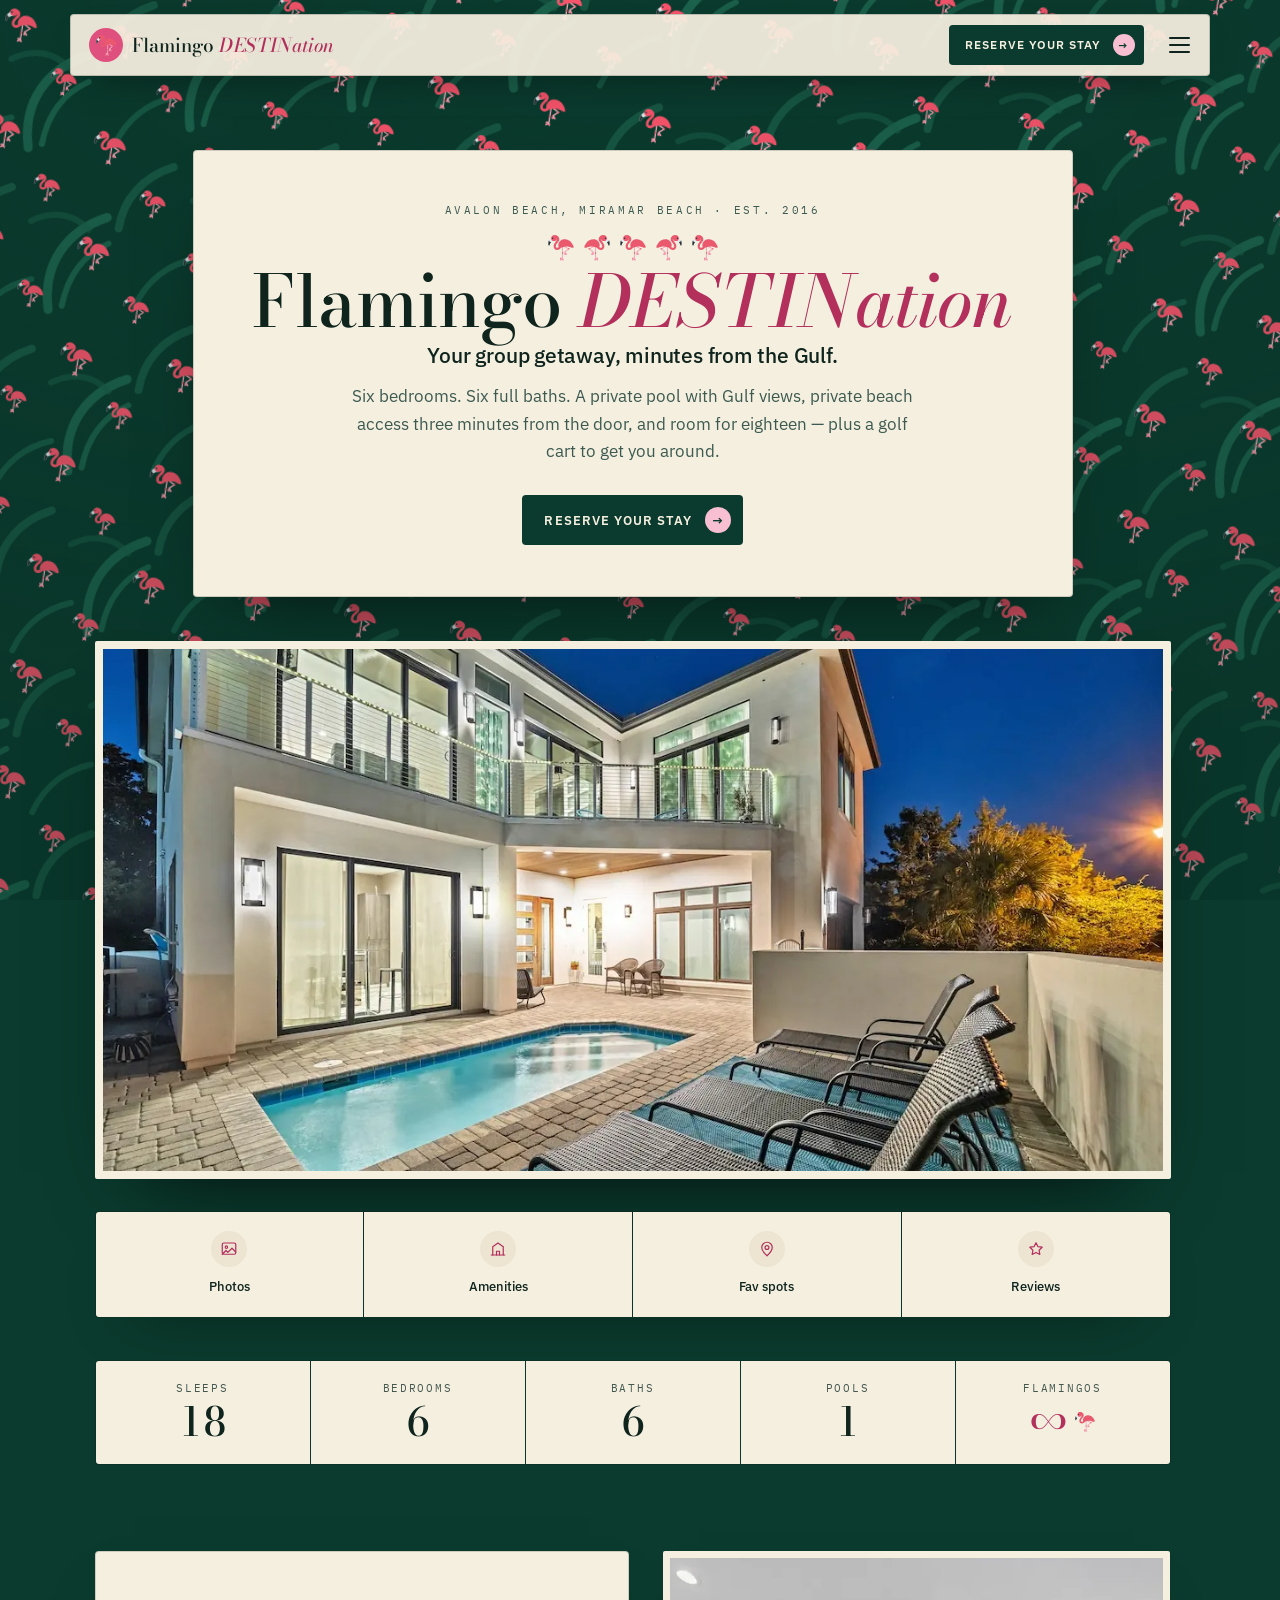
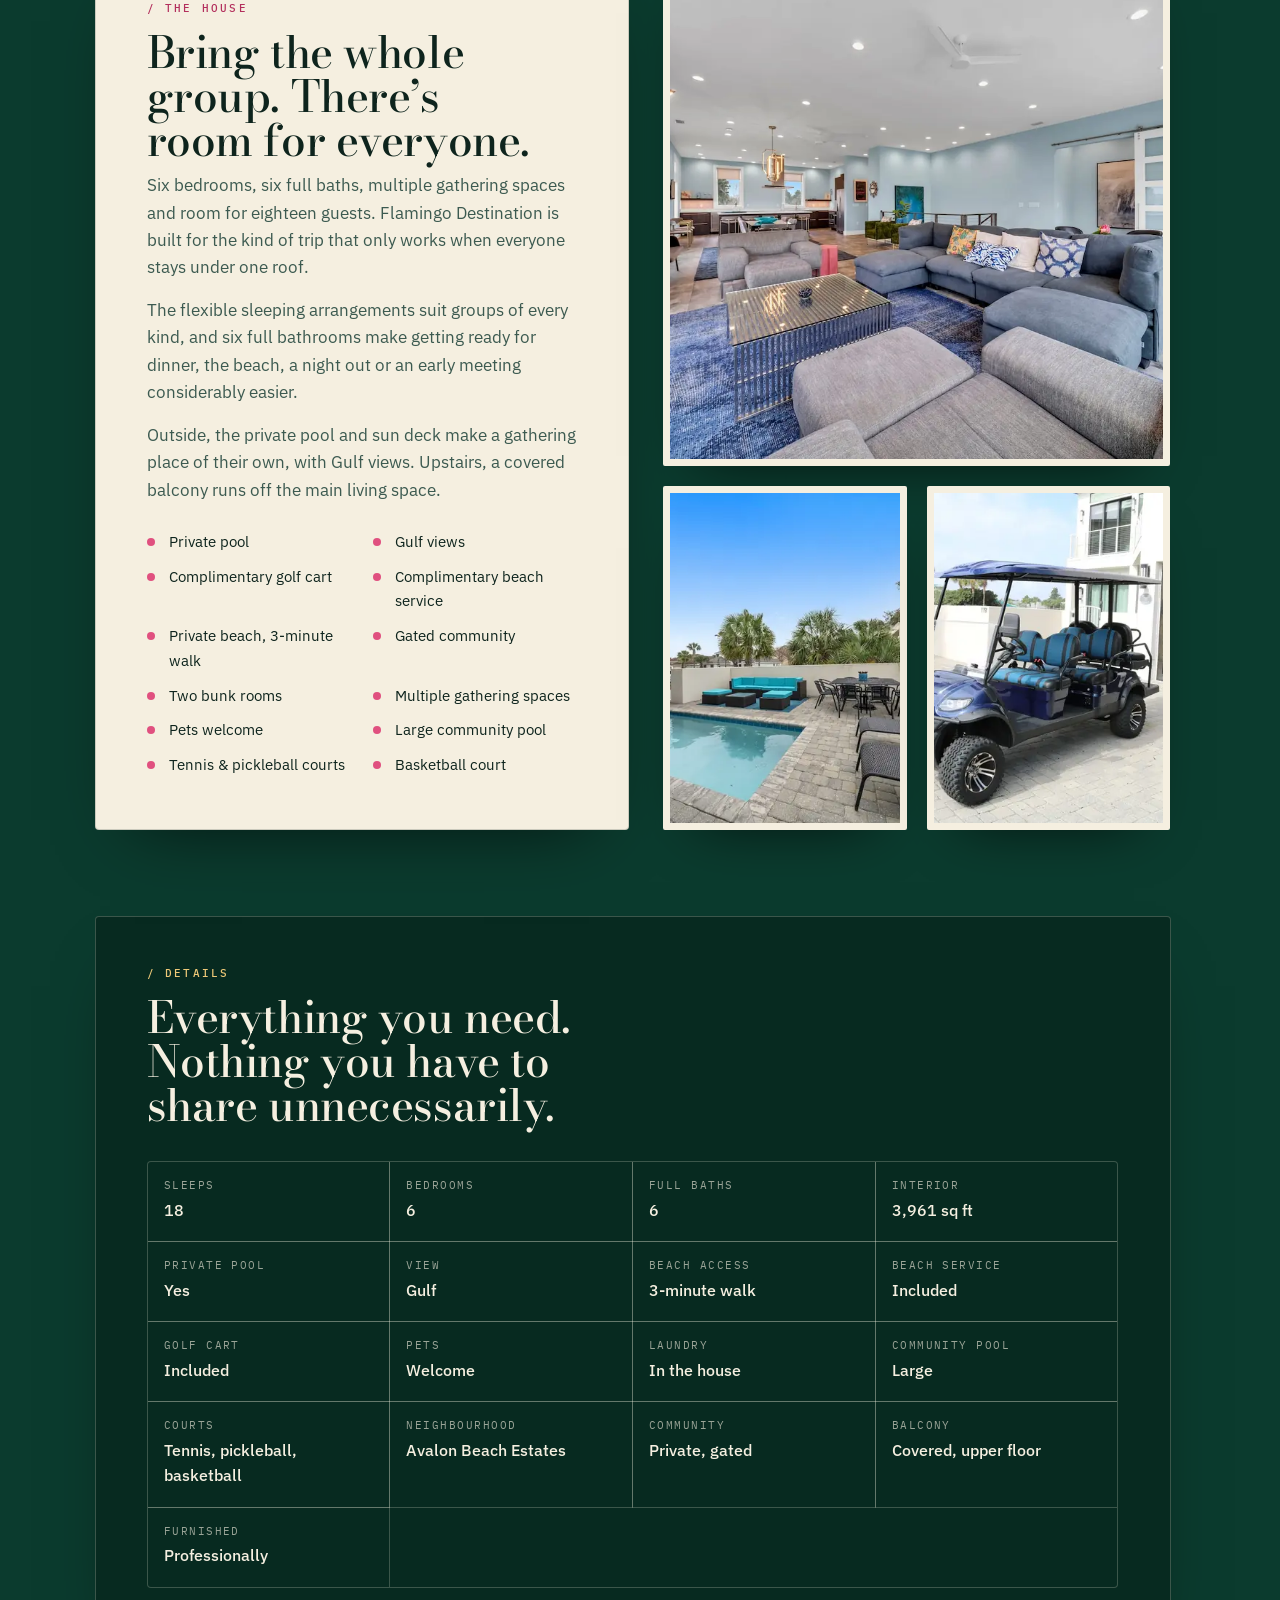
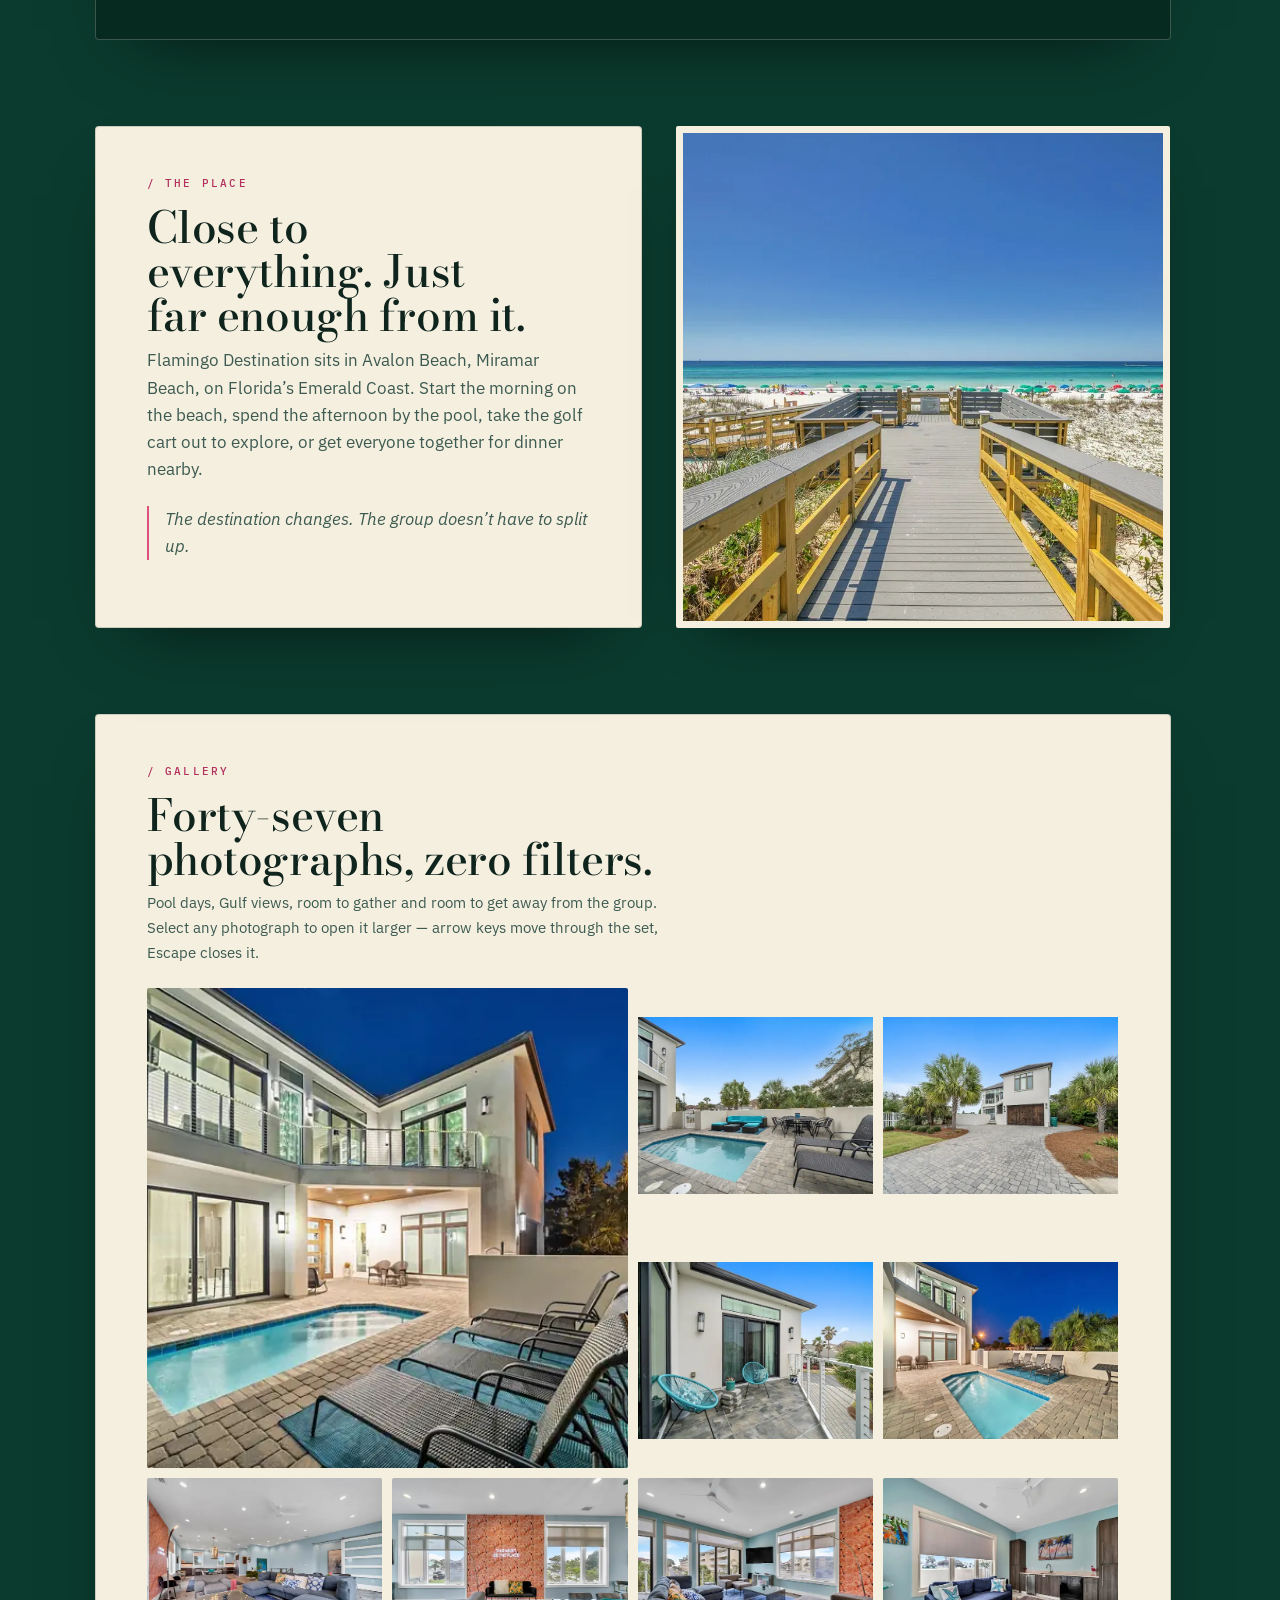
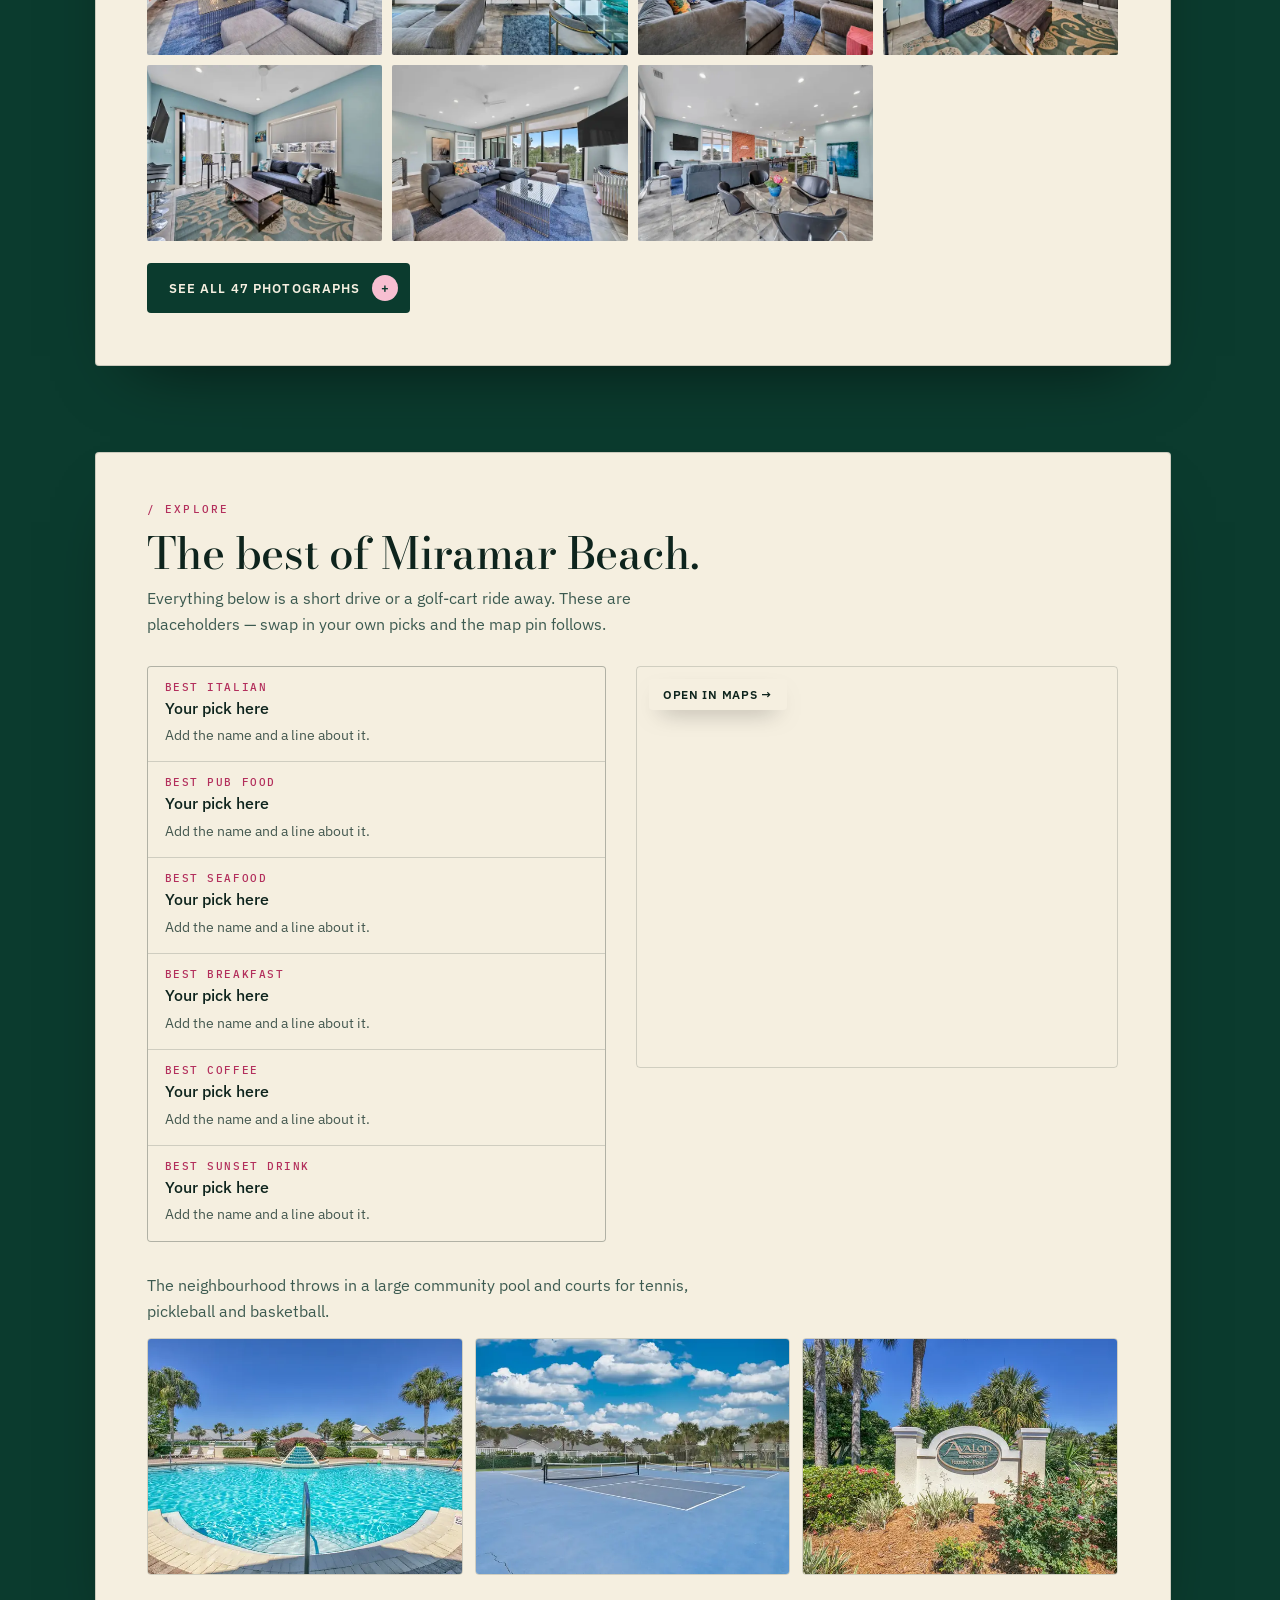
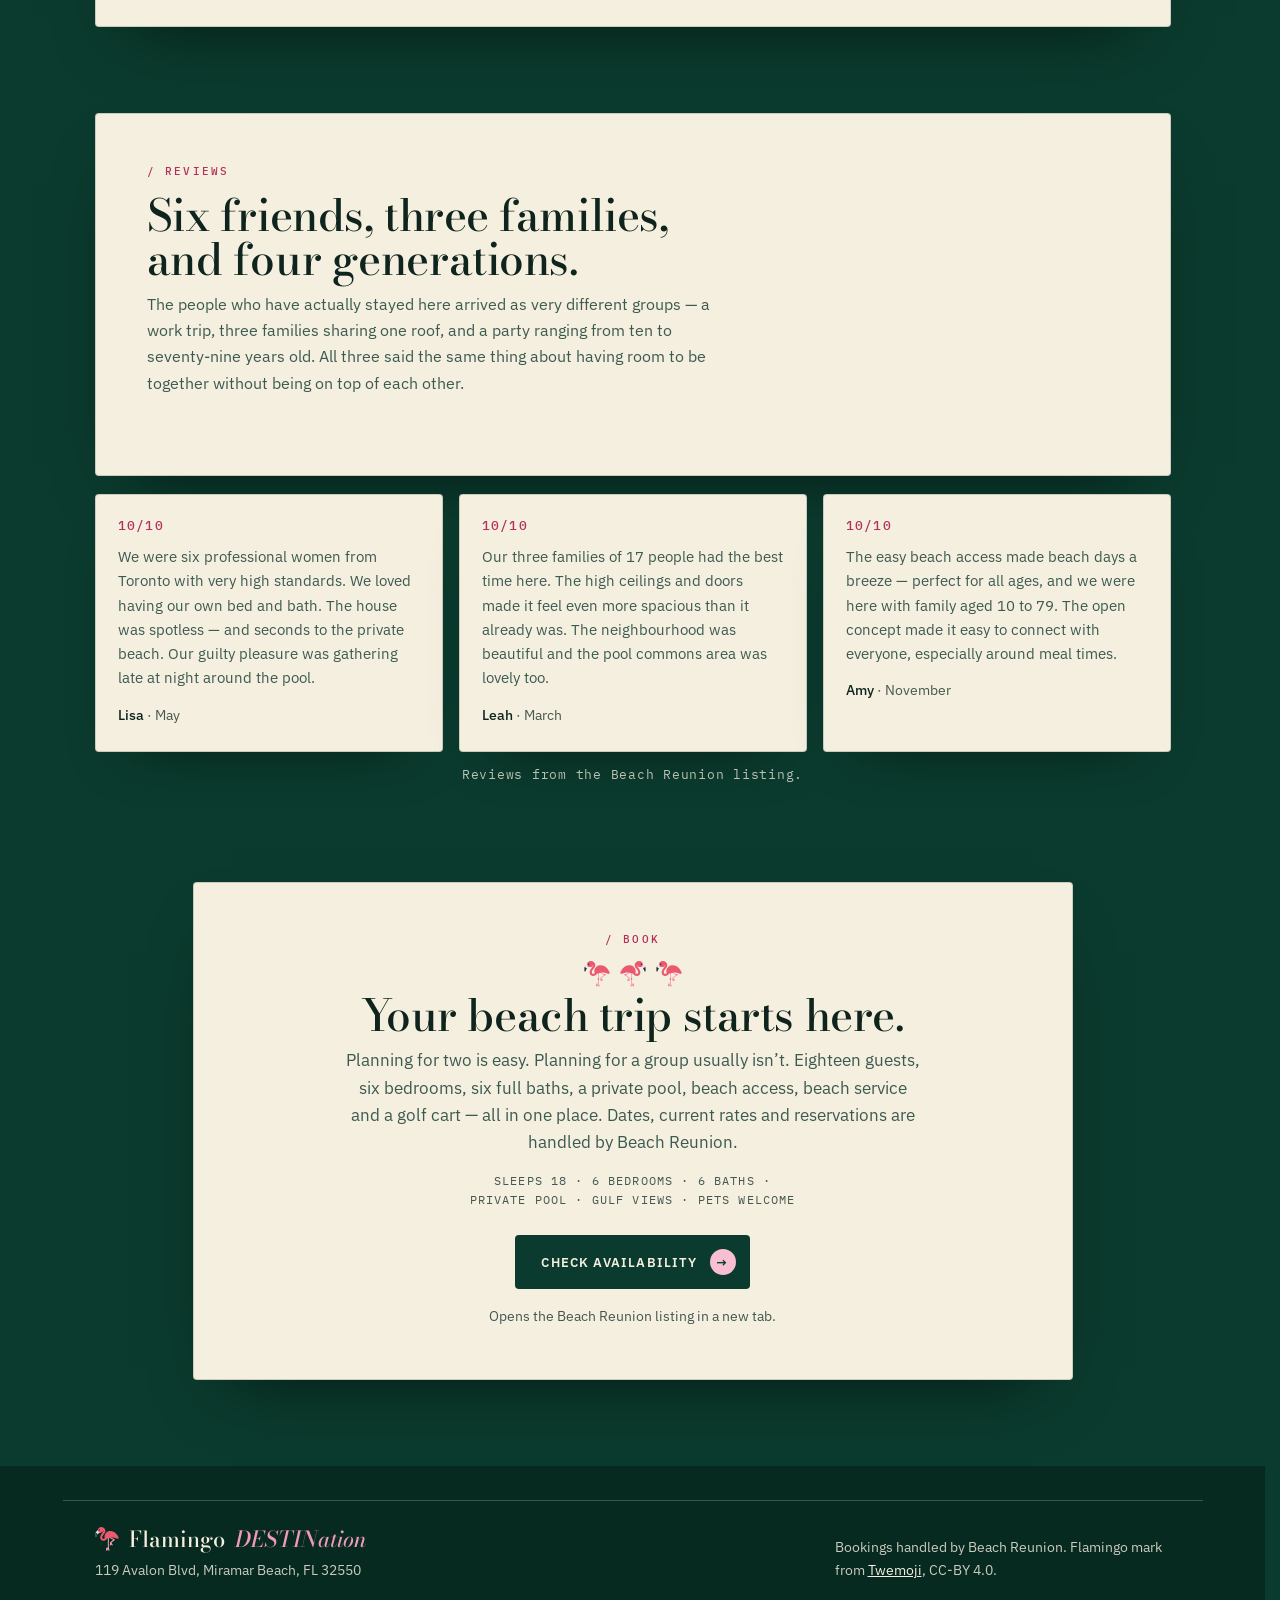
==== preview/wallpaper/index.html @ 33063c2e "Make the menu a dropdown instead of a full-screen takeover The overlay filled the viewport and hid t" ====
<!DOCTYPE html>
<html lang="en">
<head>
<meta charset="utf-8">
<meta name="viewport" content="width=device-width, initial-scale=1">
<title>Flamingo Destination — Wallpaper direction</title>
<meta name="description" content="Direction 04, Wallpaper. A six-bedroom house with a private pool in Avalon Beach, Miramar Beach, Florida. Sleeps 18.">
<link rel="preconnect" href="https://fonts.googleapis.com">
<link rel="preconnect" href="https://fonts.gstatic.com" crossorigin>
<link href="https://fonts.googleapis.com/css2?family=Bodoni+Moda:ital,opsz,wght@0,6..96,400..700;1,6..96,400..600&family=IBM+Plex+Sans:wght@400;500;600&family=IBM+Plex+Mono:wght@400;500&display=swap" rel="stylesheet">
<link rel="icon" href="data:image/svg+xml,%3Csvg xmlns='http://www.w3.org/2000/svg' viewBox='0 0 100 100'%3E%3Ctext y='.9em' font-size='90'%3E%F0%9F%A6%A9%3C/text%3E%3C/svg%3E">
<link rel="stylesheet" href="styles.css?v=8">
</head>
<body>
<a class="skip" href="#main">Skip to content</a>

<svg width="0" height="0" aria-hidden="true" focusable="false" style="position:absolute">
<symbol id="flamingo" viewBox="0 0 36 36"><path fill="#EA596E" d="M22.903 27.55c1.218-.812 2.232-.783 3.073-.058-.435-1.131-2.348-3.624-2.348-3.624l-.725 3.682z"/><path fill="#F4ABBA" d="M22.949 27.679c-.03 0-.06-.002-.091-.006-.401-.05-.686-.415-.637-.816l.426-3.448c.023-.188.117-.358.264-.478l4.448-3.624-7.108-3.833c-.356-.192-.488-.636-.296-.992.193-.356.636-.489.992-.297l8.072 4.353c.214.116.357.332.381.575.023.244-.077.482-.267.636l-5.07 4.13-.39 3.156c-.044.373-.36.644-.724.644z"/><path fill="#E1E8ED" d="M5.38 3.523L1.476 7.427C.5 8.403.5 11.331.5 13.283s1.952 1.952 1.952 0 3.904-4.88 6.832-5.856S5.38 3.523 5.38 3.523z"/><path fill="#292F33" d="M1.476 7.427C.5 8.403.5 11.331.5 13.283s1.952 1.952 1.952 0c0-.671.461-1.456 1.184-2.238 1.383-1.495-2.16-.69-2.16-3.618z"/><path fill="#EA596E" d="M16.598 31.913c.522.87.478 2.283.283 3.087.957-.457 2.435-2.827 2.435-2.827l-2.718-.26z"/><path fill="#EA596E" d="M17.366 35.203c.928-.616 2.595-.573 3.58-.138.986.435-.681-2.529-.681-2.529l-2.435 1.507-.464 1.16z"/><path fill="#F4ABBA" d="M25.877 27.679c-.236 0-.469-.114-.61-.326l-1.952-2.928c-.224-.336-.133-.791.203-1.015.337-.224.791-.133 1.015.203l1.952 2.928c.224.336.133.791-.203 1.015-.125.083-.266.123-.405.123zm-5.857 4.88h-2.928c-.404 0-.732-.328-.732-.732s.328-.732.732-.732h2.196V16.211c0-.404.328-.732.732-.732s.732.328.732.732v15.616c0 .404-.328.732-.732.732z"/><path fill="#F4ABBA" d="M20.996 35.487c-.307 0-.592-.193-.695-.5l-.601-1.804-2.09 2.09c-.286.286-.749.286-1.035 0-.286-.286-.286-.749 0-1.035l2.928-2.928c.18-.18.443-.252.685-.194.247.058.446.24.527.48l.976 2.928c.128.384-.08.798-.463.926-.077.025-.156.037-.232.037z"/><circle fill="#EA596E" cx="8.308" cy="4.499" r="3.904"/><path fill="#EA596E" d="M12.579 20.716c-.573 0-1.14-.098-1.688-.3-2.025-.748-3.217-2.756-3.036-5.115.223-2.908 1.853-4.853 3.164-6.415 1.175-1.402 1.833-2.241 1.696-3.203-.163-1.143-.848-1.673-1.393-1.917-1.068-.477-2.506-.286-3.666.488L6.032 1.817C8.039.479 10.524.201 12.517 1.092c1.697.759 2.826 2.281 3.096 4.176.329 2.303-1.034 3.928-2.351 5.499-1.201 1.433-2.337 2.786-2.488 4.758-.081 1.051.342 1.852 1.131 2.144.858.315 2.341.04 3.68-1.792l2.364 1.727c-1.461 1.997-3.442 3.112-5.37 3.112z"/><path fill="#EA596E" d="M15.14 17.187c-2.166-3.248 0-7.808 2.928-9.76s10.736-2.928 15.616 4.88c5.401 8.641-2.763 4.433-4.88 3.904-7.808-1.952-11.712 3.904-13.664.976z"/><circle fill="#292F33" cx="6.356" cy="4.499" r=".976"/><path fill="#EA596E" d="M9.284 6.451c1.952-.976 4.255-.997 1.327 2.907-1.171 1.562 5.282-4.671 1.957-8.175-.536-.565-4.407-1.087-5.943-.174-.982.584 2.659 5.442 2.659 5.442z"/><circle fill="#EA596E" cx="28.804" cy="19.139" r=".976"/><circle fill="#EA596E" cx="20.02" cy="24.995" r=".976"/></symbol>
  <!-- Two independent layers: fronds and birds tile at different sizes and
       angles, so the repeat never lines up into visible lanes. -->
  <pattern id="fronds" width="163" height="163" patternUnits="userSpaceOnUse" patternTransform="rotate(-7)">
    <g opacity=".5" fill="none" stroke-linecap="round">
      <path d="M10 150 C10 104 38 74 80 66" stroke="#2E8A6B" stroke-width="9"/>
      <path d="M24 148 C34 118 52 100 78 92" stroke="#359976" stroke-width="6" opacity=".8"/>
      <path d="M152 24 C120 30 98 50 90 78" stroke="#2A7F63" stroke-width="8" opacity=".85"/>
      <path d="M96 158 C112 132 136 120 160 118" stroke="#359976" stroke-width="6" opacity=".65"/>
      <path d="M4 60 C26 52 48 58 60 76" stroke="#2A7F63" stroke-width="6" opacity=".6"/>
    </g>
  </pattern>
  <pattern id="birds" width="107" height="107" patternUnits="userSpaceOnUse" patternTransform="rotate(9)">
    <use href="#flamingo" x="8" y="6" width="33" height="33"/>
    <use href="#flamingo" x="62" y="58" width="27" height="27"/>
  </pattern>
</svg>
<svg class="wallpaper-bg" aria-hidden="true">
  <rect width="100%" height="100%" fill="url(#fronds)"/>
  <rect width="100%" height="100%" fill="url(#birds)" style="filter:saturate(1.15)"/>
</svg>

<header class="nav-wrap">
  <nav class="nav" aria-label="Primary">
    <a class="nav-mark" href="#top" aria-label="Flamingo Destination, home">
      <span class="mark-badge" aria-hidden="true"><svg class="bird" viewBox="0 0 36 36"><use href="#flamingo"/></svg></span>
      <span>Flamingo <span class="dest"><span class="destin">Destin</span>ation</span></span>
    </a>

    <ul class="nav-links" id="nav-links">
      <li><a href="#top">Home</a></li>
      <li><a href="#house">The house</a></li>
      <li><a href="#details">Amenities</a></li>
      <li><a href="#gallery">Gallery</a></li>
      <li><a href="#explore">Explore</a></li>
      <li><a href="#reviews">Reviews</a></li>
    </ul>

    <a class="pill-cta pill-cta--sm nav-book" href="#book">Reserve your stay <span class="chip" aria-hidden="true">→</span></a>

    <button class="burger" type="button" id="burger" aria-expanded="false" aria-controls="menu" aria-label="Open menu">
      <span aria-hidden="true"></span><span aria-hidden="true"></span><span aria-hidden="true"></span>
    </button>
  </nav>
</header>

<div class="menu" id="menu" hidden>
  <div class="menu-inner">
    <div class="menu-panel" role="dialog" aria-modal="true" aria-label="Menu">
      <ul>
        <li><a href="#top">Home</a></li>
        <li><a href="#house">The house</a></li>
        <li><a href="#details">Amenities</a></li>
        <li><a href="#gallery">Gallery</a></li>
        <li><a href="#explore">Explore</a></li>
        <li><a href="#reviews">Reviews</a></li>
      </ul>
      <a class="pill-cta pill-cta--menu" href="#book">Reserve your stay <span class="chip" aria-hidden="true">→</span></a>
    </div>
  </div>
</div>

<main id="main"><span id="top"></span>

  <section class="hero">
    <div class="wrap">
      <div class="panel panel--hero">
        <p class="est">Avalon Beach, Miramar&nbsp;Beach · Est.&nbsp;2016</p>
        <div class="rowbirds" aria-hidden="true">
          <svg viewBox="0 0 36 36"><use href="#flamingo"/></svg>
          <svg viewBox="0 0 36 36"><use href="#flamingo"/></svg>
          <svg viewBox="0 0 36 36"><use href="#flamingo"/></svg>
          <svg viewBox="0 0 36 36"><use href="#flamingo"/></svg>
          <svg viewBox="0 0 36 36"><use href="#flamingo"/></svg>
        </div>
        <h1>Flamingo <em><span class="destin">Destin</span>ation</em></h1>
        <p class="promise">Your group getaway, minutes from the Gulf.</p>
        <p class="lede">Six bedrooms. Six full baths. A private pool with Gulf views, private beach access three minutes from the door, and room for eighteen — plus a golf cart to get you around.</p>
        <a class="pill-cta" href="#book">Reserve your stay <span class="chip" aria-hidden="true">→</span></a>
      </div>

      <div class="hero-media">
        <img src="../../assets/photos/full/pool-house-dusk.webp" width="1200" height="800" fetchpriority="high" decoding="async"
             alt="The private pool lit at dusk, loungers on the paved courtyard and the house glowing behind it.">
      </div>

      <nav class="quicknav" aria-label="Jump to a section">
        <a href="#gallery"><span class="qn-ico" aria-hidden="true">
          <svg viewBox="0 0 24 24" fill="none" stroke="currentColor" stroke-width="1.6" stroke-linecap="round" stroke-linejoin="round"><rect x="3" y="4" width="18" height="15" rx="2"/><circle cx="8.5" cy="9.5" r="1.6"/><path d="M21 16l-5-5-5.5 5.5L8 14l-5 5"/></svg>
        </span>Photos</a>
        <a href="#details"><span class="qn-ico" aria-hidden="true">
          <svg viewBox="0 0 24 24" fill="none" stroke="currentColor" stroke-width="1.6" stroke-linecap="round" stroke-linejoin="round"><path d="M3 20h18"/><path d="M5 20V9l7-5 7 5v11"/><path d="M10 20v-5h4v5"/></svg>
        </span>Amenities</a>
        <a href="#explore"><span class="qn-ico" aria-hidden="true">
          <svg viewBox="0 0 24 24" fill="none" stroke="currentColor" stroke-width="1.6" stroke-linecap="round" stroke-linejoin="round"><path d="M12 21s7-6.2 7-11a7 7 0 1 0-14 0c0 4.8 7 11 7 11z"/><circle cx="12" cy="10" r="2.6"/></svg>
        </span>Fav spots</a>
        <a href="#reviews"><span class="qn-ico" aria-hidden="true">
          <svg viewBox="0 0 24 24" fill="none" stroke="currentColor" stroke-width="1.6" stroke-linecap="round" stroke-linejoin="round"><path d="M12 3.6l2.5 5.2 5.7.8-4.1 4 1 5.7-5.1-2.7-5.1 2.7 1-5.7-4.1-4 5.7-.8z"/></svg>
        </span>Reviews</a>
      </nav>

      <dl class="stat-strip">
        <div class="stat"><dt>Sleeps</dt><dd data-count="18">18</dd></div>
        <div class="stat"><dt>Bedrooms</dt><dd data-count="6">6</dd></div>
        <div class="stat"><dt>Baths</dt><dd data-count="6">6</dd></div>
        <div class="stat"><dt>Pools</dt><dd data-count="1">1</dd></div>
        <div class="stat stat--pink"><dt>Flamingos</dt><dd>∞<svg class="bird bird--stat" viewBox="0 0 36 36" aria-hidden="true"><use href="#flamingo"/></svg></dd></div>
      </dl>
    </div>
  </section>

  <section id="house" class="section">
    <div class="wrap house-grid">
      <div class="panel">
        <p class="eyebrow">/ The house</p>
        <h2>Bring the whole group. There’s room for everyone.</h2>
        <p>Six bedrooms, six full baths, multiple gathering spaces and room for eighteen guests. Flamingo Destination is built for the kind of trip that only works when everyone stays under one roof.</p>
        <p>The flexible sleeping arrangements suit groups of every kind, and six full bathrooms make getting ready for dinner, the beach, a night out or an early meeting considerably easier.</p>
        <p>Outside, the private pool and sun deck make a gathering place of their own, with Gulf views. Upstairs, a covered balcony runs off the main living space.</p>
        <ul class="tick-list">
          <li>Private pool</li>
          <li>Gulf views</li>
          <li>Complimentary golf cart</li>
          <li>Complimentary beach service</li>
          <li>Private beach, 3-minute walk</li>
          <li>Gated community</li>
          <li>Two bunk rooms</li>
          <li>Multiple gathering spaces</li>
          <li>Pets welcome</li>
          <li>Large community pool</li>
          <li>Tennis &amp; pickleball courts</li>
          <li>Basketball court</li>
        </ul>
      </div>
      <div class="house-media">
        <img class="ph" src="../../assets/photos/full/living-open.webp" width="1200" height="800" loading="lazy" decoding="async"
             alt="Open-plan living room with sectional sofas and sliding doors onto the balcony.">
        <img class="ph" src="../../assets/photos/thumb/pool-deck-day.webp" width="680" height="453" loading="lazy" decoding="async"
             alt="The private pool in daylight, loungers along the paved courtyard.">
        <img class="ph" src="../../assets/photos/thumb/golf-cart.webp" width="680" height="453" loading="lazy" decoding="async"
             alt="The six-seat golf cart that comes with the house.">
      </div>
    </div>
  </section>

  <section id="details" class="section">
    <div class="wrap">
      <div class="panel panel--dark">
        <p class="eyebrow eyebrow--light">/ Details</p>
        <h2 class="h2-light">Everything you need. Nothing you have to share unnecessarily.</h2>
        <div class="spec-grid">
          <div class="spec"><span>Sleeps</span><strong>18</strong></div>
          <div class="spec"><span>Bedrooms</span><strong>6</strong></div>
          <div class="spec"><span>Full baths</span><strong>6</strong></div>
          <div class="spec"><span>Interior</span><strong>3,961 sq ft</strong></div>
          <div class="spec"><span>Private pool</span><strong>Yes</strong></div>
          <div class="spec"><span>View</span><strong>Gulf</strong></div>
          <div class="spec"><span>Beach access</span><strong>3-minute walk</strong></div>
          <div class="spec"><span>Beach service</span><strong>Included</strong></div>
          <div class="spec"><span>Golf cart</span><strong>Included</strong></div>
          <div class="spec"><span>Pets</span><strong>Welcome</strong></div>
          <div class="spec"><span>Laundry</span><strong>In the house</strong></div>
          <div class="spec"><span>Community pool</span><strong>Large</strong></div>
          <div class="spec"><span>Courts</span><strong>Tennis, pickleball, basketball</strong></div>
          <div class="spec"><span>Neighbourhood</span><strong>Avalon Beach Estates</strong></div>
          <div class="spec"><span>Community</span><strong>Private, gated</strong></div>
          <div class="spec"><span>Balcony</span><strong>Covered, upper floor</strong></div>
          <div class="spec"><span>Furnished</span><strong>Professionally</strong></div>
        </div>
      </div>
    </div>
  </section>

  <section id="place" class="section">
    <div class="wrap place-grid">
      <div class="panel">
        <p class="eyebrow">/ The place</p>
        <h2>Close to everything. Just far enough from it.</h2>
        <p>Flamingo Destination sits in Avalon Beach, Miramar Beach, on Florida’s Emerald Coast. Start the morning on the beach, spend the afternoon by the pool, take the golf cart out to explore, or get everyone together for dinner nearby.</p>
        <p class="note">The destination changes. The group doesn’t have to split up.</p>
      </div>
      <img class="ph ph--tall" src="../../assets/photos/full/beach-boardwalk.webp" width="1200" height="800" loading="lazy" decoding="async"
           alt="The private boardwalk over the dunes down to the sand and the Gulf.">
    </div>
  </section>

  <section id="gallery" class="section">
    <div class="wrap">
      <div class="panel">
        <p class="eyebrow">/ Gallery</p>
        <h2>Forty-seven photographs, zero filters.</h2>
        <p class="gallery-note">Pool days, Gulf views, room to gather and room to get away from the group. Select any photograph to open it larger — arrow keys move through the set, Escape closes it.</p>
        <div class="gallery">
          <button class="shot" type="button" data-i="0" aria-label="Open photo 1 of 47: The private pool lit at dusk with the house behind it.">
            <img src="../../assets/photos/thumb/pool-house-dusk.webp" alt="The private pool lit at dusk with the house behind it." width="680" height="453" loading="lazy" decoding="async">
          </button>
          <button class="shot" type="button" data-i="1" aria-label="Open photo 2 of 47: The pool and paved sun deck in daylight, lined with loungers.">
            <img src="../../assets/photos/thumb/pool-deck-day.webp" alt="The pool and paved sun deck in daylight, lined with loungers." width="680" height="453" loading="lazy" decoding="async">
          </button>
          <button class="shot" type="button" data-i="2" aria-label="Open photo 3 of 47: The front of the house from the paver drive, framed by palms.">
            <img src="../../assets/photos/thumb/exterior-front.webp" alt="The front of the house from the paver drive, framed by palms." width="680" height="453" loading="lazy" decoding="async">
          </button>
          <button class="shot" type="button" data-i="3" aria-label="Open photo 4 of 47: The upper balcony with cable railing and two turquoise chairs.">
            <img src="../../assets/photos/thumb/balcony-chairs.webp" alt="The upper balcony with cable railing and two turquoise chairs." width="680" height="453" loading="lazy" decoding="async">
          </button>
          <button class="shot" type="button" data-i="4" aria-label="Open photo 5 of 47: Loungers beside the lit pool as the sky goes blue.">
            <img src="../../assets/photos/thumb/pool-dusk.webp" alt="Loungers beside the lit pool as the sky goes blue." width="680" height="453" loading="lazy" decoding="async">
          </button>
          <button class="shot" type="button" data-i="5" aria-label="Open photo 6 of 47: Open-plan living room with sectional sofas and a patterned rug.">
            <img src="../../assets/photos/thumb/living-open.webp" alt="Open-plan living room with sectional sofas and a patterned rug." width="680" height="453" loading="lazy" decoding="async">
          </button>
          <button class="shot" type="button" data-i="6" aria-label="Open photo 7 of 47: Living area with a brick feature wall and wall-mounted television.">
            <img src="../../assets/photos/thumb/living-fireplace.webp" alt="Living area with a brick feature wall and wall-mounted television." width="680" height="453" loading="lazy" decoding="async">
          </button>
          <button class="shot" type="button" data-i="7" aria-label="Open photo 8 of 47: Sitting area against the brick wall, open to the kitchen.">
            <img src="../../assets/photos/thumb/living-brick.webp" alt="Sitting area against the brick wall, open to the kitchen." width="680" height="453" loading="lazy" decoding="async">
          </button>
          <button class="shot" type="button" data-i="8" aria-label="Open photo 9 of 47: Second living space with a blue sofa and coastal art.">
            <img src="../../assets/photos/thumb/living-blue.webp" alt="Second living space with a blue sofa and coastal art." width="680" height="453" loading="lazy" decoding="async">
          </button>
          <button class="shot" type="button" data-i="9" aria-label="Open photo 10 of 47: Living room looking out through sliding doors to the balcony.">
            <img src="../../assets/photos/thumb/living-balcony.webp" alt="Living room looking out through sliding doors to the balcony." width="680" height="453" loading="lazy" decoding="async">
          </button>
          <button class="shot" type="button" data-i="10" aria-label="Open photo 11 of 47: Lounge seating with the view out over the neighbourhood.">
            <img src="../../assets/photos/thumb/living-view.webp" alt="Lounge seating with the view out over the neighbourhood." width="680" height="453" loading="lazy" decoding="async">
          </button>
          <button class="shot" type="button" data-i="11" aria-label="Open photo 12 of 47: Living space with orange accents and a glass table.">
            <img src="../../assets/photos/thumb/living-orange.webp" alt="Living space with orange accents and a glass table." width="680" height="453" loading="lazy" decoding="async">
          </button>
          <button class="shot" data-extra type="button" data-i="12" aria-label="Open photo 13 of 47: The open living and kitchen space seen from the stairs.">
            <img src="../../assets/photos/thumb/living-overview.webp" alt="The open living and kitchen space seen from the stairs." width="680" height="453" loading="lazy" decoding="async">
          </button>
          <button class="shot" data-extra type="button" data-i="13" aria-label="Open photo 14 of 47: Kitchen island with bar stools and a stainless extractor hood.">
            <img src="../../assets/photos/thumb/kitchen-island.webp" alt="Kitchen island with bar stools and a stainless extractor hood." width="680" height="453" loading="lazy" decoding="async">
          </button>
          <button class="shot" data-extra type="button" data-i="14" aria-label="Open photo 15 of 47: The long kitchen run with sink, counter and window.">
            <img src="../../assets/photos/thumb/kitchen-long.webp" alt="The long kitchen run with sink, counter and window." width="680" height="453" loading="lazy" decoding="async">
          </button>
          <button class="shot" data-extra type="button" data-i="15" aria-label="Open photo 16 of 47: Kitchen with white counters, island seating and a television.">
            <img src="../../assets/photos/thumb/kitchen-white.webp" alt="Kitchen with white counters, island seating and a television." width="680" height="453" loading="lazy" decoding="async">
          </button>
          <button class="shot" data-extra type="button" data-i="16" aria-label="Open photo 17 of 47: Kitchen opening onto the dining area.">
            <img src="../../assets/photos/thumb/kitchen-dining.webp" alt="Kitchen opening onto the dining area." width="680" height="453" loading="lazy" decoding="async">
          </button>
          <button class="shot" data-extra type="button" data-i="17" aria-label="Open photo 18 of 47: Dining table for ten against the brick wall.">
            <img src="../../assets/photos/thumb/dining-brick.webp" alt="Dining table for ten against the brick wall." width="680" height="453" loading="lazy" decoding="async">
          </button>
          <button class="shot" data-extra type="button" data-i="18" aria-label="Open photo 19 of 47: A quiet sitting nook with two chairs and a balcony door.">
            <img src="../../assets/photos/thumb/sitting-nook.webp" alt="A quiet sitting nook with two chairs and a balcony door." width="680" height="453" loading="lazy" decoding="async">
          </button>
          <button class="shot" data-extra type="button" data-i="19" aria-label="Open photo 20 of 47: Bedroom with green palm-print curtains and a wall-mounted television.">
            <img src="../../assets/photos/thumb/bedroom-palm-01.webp" alt="Bedroom with green palm-print curtains and a wall-mounted television." width="680" height="453" loading="lazy" decoding="async">
          </button>
          <button class="shot" data-extra type="button" data-i="20" aria-label="Open photo 21 of 47: Second bedroom with palm-print curtains and a bright window.">
            <img src="../../assets/photos/thumb/bedroom-palm-02.webp" alt="Second bedroom with palm-print curtains and a bright window." width="680" height="453" loading="lazy" decoding="async">
          </button>
          <button class="shot" data-extra type="button" data-i="21" aria-label="Open photo 22 of 47: Bedroom with two teal accent chairs by the window.">
            <img src="../../assets/photos/thumb/bedroom-teal.webp" alt="Bedroom with two teal accent chairs by the window." width="680" height="453" loading="lazy" decoding="async">
          </button>
          <button class="shot" data-extra type="button" data-i="22" aria-label="Open photo 23 of 47: Bedroom with a light blue wall, patterned pillows and a television.">
            <img src="../../assets/photos/thumb/bedroom-01.webp" alt="Bedroom with a light blue wall, patterned pillows and a television." width="680" height="453" loading="lazy" decoding="async">
          </button>
          <button class="shot" data-extra type="button" data-i="23" aria-label="Open photo 24 of 47: Bedroom with neutral tones, artwork and a bright window.">
            <img src="../../assets/photos/thumb/bedroom-02.webp" alt="Bedroom with neutral tones, artwork and a bright window." width="680" height="453" loading="lazy" decoding="async">
          </button>
          <button class="shot" data-extra type="button" data-i="24" aria-label="Open photo 25 of 47: Bedroom with a yellow throw and a reading chair.">
            <img src="../../assets/photos/thumb/bedroom-03.webp" alt="Bedroom with a yellow throw and a reading chair." width="680" height="453" loading="lazy" decoding="async">
          </button>
          <button class="shot" data-extra type="button" data-i="25" aria-label="Open photo 26 of 47: Bedroom in blues with coastal artwork above the bed.">
            <img src="../../assets/photos/thumb/bedroom-04.webp" alt="Bedroom in blues with coastal artwork above the bed." width="680" height="453" loading="lazy" decoding="async">
          </button>
          <button class="shot" data-extra type="button" data-i="26" aria-label="Open photo 27 of 47: Bedroom with an armchair and a framed print.">
            <img src="../../assets/photos/thumb/bedroom-05.webp" alt="Bedroom with an armchair and a framed print." width="680" height="453" loading="lazy" decoding="async">
          </button>
          <button class="shot" data-extra type="button" data-i="27" aria-label="Open photo 28 of 47: Bedroom with a wooden bed frame and bedside lamps.">
            <img src="../../assets/photos/thumb/bedroom-06.webp" alt="Bedroom with a wooden bed frame and bedside lamps." width="680" height="453" loading="lazy" decoding="async">
          </button>
          <button class="shot" data-extra type="button" data-i="28" aria-label="Open photo 29 of 47: Bedroom with a television, blinds and a made bed.">
            <img src="../../assets/photos/thumb/bedroom-07.webp" alt="Bedroom with a television, blinds and a made bed." width="680" height="453" loading="lazy" decoding="async">
          </button>
          <button class="shot" data-extra type="button" data-i="29" aria-label="Open photo 30 of 47: Bunk room with built-in bunks and a television.">
            <img src="../../assets/photos/thumb/bunk-room-01.webp" alt="Bunk room with built-in bunks and a television." width="680" height="453" loading="lazy" decoding="async">
          </button>
          <button class="shot" data-extra type="button" data-i="30" aria-label="Open photo 31 of 47: Second bunk room with a ladder and painted artwork.">
            <img src="../../assets/photos/thumb/bunk-room-02.webp" alt="Second bunk room with a ladder and painted artwork." width="680" height="453" loading="lazy" decoding="async">
          </button>
          <button class="shot" data-extra type="button" data-i="31" aria-label="Open photo 32 of 47: The primary bathroom with dark cabinetry and a large walk-in shower.">
            <img src="../../assets/photos/thumb/bath-primary.webp" alt="The primary bathroom with dark cabinetry and a large walk-in shower." width="680" height="453" loading="lazy" decoding="async">
          </button>
          <button class="shot" data-extra type="button" data-i="32" aria-label="Open photo 33 of 47: Bathroom with a glass walk-in shower and pebble-tiled floor.">
            <img src="../../assets/photos/thumb/bath-01.webp" alt="Bathroom with a glass walk-in shower and pebble-tiled floor." width="680" height="453" loading="lazy" decoding="async">
          </button>
          <button class="shot" data-extra type="button" data-i="33" aria-label="Open photo 34 of 47: Bathroom with a double vanity and a wide mirror.">
            <img src="../../assets/photos/thumb/bath-02.webp" alt="Bathroom with a double vanity and a wide mirror." width="680" height="453" loading="lazy" decoding="async">
          </button>
          <button class="shot" data-extra type="button" data-i="34" aria-label="Open photo 35 of 47: Bathroom with a walk-in shower and single vanity.">
            <img src="../../assets/photos/thumb/bath-03.webp" alt="Bathroom with a walk-in shower and single vanity." width="680" height="453" loading="lazy" decoding="async">
          </button>
          <button class="shot" data-extra type="button" data-i="35" aria-label="Open photo 36 of 47: Bathroom with a bath, shower screen and vanity.">
            <img src="../../assets/photos/thumb/bath-04.webp" alt="Bathroom with a bath, shower screen and vanity." width="680" height="453" loading="lazy" decoding="async">
          </button>
          <button class="shot" data-extra type="button" data-i="36" aria-label="Open photo 37 of 47: Bathroom with a glass shower and stone-tiled floor.">
            <img src="../../assets/photos/thumb/bath-05.webp" alt="Bathroom with a glass shower and stone-tiled floor." width="680" height="453" loading="lazy" decoding="async">
          </button>
          <button class="shot" data-extra type="button" data-i="37" aria-label="Open photo 38 of 47: Bathroom with a shower and pebble-tiled base.">
            <img src="../../assets/photos/thumb/bath-06.webp" alt="Bathroom with a shower and pebble-tiled base." width="680" height="453" loading="lazy" decoding="async">
          </button>
          <button class="shot" data-extra type="button" data-i="38" aria-label="Open photo 39 of 47: Laundry room with washer, dryer and an ironing board.">
            <img src="../../assets/photos/thumb/laundry.webp" alt="Laundry room with washer, dryer and an ironing board." width="680" height="453" loading="lazy" decoding="async">
          </button>
          <button class="shot" data-extra type="button" data-i="39" aria-label="Open photo 40 of 47: The six-seat golf cart included with the house.">
            <img src="../../assets/photos/thumb/golf-cart.webp" alt="The six-seat golf cart included with the house." width="680" height="453" loading="lazy" decoding="async">
          </button>
          <button class="shot" data-extra type="button" data-i="40" aria-label="Open photo 41 of 47: The lawn and planted path at the back of the house.">
            <img src="../../assets/photos/thumb/lawn-path.webp" alt="The lawn and planted path at the back of the house." width="680" height="453" loading="lazy" decoding="async">
          </button>
          <button class="shot" data-extra type="button" data-i="41" aria-label="Open photo 42 of 47: The private boardwalk over the dunes to the sand.">
            <img src="../../assets/photos/thumb/beach-boardwalk.webp" alt="The private boardwalk over the dunes to the sand." width="680" height="453" loading="lazy" decoding="async">
          </button>
          <button class="shot" data-extra type="button" data-i="42" aria-label="Open photo 43 of 47: White sand and rows of blue beach umbrellas on the Gulf.">
            <img src="../../assets/photos/thumb/beach-umbrellas.webp" alt="White sand and rows of blue beach umbrellas on the Gulf." width="680" height="453" loading="lazy" decoding="async">
          </button>
          <button class="shot" data-extra type="button" data-i="43" aria-label="Open photo 44 of 47: The Avalon Beach community pool.">
            <img src="../../assets/photos/thumb/community-pool-01.webp" alt="The Avalon Beach community pool." width="680" height="453" loading="lazy" decoding="async">
          </button>
          <button class="shot" data-extra type="button" data-i="44" aria-label="Open photo 45 of 47: The community pool from the far end, edged with palms.">
            <img src="../../assets/photos/thumb/community-pool-02.webp" alt="The community pool from the far end, edged with palms." width="680" height="453" loading="lazy" decoding="async">
          </button>
          <button class="shot" data-extra type="button" data-i="45" aria-label="Open photo 46 of 47: The community tennis and pickleball court.">
            <img src="../../assets/photos/thumb/tennis-court.webp" alt="The community tennis and pickleball court." width="680" height="453" loading="lazy" decoding="async">
          </button>
          <button class="shot" data-extra type="button" data-i="46" aria-label="Open photo 47 of 47: The Avalon Beach neighbourhood entrance sign.">
            <img src="../../assets/photos/thumb/avalon-sign.webp" alt="The Avalon Beach neighbourhood entrance sign." width="680" height="453" loading="lazy" decoding="async">
          </button>
        </div>
        <button class="pill-cta pill-cta--more" type="button" id="show-all">
          See all 47 photographs <span class="chip" aria-hidden="true">+</span>
        </button>
      </div>
    </div>
  </section>

  <div class="lightbox" id="lightbox" role="dialog" aria-modal="true" aria-label="Photograph viewer" hidden>
    <button class="lb-close" type="button" aria-label="Close viewer">&times;</button>
    <button class="lb-prev" type="button" aria-label="Previous photograph">&#8592;</button>
    <figure class="lb-stage"><img id="lb-img" src="" alt=""><figcaption id="lb-cap"></figcaption></figure>
    <button class="lb-next" type="button" aria-label="Next photograph">&#8594;</button>
  </div>


  <section id="explore" class="section">
    <div class="wrap">
      <div class="panel">
        <p class="eyebrow">/ Explore</p>
        <h2>The best of Miramar&nbsp;Beach.</h2>
        <p class="section-lede">Everything below is a short drive or a golf-cart ride away. These are placeholders — swap in your own picks and the map pin follows.</p>

        <div class="explore-grid">
          <ul class="picks">
            <li><span class="pick-tag">Best Italian</span><strong>Your pick here</strong><em>Add the name and a line about it.</em></li>
            <li><span class="pick-tag">Best pub food</span><strong>Your pick here</strong><em>Add the name and a line about it.</em></li>
            <li><span class="pick-tag">Best seafood</span><strong>Your pick here</strong><em>Add the name and a line about it.</em></li>
            <li><span class="pick-tag">Best breakfast</span><strong>Your pick here</strong><em>Add the name and a line about it.</em></li>
            <li><span class="pick-tag">Best coffee</span><strong>Your pick here</strong><em>Add the name and a line about it.</em></li>
            <li><span class="pick-tag">Best sunset drink</span><strong>Your pick here</strong><em>Add the name and a line about it.</em></li>
          </ul>
          <div class="map-wrap">
            <iframe title="Map of Miramar Beach around Flamingo Destination"
                    src="https://maps.google.com/maps?q=119%20Avalon%20Blvd%2C%20Miramar%20Beach%2C%20FL%2032550&z=14&output=embed" loading="lazy" referrerpolicy="no-referrer-when-downgrade"></iframe>
            <a class="map-link" href="https://maps.google.com/?q=119+Avalon+Blvd,+Miramar+Beach,+FL+32550" target="_blank" rel="noopener">Open in Maps →</a>
          </div>
        </div>

        <p class="community-lead">The neighbourhood throws in a large community pool and courts for tennis, pickleball and basketball.</p>
        <div class="community-strip">
          <img src="../../assets/photos/thumb/community-pool-01.webp" width="680" height="453" loading="lazy" decoding="async"
               alt="The large Avalon Beach community pool, edged with palms.">
          <img src="../../assets/photos/thumb/tennis-court.webp" width="680" height="453" loading="lazy" decoding="async"
               alt="The community tennis, pickleball and basketball court.">
          <img src="../../assets/photos/thumb/avalon-sign.webp" width="680" height="453" loading="lazy" decoding="async"
               alt="The Avalon Beach Estates entrance sign.">
        </div>
      </div>
    </div>
  </section>

  <section id="reviews" class="section">
    <div class="wrap">
      <div class="panel">
        <p class="eyebrow">/ Reviews</p>
        <h2>Six friends, three families, and four generations.</h2>
        <p class="section-lede">The people who have actually stayed here arrived as very different groups — a work trip, three families sharing one roof, and a party ranging from ten to seventy-nine years old. All three said the same thing about having room to be together without being on top of each other.</p>
      </div>

      <div class="reviews">
        <figure class="review">
          <p class="stars" aria-label="Rated 10 out of 10">10/10</p>
          <blockquote>We were six professional women from Toronto with very high standards. We loved having our own bed and bath. The house was spotless — and seconds to the private beach. Our guilty pleasure was gathering late at night around the pool.</blockquote>
          <figcaption>Lisa <span>· May</span></figcaption>
        </figure>
        <figure class="review">
          <p class="stars" aria-label="Rated 10 out of 10">10/10</p>
          <blockquote>Our three families of 17 people had the best time here. The high ceilings and doors made it feel even more spacious than it already was. The neighbourhood was beautiful and the pool commons area was lovely too.</blockquote>
          <figcaption>Leah <span>· March</span></figcaption>
        </figure>
        <figure class="review">
          <p class="stars" aria-label="Rated 10 out of 10">10/10</p>
          <blockquote>The easy beach access made beach days a breeze — perfect for all ages, and we were here with family aged 10 to 79. The open concept made it easy to connect with everyone, especially around meal times.</blockquote>
          <figcaption>Amy <span>· November</span></figcaption>
        </figure>
      </div>
      <p class="reviews-src">Reviews from the Beach&nbsp;Reunion listing.</p>
    </div>
  </section>

  <section id="book" class="section">
    <div class="wrap">
      <div class="panel panel--book">
        <p class="eyebrow">/ Book</p>
        <div class="rowbirds" aria-hidden="true">
          <svg viewBox="0 0 36 36"><use href="#flamingo"/></svg>
          <svg viewBox="0 0 36 36"><use href="#flamingo"/></svg>
          <svg viewBox="0 0 36 36"><use href="#flamingo"/></svg>
        </div>
        <h2>Your beach trip starts here.</h2>
        <p>Planning for two is easy. Planning for a group usually isn’t. Eighteen guests, six bedrooms, six full baths, a private pool, beach access, beach service and a golf cart — all in one place. Dates, current rates and reservations are handled by Beach&nbsp;Reunion.</p>
        <p class="book-kicker">Sleeps&nbsp;18 · 6&nbsp;bedrooms · 6&nbsp;baths · Private&nbsp;pool · Gulf&nbsp;views · Pets&nbsp;welcome</p>
        <a class="pill-cta pill-cta--book" href="https://www.beachreunion.com/en/properties/68d44c7cdf3a0d00115b0cb9?minOccupancy=1&amp;adults=1" target="_blank" rel="noopener">
          Check availability <span class="chip" aria-hidden="true">→</span>
        </a>
        <p class="book-fine">Opens the Beach Reunion listing in a new tab.</p>
      </div>
    </div>
  </section>
</main>

<footer class="footer">
  <div class="wrap footer-grid">
    <div>
      <p class="footer-mark"><svg class="bird bird--foot" viewBox="0 0 36 36" aria-hidden="true"><use href="#flamingo"/></svg> Flamingo <span class="dest"><span class="destin">Destin</span>ation</span></p>
      <p class="footer-addr">119 Avalon Blvd, Miramar Beach, FL 32550</p>
    </div>
    <p class="footer-note">Bookings handled by Beach Reunion. Flamingo mark from <a href="https://github.com/jdecked/twemoji">Twemoji</a>, CC-BY 4.0.</p>
  </div>
</footer>

<script>window.AVALON_PHOTOS=[
  {f:"pool-house-dusk",a:"The private pool lit at dusk with the house behind it."},
  {f:"pool-deck-day",a:"The pool and paved sun deck in daylight, lined with loungers."},
  {f:"exterior-front",a:"The front of the house from the paver drive, framed by palms."},
  {f:"balcony-chairs",a:"The upper balcony with cable railing and two turquoise chairs."},
  {f:"pool-dusk",a:"Loungers beside the lit pool as the sky goes blue."},
  {f:"living-open",a:"Open-plan living room with sectional sofas and a patterned rug."},
  {f:"living-fireplace",a:"Living area with a brick feature wall and wall-mounted television."},
  {f:"living-brick",a:"Sitting area against the brick wall, open to the kitchen."},
  {f:"living-blue",a:"Second living space with a blue sofa and coastal art."},
  {f:"living-balcony",a:"Living room looking out through sliding doors to the balcony."},
  {f:"living-view",a:"Lounge seating with the view out over the neighbourhood."},
  {f:"living-orange",a:"Living space with orange accents and a glass table."},
  {f:"living-overview",a:"The open living and kitchen space seen from the stairs."},
  {f:"kitchen-island",a:"Kitchen island with bar stools and a stainless extractor hood."},
  {f:"kitchen-long",a:"The long kitchen run with sink, counter and window."},
  {f:"kitchen-white",a:"Kitchen with white counters, island seating and a television."},
  {f:"kitchen-dining",a:"Kitchen opening onto the dining area."},
  {f:"dining-brick",a:"Dining table for ten against the brick wall."},
  {f:"sitting-nook",a:"A quiet sitting nook with two chairs and a balcony door."},
  {f:"bedroom-palm-01",a:"Bedroom with green palm-print curtains and a wall-mounted television."},
  {f:"bedroom-palm-02",a:"Second bedroom with palm-print curtains and a bright window."},
  {f:"bedroom-teal",a:"Bedroom with two teal accent chairs by the window."},
  {f:"bedroom-01",a:"Bedroom with a light blue wall, patterned pillows and a television."},
  {f:"bedroom-02",a:"Bedroom with neutral tones, artwork and a bright window."},
  {f:"bedroom-03",a:"Bedroom with a yellow throw and a reading chair."},
  {f:"bedroom-04",a:"Bedroom in blues with coastal artwork above the bed."},
  {f:"bedroom-05",a:"Bedroom with an armchair and a framed print."},
  {f:"bedroom-06",a:"Bedroom with a wooden bed frame and bedside lamps."},
  {f:"bedroom-07",a:"Bedroom with a television, blinds and a made bed."},
  {f:"bunk-room-01",a:"Bunk room with built-in bunks and a television."},
  {f:"bunk-room-02",a:"Second bunk room with a ladder and painted artwork."},
  {f:"bath-primary",a:"The primary bathroom with dark cabinetry and a large walk-in shower."},
  {f:"bath-01",a:"Bathroom with a glass walk-in shower and pebble-tiled floor."},
  {f:"bath-02",a:"Bathroom with a double vanity and a wide mirror."},
  {f:"bath-03",a:"Bathroom with a walk-in shower and single vanity."},
  {f:"bath-04",a:"Bathroom with a bath, shower screen and vanity."},
  {f:"bath-05",a:"Bathroom with a glass shower and stone-tiled floor."},
  {f:"bath-06",a:"Bathroom with a shower and pebble-tiled base."},
  {f:"laundry",a:"Laundry room with washer, dryer and an ironing board."},
  {f:"golf-cart",a:"The six-seat golf cart included with the house."},
  {f:"lawn-path",a:"The lawn and planted path at the back of the house."},
  {f:"beach-boardwalk",a:"The private boardwalk over the dunes to the sand."},
  {f:"beach-umbrellas",a:"White sand and rows of blue beach umbrellas on the Gulf."},
  {f:"community-pool-01",a:"The Avalon Beach community pool."},
  {f:"community-pool-02",a:"The community pool from the far end, edged with palms."},
  {f:"tennis-court",a:"The community tennis and pickleball court."},
  {f:"avalon-sign",a:"The Avalon Beach neighbourhood entrance sign."}
];
window.AVALON_PHOTO_BASE='../../assets/photos/';</script>
<script src="../../script.js?v=8"></script>
</body>
</html>
---- preview/wallpaper/styles.css ----
/* Direction 04 — Wallpaper.
   Jungle ground printed with flamingos; content sits on cream panels. */
:root{
  --jungle:#0B3B2E;
  --jungle-deep:#072a20;
  --leaf:#17604B;
  --cream:#F5EFE0;
  --cream-2:#EDE4D2;
  --ink:#0E241D;
  --ink-soft:#3C5A50;
  --muted:#44584F;
  --pink:#E0507F;
  --pink-deep:#B32F5C;
  --gold:#EFC978;
  --rule:rgba(14,36,29,.16);
  --rule-light:rgba(245,239,224,.22);
  --r:4px;
  --wrap:1140px;
  --display:"Bodoni Moda",Georgia,"Times New Roman",serif;
  --sans:"IBM Plex Sans",-apple-system,BlinkMacSystemFont,"Segoe UI",Helvetica,Arial,sans-serif;
  --mono:"IBM Plex Mono",ui-monospace,SFMono-Regular,Menlo,monospace;
}
*,*::before,*::after{box-sizing:border-box}
html{scroll-behavior:smooth;scrollbar-gutter:stable}
@media (prefers-reduced-motion:reduce){html{scroll-behavior:auto}*{animation:none!important;transition:none!important}}
body{margin:0;background:var(--jungle);color:var(--ink);font:400 16.5px/1.65 var(--sans);-webkit-font-smoothing:antialiased}
img{max-width:100%;display:block}
.wrap{max-width:var(--wrap);margin-inline:auto;padding-inline:clamp(16px,4vw,32px)}
.skip{position:absolute;left:-9999px;top:12px;z-index:100;background:var(--cream);color:var(--ink);padding:12px 20px;border-radius:var(--r)}
.skip:focus{left:16px}
:focus-visible{outline:3px solid var(--pink);outline-offset:3px}

/* the printed ground */
.wallpaper-bg{position:fixed;inset:0;width:100%;height:100%;z-index:-2;pointer-events:none}
body::after{content:"";position:fixed;inset:0;z-index:-1;pointer-events:none;
  background:radial-gradient(135% 90% at 50% 0%,rgba(7,42,32,0),rgba(7,42,32,.28) 96%)}

/* nav */
/* above the menu scrim so the close button stays crisp and clickable */
.nav-wrap{position:fixed;inset:14px 0 auto;z-index:70;pointer-events:none}
.nav{pointer-events:auto;max-width:var(--wrap);margin-inline:auto;display:flex;align-items:center;gap:26px;
  width:calc(100% - clamp(16px,4vw,32px)*2);padding:9px 9px 9px 18px;border-radius:var(--r);
  background:rgba(245,239,224,.94);border:1px solid rgba(14,36,29,.2);
  box-shadow:0 16px 40px -22px rgba(0,0,0,.7)}
.nav-mark{display:inline-flex;align-items:center;gap:9px;text-decoration:none;color:var(--ink);
  font:500 19px/1 var(--display);white-space:nowrap}
.bird{width:24px;height:24px;flex:none}
.nav-links{list-style:none;display:flex;gap:22px;margin:0 auto 0 0;padding:0;
  font:500 11.5px/1 var(--mono);letter-spacing:.14em;text-transform:uppercase}
.nav-links a{color:var(--muted);text-decoration:none}
.nav-links a:hover{color:var(--ink)}

@media (max-width:380px){.nav-mark span{display:none}}

/* buttons */
.pill-cta{display:inline-flex;align-items:center;gap:12px;background:var(--jungle);color:var(--cream);
  text-decoration:none;border:0;cursor:pointer;font:600 12.5px/1 var(--sans);letter-spacing:.09em;
  text-transform:uppercase;padding:12px 12px 12px 22px;border-radius:var(--r);transition:background .2s}
.pill-cta:hover{background:var(--pink-deep)}
.pill-cta .chip{width:26px;height:26px;border-radius:50%;background:#F7BFD1;color:var(--jungle);
  display:grid;place-items:center;font-size:13px;transition:transform .2s}
.pill-cta:hover .chip{transform:translateX(3px)}
.pill-cta--sm{padding:9px 9px 9px 16px;font-size:11.5px}
.pill-cta--sm .chip{width:22px;height:22px;font-size:11px}

/* panels: the framed things on the wallpaper */
.panel{background:var(--cream);border:1px solid rgba(14,36,29,.18);border-radius:var(--r);
  padding:clamp(26px,4vw,52px);box-shadow:0 30px 70px -40px rgba(0,0,0,.75)}
.panel--hero{max-width:880px;margin-inline:auto;text-align:center}
.panel--dark{background:var(--jungle-deep);border-color:var(--rule-light);color:var(--cream)}
.panel--book{max-width:880px;margin-inline:auto;text-align:center}

.hero{padding:clamp(96px,13vw,150px) 0 0}
.est{font:400 11px/1.5 var(--mono);letter-spacing:.24em;text-transform:uppercase;color:var(--leaf);
  margin:0 0 16px;text-wrap:balance}
.rowbirds{display:flex;justify-content:center;gap:10px;margin:0 0 6px}
.rowbirds svg{width:26px;height:26px}
.rowbirds svg:nth-child(even){transform:scaleX(-1)}
h1{font:500 clamp(38px,6.4vw,72px)/.95 var(--display);margin:0 0 6px;letter-spacing:-.012em;text-wrap:balance;
  font-optical-sizing:none;font-variation-settings:"opsz" 16}
h1 em{font-style:italic;font-weight:500;color:var(--pink-deep)}
.panel--hero p.promise,.promise{font:500 clamp(17px,1.9vw,21px)/1.35 var(--sans);color:var(--ink);
  margin:0 auto 14px;max-width:42ch;letter-spacing:-.01em;text-wrap:balance}
.lede{color:var(--ink-soft);margin:0 auto 30px;max-width:52ch;font-size:16.5px}
.hero-media{margin:clamp(26px,4vw,44px) 0 0}
.hero-media img{width:100%;height:auto;aspect-ratio:16/8;object-fit:cover;border:8px solid var(--cream);border-radius:2px;
  box-shadow:0 40px 80px -46px rgba(0,0,0,.85)}

/* stats */
.stat-strip{display:grid;grid-template-columns:repeat(5,1fr);gap:1px;margin:clamp(26px,4vw,42px) 0 0;padding:0;
  background:rgba(14,36,29,.18);border:1px solid rgba(14,36,29,.18);border-radius:var(--r);overflow:hidden}
.stat{background:var(--cream);padding:22px 18px;text-align:center}
.stat dt{font:400 10.5px/1 var(--mono);letter-spacing:.16em;text-transform:uppercase;color:var(--muted);margin:0 0 9px}
.stat dd{margin:0;font:500 clamp(26px,3.2vw,40px)/1 var(--display);font-variant-numeric:tabular-nums;
  font-optical-sizing:none;font-variation-settings:"opsz" 14}
.stat--pink dd{color:var(--pink-deep);display:flex;align-items:center;justify-content:center;gap:8px}
.bird--stat{width:20px;height:20px}
@media (max-width:860px){.stat-strip{grid-template-columns:repeat(3,1fr)}}
@media (max-width:520px){.stat-strip{grid-template-columns:repeat(2,1fr)}}

/* sections */
.section{padding:clamp(46px,7vw,86px) 0 0}
/* .panel p is (0,2,0) and would otherwise win over these — keep them above it */
.panel p.eyebrow,.eyebrow{font:500 11px/1 var(--mono);letter-spacing:.2em;text-transform:uppercase;color:var(--pink-deep);margin:0 0 16px}
.panel p.eyebrow--light,.eyebrow--light{color:var(--gold)}
h2{font:500 clamp(26px,3.6vw,44px)/1 var(--display);margin:0 0 10px;letter-spacing:-.01em;max-width:22ch;text-wrap:balance;
  font-optical-sizing:none;font-variation-settings:"opsz" 14}
.h2-light{color:var(--cream)}
p{margin:0 0 16px}
.panel p{color:var(--ink-soft);max-width:58ch}
.panel p.note,.note{font-style:italic;border-left:2px solid var(--pink);padding-left:16px;margin-top:22px}

.house-grid{display:grid;grid-template-columns:1fr .95fr;gap:clamp(20px,3vw,34px);align-items:stretch}
/* the photo column fills the row so it ends level with the text panel */
.house-media{display:grid;gap:clamp(14px,2vw,20px);grid-template-columns:1fr 1fr;grid-template-rows:1.5fr 1fr}
.house-media .ph{height:100%;object-fit:cover}
.house-media .ph:first-child{grid-column:1/-1}
.ph{width:100%;height:auto;object-fit:cover;border:7px solid var(--cream);border-radius:2px;
  box-shadow:0 26px 56px -36px rgba(0,0,0,.8)}
.ph--tall{height:100%;object-fit:cover;min-height:340px}
.tick-list{list-style:none;padding:0;margin:26px 0 0;display:grid;grid-template-columns:1fr 1fr;gap:10px 22px}
.tick-list li{position:relative;padding-left:22px;font-size:15px;color:var(--ink)}
.tick-list li::before{content:"";position:absolute;left:0;top:8px;width:8px;height:8px;border-radius:50%;background:var(--pink)}
@media (max-width:900px){
  .house-grid{grid-template-columns:1fr}
  .house-media{grid-template-rows:auto auto}
  .house-media .ph{height:auto;aspect-ratio:4/3}
  .house-media .ph:first-child{aspect-ratio:16/10}
}
@media (max-width:520px){.tick-list{grid-template-columns:1fr}}

/* specs */
.spec-grid{display:grid;grid-template-columns:repeat(4,1fr);gap:1px;margin-top:34px;
  background:var(--jungle-deep);border:1px solid var(--rule-light);border-radius:var(--r);overflow:hidden}
.spec{background:var(--jungle-deep);box-shadow:0 0 0 1px var(--rule-light);padding:18px 16px;display:flex;flex-direction:column;gap:7px}
.spec span{font:400 10.5px/1 var(--mono);letter-spacing:.14em;text-transform:uppercase;color:rgba(245,239,224,.62)}
.spec strong{font-weight:500;font-size:15.5px;color:var(--cream)}
@media (max-width:900px){.spec-grid{grid-template-columns:repeat(2,1fr)}}

.place-grid{display:grid;grid-template-columns:1.05fr .95fr;gap:clamp(20px,3vw,34px);align-items:stretch}
@media (max-width:900px){.place-grid{grid-template-columns:1fr}.ph--tall{height:auto;aspect-ratio:4/3;min-height:0}}

/* gallery */
.gallery-note{font-size:15px}
.gallery{display:grid;grid-template-columns:repeat(4,1fr);gap:10px;margin-top:22px}
.shot{padding:0;border:0;background:none;cursor:pointer;overflow:hidden;display:block;line-height:0;
  border-radius:2px;transition:transform .2s,box-shadow .2s}
.shot img{width:100%;height:auto;aspect-ratio:4/3;object-fit:cover;display:block;transition:transform .5s}
.shot:hover{box-shadow:0 16px 32px -18px rgba(0,0,0,.7)}
.shot:hover img{transform:scale(1.05)}
.shot:nth-child(1){grid-column:span 2;grid-row:span 2}
.shot:nth-child(1) img{aspect-ratio:1/1}
.shot[data-extra]{display:none}
.gallery.is-open .shot[data-extra]{display:block}
.pill-cta--more{margin-top:22px}
.gallery.is-open+.pill-cta--more{display:none}
@media (max-width:760px){.gallery{grid-template-columns:1fr 1fr}
  .shot:nth-child(1){grid-column:span 2;grid-row:auto}.shot:nth-child(1) img{aspect-ratio:4/3}}

/* lightbox */
.lightbox{position:fixed;inset:0;z-index:80;background:rgba(7,42,32,.96);
  display:grid;grid-template-columns:auto 1fr auto;align-items:center;gap:12px;padding:20px}
.lightbox[hidden]{display:none}
.lb-stage{margin:0;display:grid;justify-items:center;gap:14px;min-width:0}
.lb-stage img{max-width:100%;max-height:78vh;object-fit:contain;border:6px solid var(--cream);border-radius:2px}
.lb-stage figcaption{color:rgba(245,239,224,.85);font-size:14px;text-align:center;max-width:62ch}
.lightbox button{background:rgba(245,239,224,.12);color:var(--cream);border:1px solid var(--rule-light);
  border-radius:50%;width:46px;height:46px;font-size:19px;cursor:pointer;display:grid;place-items:center}
.lightbox button:hover{background:rgba(245,239,224,.26)}
.lb-close{position:absolute;top:18px;right:18px}
@media (max-width:620px){.lightbox{grid-template-columns:1fr;grid-template-rows:1fr auto;padding:14px}
  .lb-prev{position:absolute;left:12px;top:50%}.lb-next{position:absolute;right:12px;top:50%}}

/* booking */
.panel p.book-kicker,.book-kicker{font:400 11.5px/1.6 var(--mono);letter-spacing:.1em;text-transform:uppercase;
  color:var(--muted);margin:0 0 26px;text-wrap:balance}
.pill-cta--book{font-size:13px;padding:14px 14px 14px 26px}
.panel p.book-fine,.book-fine{font-size:13.5px;color:var(--muted);margin:16px 0 0}
.panel--book p{margin-inline:auto}
.panel--book h2{margin-inline:auto;max-width:26ch}

/* footer */
/* the pattern runs behind the footer, and cream on a flamingo is only 2.2:1,
   so the footer sits on its own scrim */
.footer{margin-top:clamp(50px,7vw,86px);padding:34px 0 46px;color:var(--cream);
  background:rgba(7,42,32,.92)}
.footer-grid{display:flex;justify-content:space-between;gap:22px;flex-wrap:wrap;align-items:end;
  border-top:1px solid var(--rule-light);padding-top:26px}
.footer-mark{display:flex;align-items:center;gap:10px;font:500 22px/1 var(--display);margin:0 0 8px}
.bird--foot{width:24px;height:24px}
.footer-addr,.footer-note{font-size:14px;color:rgba(245,239,224,.82);margin:0;max-width:42ch}
.footer-note a{color:var(--cream)}

/* intro curtain + reveal (shared behaviour, retinted for this ground) */
.curtain{position:fixed;inset:0;z-index:200;background:var(--jungle);overflow:hidden;contain:strict;pointer-events:none}
.curtain-bit{position:absolute;margin:-14vmin 0 0 -19vmin;transform:rotate(var(--rot));transform-origin:50% 40%;
  will-change:transform,opacity;transition-property:transform,opacity;transition-duration:1.45s,.45s;
  transition-timing-function:cubic-bezier(.32,.02,.5,1),ease-in;
  transition-delay:var(--d,0ms),calc(var(--d,0ms) + 780ms)}
.curtain-bit svg{width:100%;height:auto;display:block}
.curtain-bit.is-bird{z-index:2;filter:drop-shadow(0 6px 14px rgba(0,0,0,.3))}
.curtain.is-out .curtain-bit{transform:translate3d(var(--dx),118vh,0) rotate(calc(var(--rot) + var(--dr)));opacity:0}
.curtain.is-fast .curtain-bit{transition-duration:.6s,.32s;transition-delay:0ms,.24s}
@media (prefers-reduced-motion:reduce){.curtain{display:none}}

.pre-reveal .panel--hero,.pre-reveal .hero-media,.pre-reveal .stat-strip,.pre-reveal .nav{opacity:0;transform:translateY(22px)}
.pre-reveal .nav{transform:translateY(-16px)}
.revealing .panel--hero,.revealing .hero-media,.revealing .stat-strip,.revealing .nav{
  opacity:1;transform:none;transition:opacity .85s ease,transform .95s cubic-bezier(.16,.72,.24,1)}
.revealing .panel--hero{transition-delay:.10s}
.revealing .hero-media{transition-delay:.20s}
.revealing .stat-strip{transition-delay:.30s}
@media (prefers-reduced-motion:reduce){
  .pre-reveal .panel--hero,.pre-reveal .hero-media,.pre-reveal .stat-strip,.pre-reveal .nav{opacity:1;transform:none}
}

/* Centred panels, last word on horizontal placement.
   .panel p limits width to 58ch, and the margin shorthands on .eyebrow,
   .book-kicker and .book-fine reset the inline margins to 0, which pins those
   boxes to the left edge of a centred panel. These selectors match their
   specificity and come last, so the blocks stay centred. */
.panel--hero p.est,.panel--hero p.lede,.panel--hero p,
.panel--book p.eyebrow,.panel--book p.book-kicker,.panel--book p.book-fine,.panel--book p{
  margin-left:auto;margin-right:auto}

/* ── wordmark: the house is in Destin, so DESTIN is picked out of
   "Destination". The whole word is italic and accented; only the
   DESTIN portion goes to caps, and the caps come from CSS so the DOM
   text stays "Destin" and screen readers say the word. ── */
.dest{color:var(--pink-deep);font-style:italic}
.destin{text-transform:uppercase;letter-spacing:.035em}
.footer-mark .dest{color:#F09AB6}

/* ── quick-nav: its own cream strip on the wallpaper ────── */
.quicknav{display:grid;grid-template-columns:repeat(4,1fr);gap:1px;margin-top:clamp(20px,3vw,32px);
  background:rgba(14,36,29,.18);border:1px solid rgba(14,36,29,.18);border-radius:var(--r);overflow:hidden;
  box-shadow:0 26px 60px -40px rgba(0,0,0,.7)}
.quicknav a{background:var(--cream);display:flex;flex-direction:column;align-items:center;gap:9px;
  padding:19px 12px;text-decoration:none;color:var(--ink);font-size:13px;font-weight:500;transition:background .2s}
.quicknav a:hover{background:var(--cream-2)}
.qn-ico{width:36px;height:36px;border-radius:50%;background:var(--cream-2);color:var(--pink-deep);
  display:grid;place-items:center}
.qn-ico svg{width:18px;height:18px}
.quicknav a:hover .qn-ico{background:var(--pink);color:var(--cream)}
@media (max-width:620px){.quicknav{grid-template-columns:repeat(2,1fr)}}

/* ── explore ────────────────────────────────────────────── */
.panel p.section-lede,.section-lede{font-size:16px;max-width:58ch;margin-bottom:28px}
.explore-grid{display:grid;grid-template-columns:1fr 1.05fr;gap:clamp(18px,2.6vw,30px);align-items:start}
.picks{list-style:none;margin:0;padding:0;display:grid;gap:1px;background:rgba(14,36,29,.16);
  border:1px solid rgba(14,36,29,.16);border-radius:var(--r);overflow:hidden}
.picks li{background:var(--cream);padding:15px 17px;display:grid;gap:3px}
.pick-tag{font:500 11px/1 var(--mono);letter-spacing:.14em;text-transform:uppercase;color:var(--pink-deep)}
.picks strong{font-weight:500;font-size:15.5px;color:var(--ink)}
.picks em{font-style:normal;font-size:13.5px;color:var(--muted)}
.map-wrap{position:relative;border-radius:var(--r);overflow:hidden;border:1px solid rgba(14,36,29,.16)}
.map-wrap iframe{width:100%;height:100%;min-height:400px;border:0;display:block;filter:saturate(.92)}
.map-link{position:absolute;left:12px;top:12px;background:var(--cream);color:var(--ink);
  font:600 11.5px/1 var(--sans);letter-spacing:.06em;text-transform:uppercase;padding:10px 14px;
  border-radius:var(--r);text-decoration:none;box-shadow:0 10px 24px -12px rgba(0,0,0,.6)}
.map-link:hover{background:var(--jungle);color:var(--cream)}
.panel p.community-lead,.community-lead{margin:30px 0 14px;font-size:16px}
.community-strip{display:grid;grid-template-columns:repeat(3,1fr);gap:12px}
.community-strip img{width:100%;height:auto;aspect-ratio:4/3;object-fit:cover;border-radius:var(--r);
  border:1px solid rgba(14,36,29,.16)}
@media (max-width:820px){.explore-grid{grid-template-columns:1fr}.map-wrap iframe{min-height:300px}}
@media (max-width:560px){.community-strip{grid-template-columns:1fr 1fr}.community-strip img:last-child{display:none}}

/* ── reviews: cards float on the wallpaper like the panels ─ */
.reviews{display:grid;grid-template-columns:repeat(3,1fr);gap:16px;margin-top:18px}
.review{margin:0;background:var(--cream);border:1px solid rgba(14,36,29,.18);border-radius:var(--r);
  padding:24px 22px;display:grid;gap:13px;align-content:start;box-shadow:0 26px 60px -40px rgba(0,0,0,.7)}
.review .stars{font:500 12.5px/1 var(--mono);letter-spacing:.1em;color:var(--pink-deep);margin:0}
.review blockquote{margin:0;font-size:15px;line-height:1.62;color:var(--ink-soft)}
.review figcaption{font-size:14px;font-weight:500;color:var(--ink)}
.review figcaption span{font-weight:400;color:var(--muted)}
.reviews-src{font:400 12.5px/1 var(--mono);letter-spacing:.06em;color:rgba(245,239,224,.75);
  margin-top:16px;text-align:center}
@media (max-width:900px){.reviews{grid-template-columns:1fr}}

/* ── nav: badge, hamburger, overlay menu ────────────────── */
.mark-badge{width:34px;height:34px;border-radius:50%;background:var(--pink);
  display:grid;place-items:center;flex:none}
.mark-badge .bird{width:21px;height:21px}
.nav-mark:hover .mark-badge{background:var(--pink-deep)}

.burger{display:flex;width:42px;height:42px;border:0;background:none;cursor:pointer;
  padding:0;align-items:center;justify-content:center;gap:5px;flex-direction:column}
.burger span{display:block;width:21px;height:2px;background:var(--ink);border-radius:2px;
  transition:transform .25s,opacity .2s}
.burger[aria-expanded="true"] span:nth-child(1){transform:translateY(7px) rotate(45deg)}
.burger[aria-expanded="true"] span:nth-child(2){opacity:0}
.burger[aria-expanded="true"] span:nth-child(3){transform:translateY(-7px) rotate(-45deg)}

/* a dropdown anchored under the button, not a takeover */
.menu{position:fixed;inset:0;z-index:60;background:rgba(7,42,32,.34)}
.menu[hidden]{display:none}
.menu-inner{max-width:var(--wrap);margin-inline:auto;
  padding:72px clamp(16px,4vw,32px) 0;display:flex;justify-content:flex-end}
.menu-panel{width:min(310px,100%);background:var(--cream);border-radius:var(--r);
  border:1px solid rgba(14,36,29,.2);padding:12px;
  box-shadow:0 30px 70px -30px rgba(0,0,0,.75);
  transform-origin:top right;animation:menuIn .18s ease-out}
@keyframes menuIn{from{opacity:0;transform:translateY(-6px) scale(.97)}to{opacity:1;transform:none}}
@media (prefers-reduced-motion:reduce){.menu-panel{animation:none}}
.menu ul{list-style:none;margin:0 0 10px;padding:0;display:grid;gap:1px}
.menu ul a{display:block;text-decoration:none;color:var(--ink);
  font:500 12.5px/1 var(--mono);letter-spacing:.14em;text-transform:uppercase;
  padding:13px 12px;border-radius:calc(var(--r) - 1px)}
.menu ul a:hover{background:var(--cream-2);color:var(--pink-deep)}
.menu .pill-cta--menu{width:100%;justify-content:center;font-size:11.5px;
  padding:14px 14px 14px 20px;color:var(--cream);text-transform:uppercase}


/* Inline links are gone at every width — the hamburger is the nav, and the
   quick-nav strip under the hero still gives one-click access to the
   main sections. The booking CTA stays in the bar: sending people to
   Beach Reunion is the whole job of this page. */
.nav-links{display:none}
.nav{justify-content:space-between;gap:14px}
.nav-mark{margin-right:auto}
@media (max-width:560px){.nav-book{display:none}}
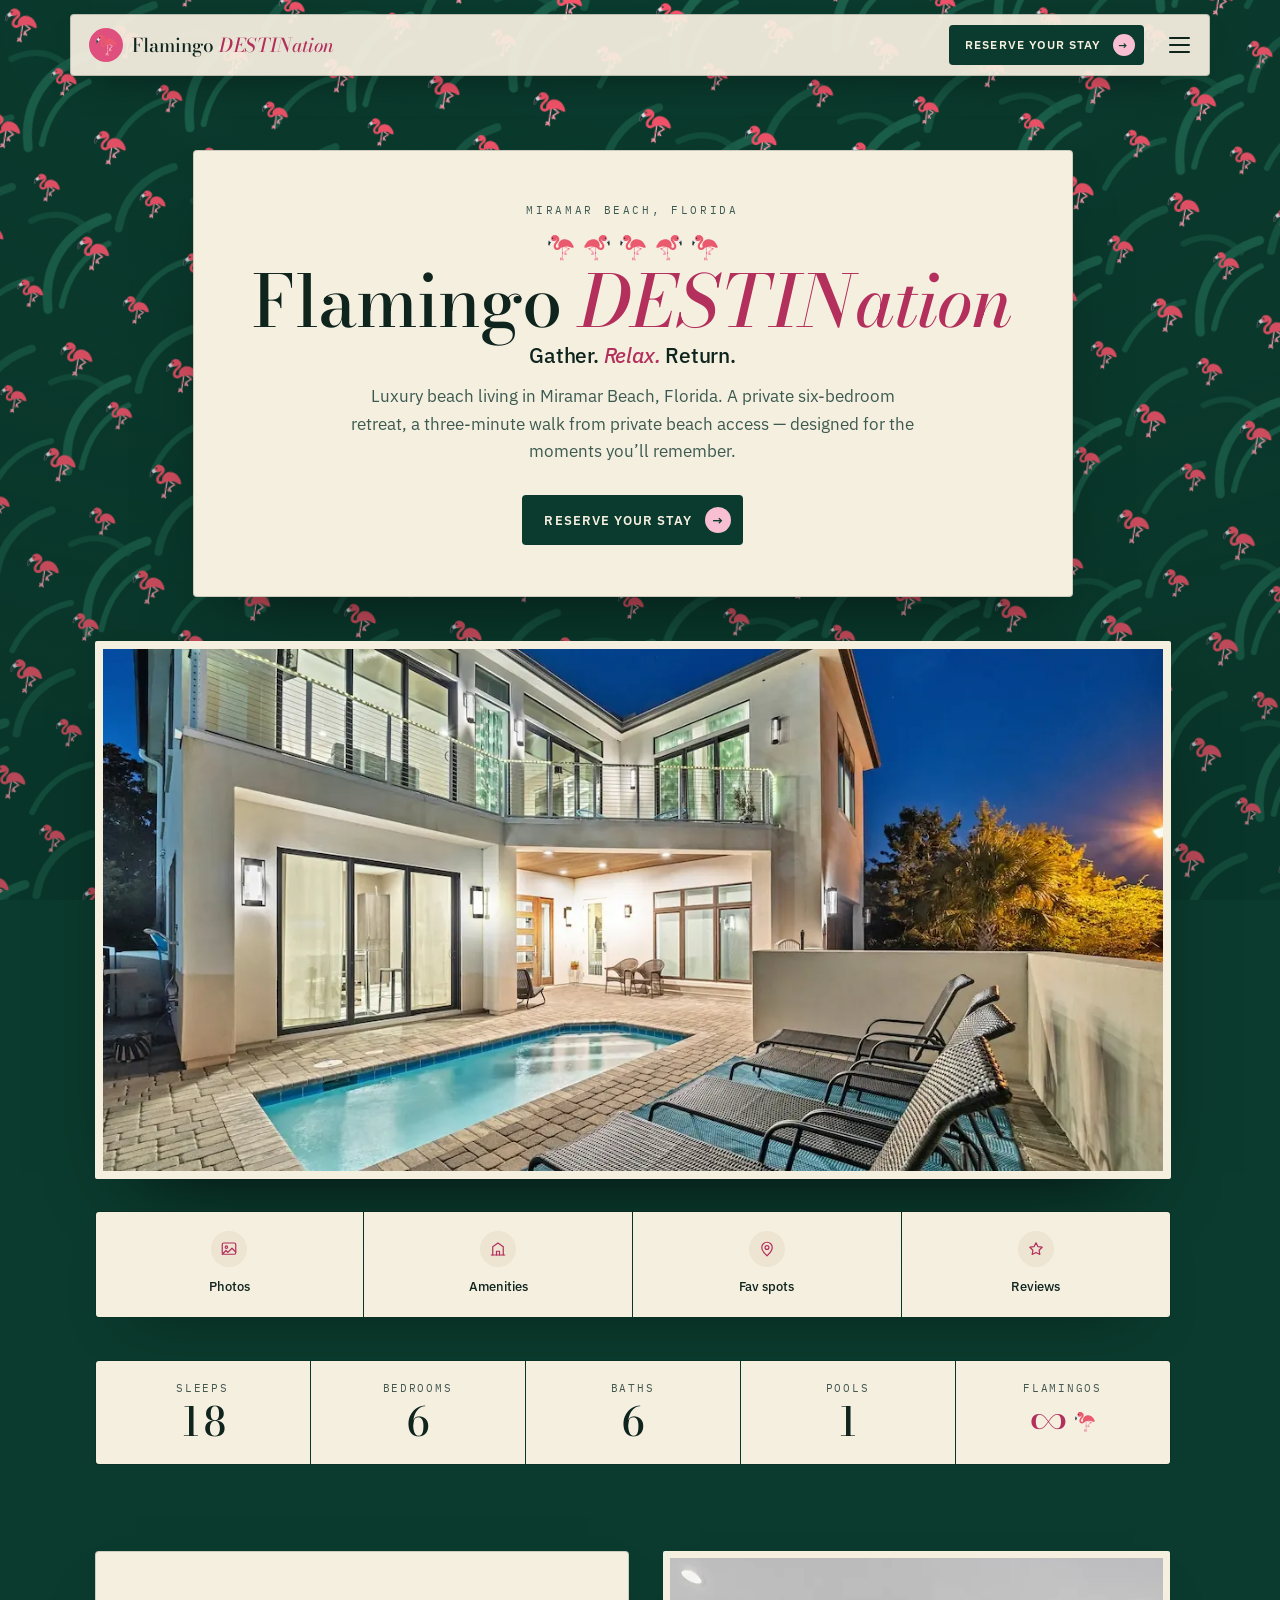
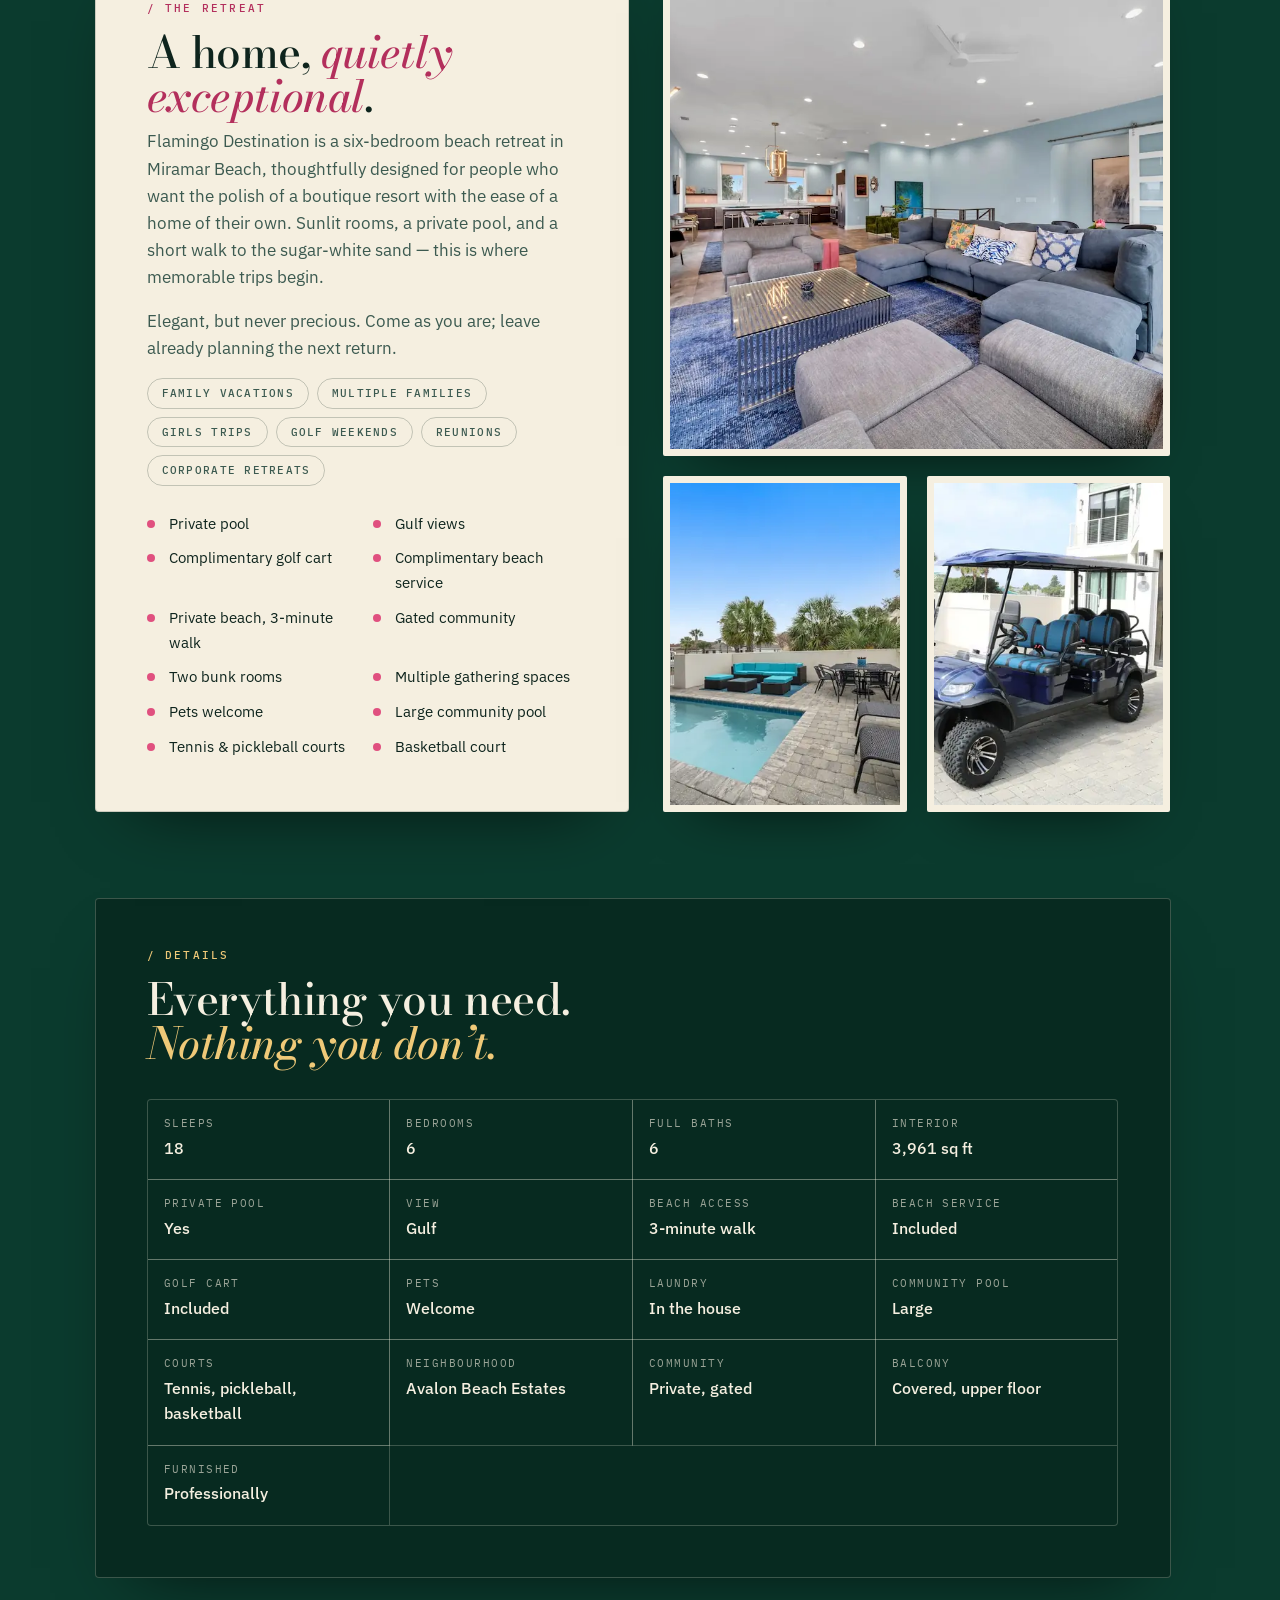
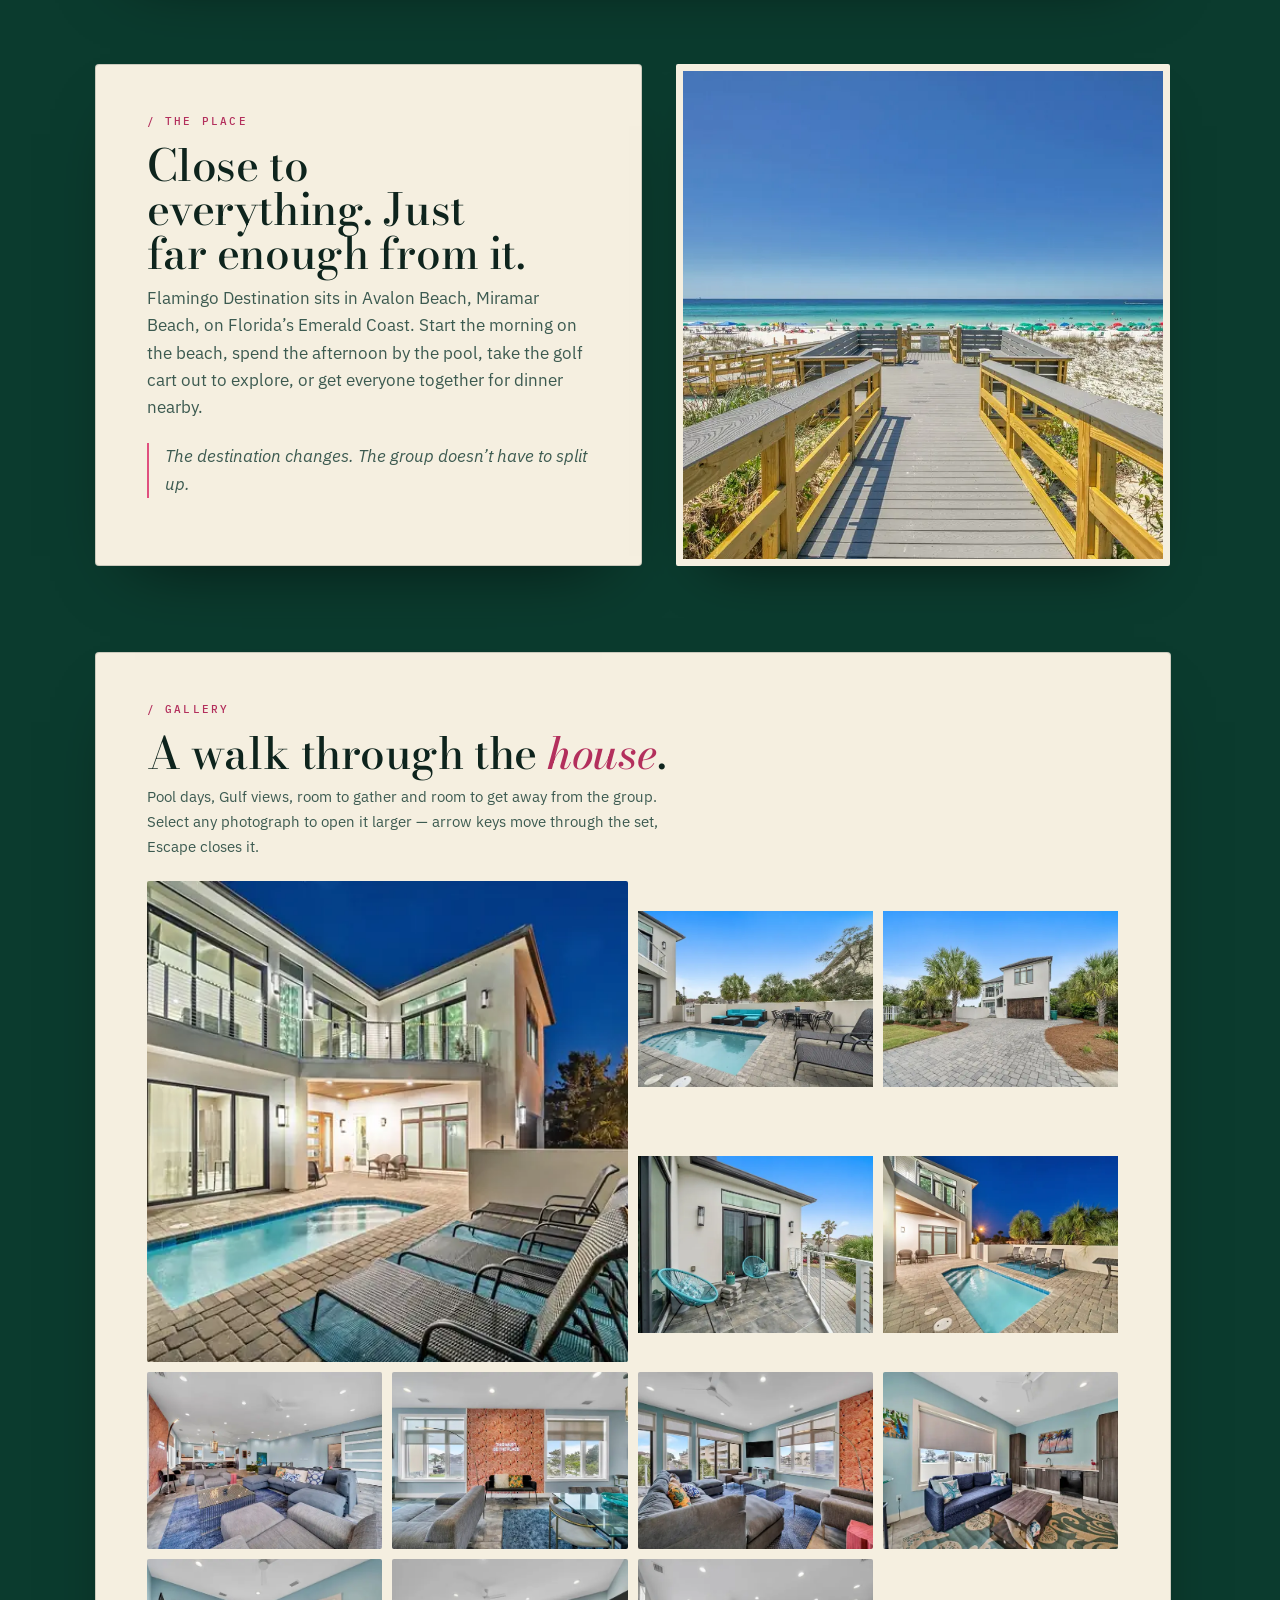
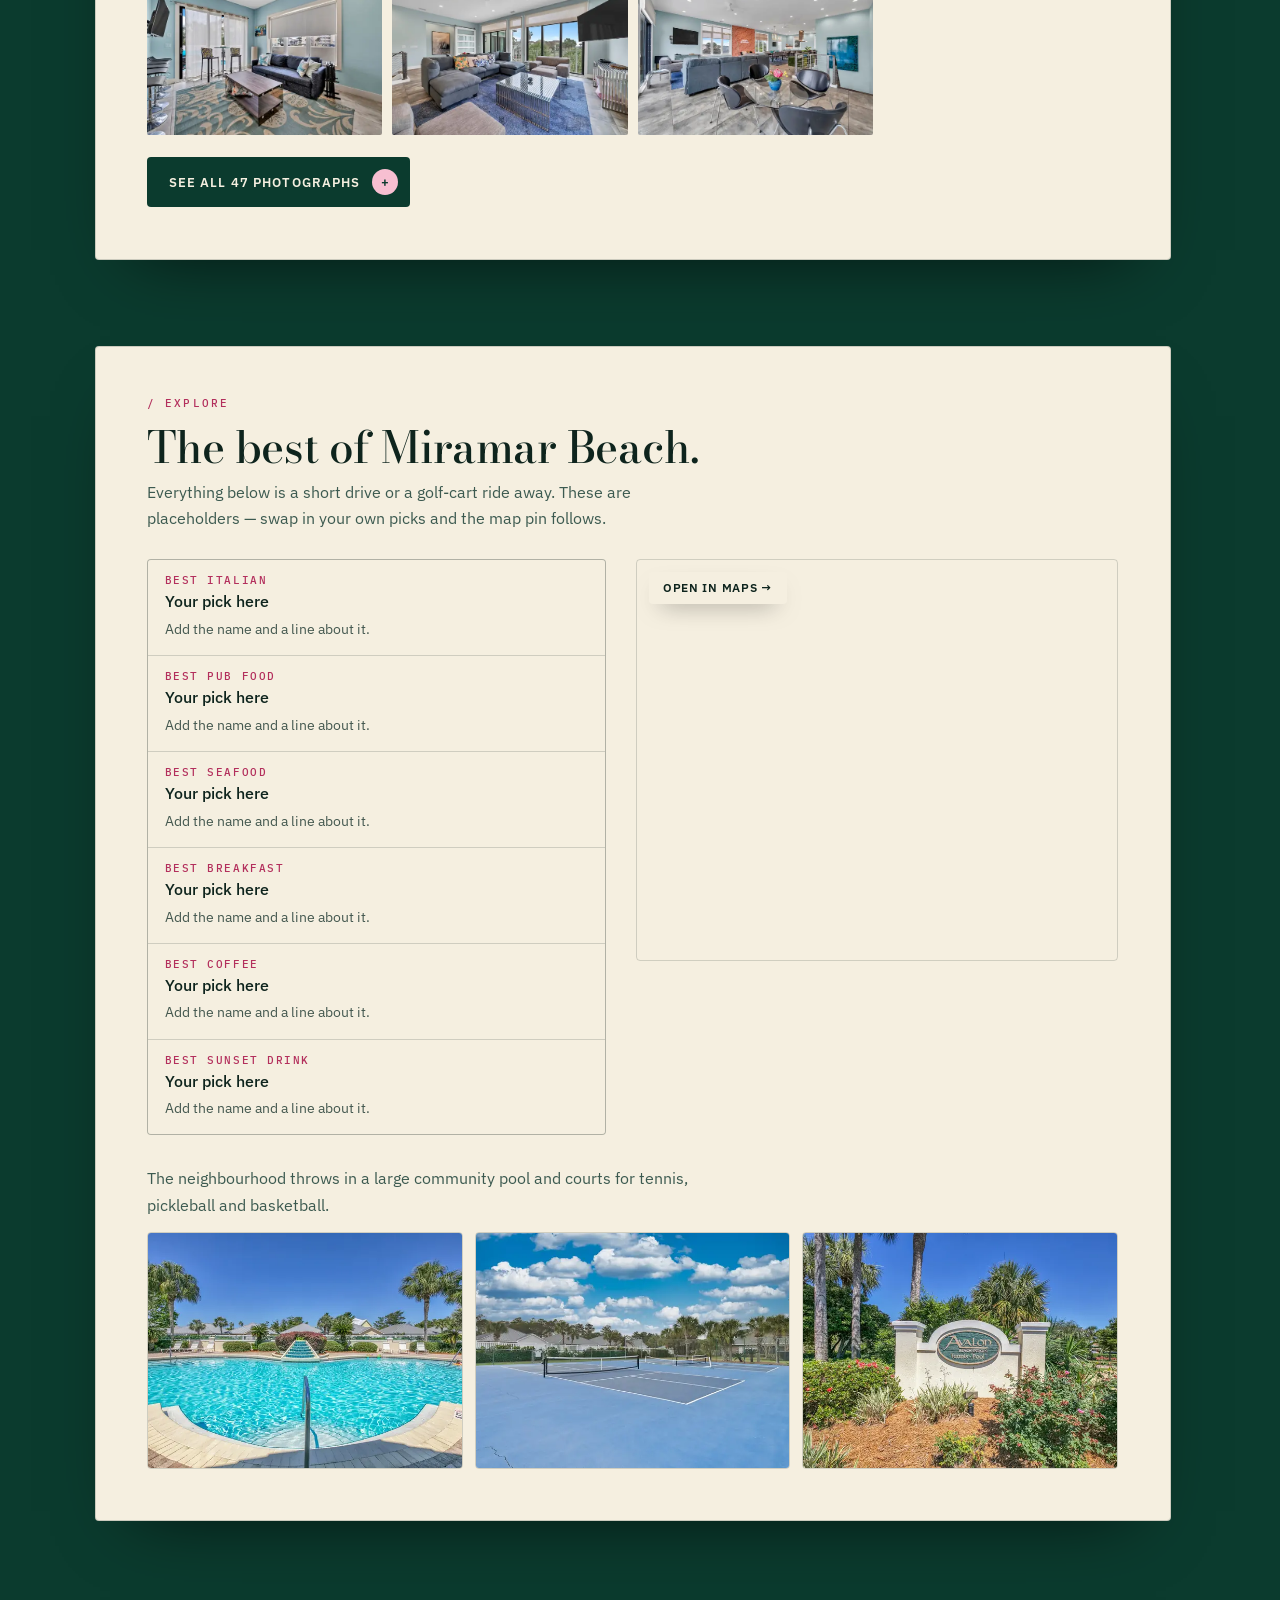
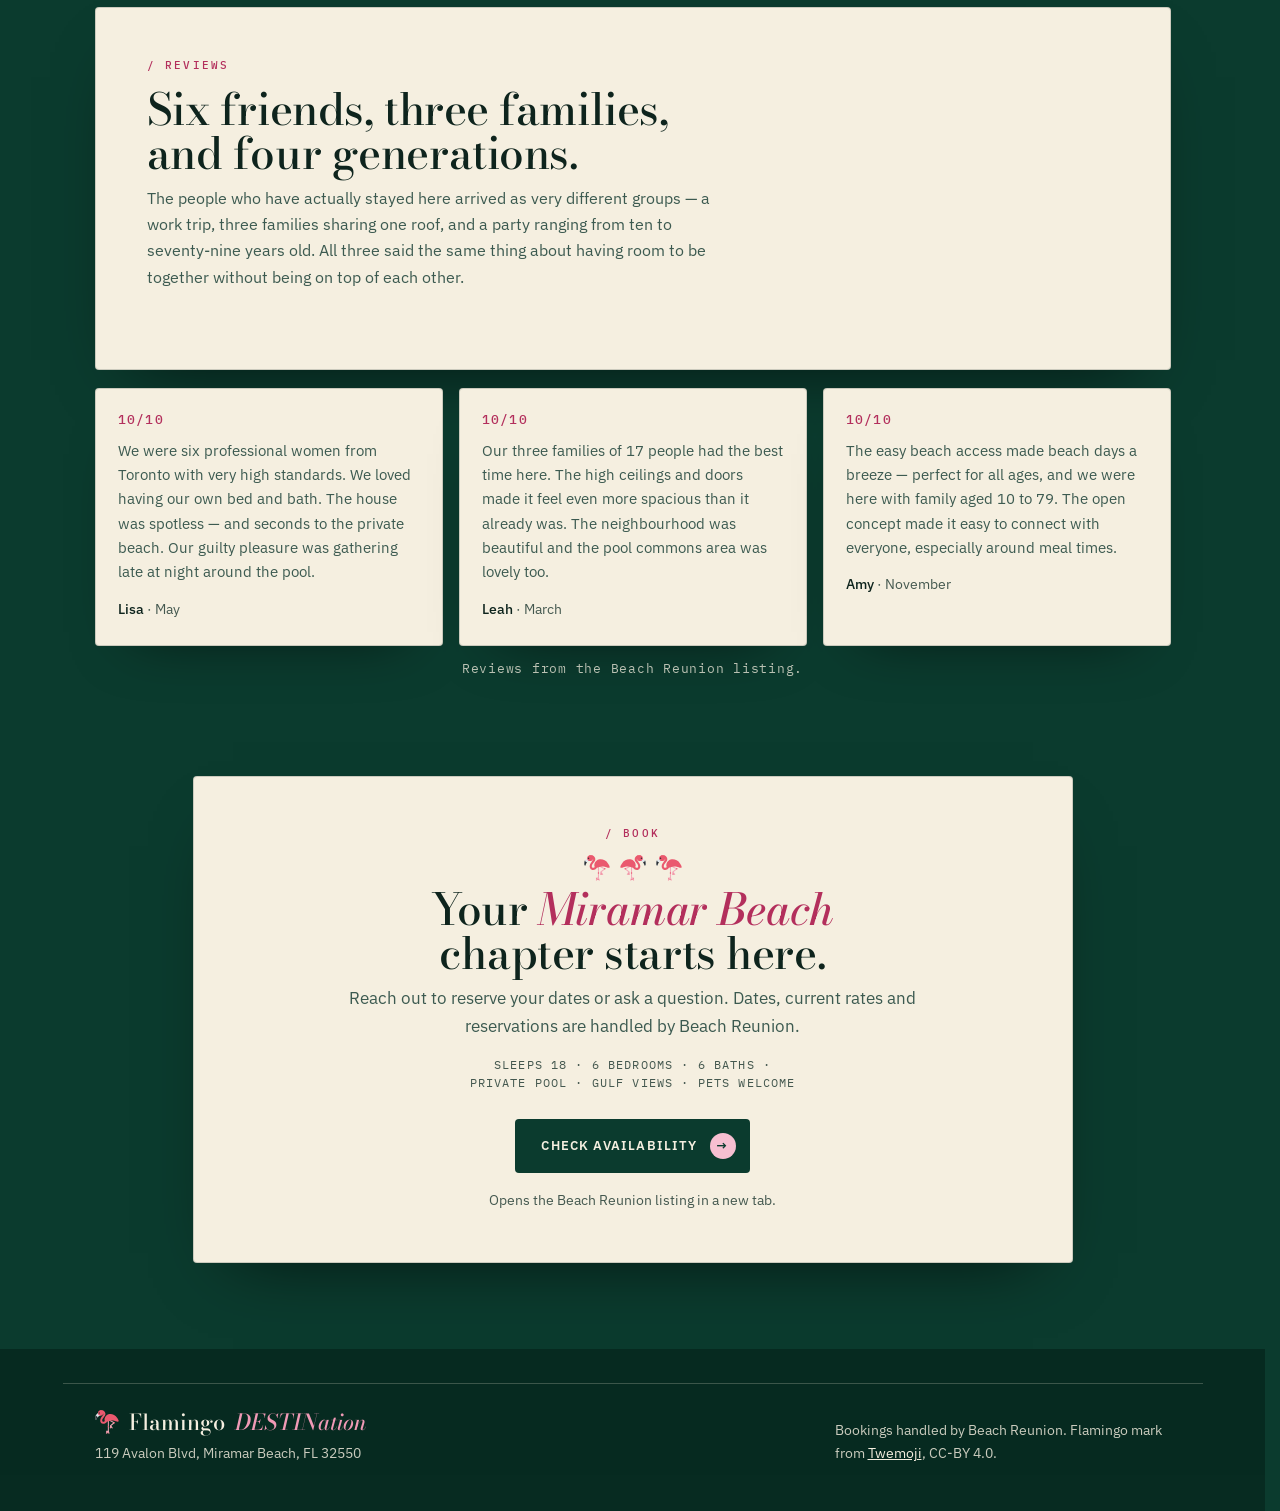
==== commit 9d22a380: "Adopt Ben's wording, with his three factual errors corrected Transcribed his copy from the recording" ====
--- a/preview/wallpaper/index.html
+++ b/preview/wallpaper/index.html
@@ -9,7 +9,7 @@
 <link rel="preconnect" href="https://fonts.gstatic.com" crossorigin>
 <link href="https://fonts.googleapis.com/css2?family=Bodoni+Moda:ital,opsz,wght@0,6..96,400..700;1,6..96,400..600&family=IBM+Plex+Sans:wght@400;500;600&family=IBM+Plex+Mono:wght@400;500&display=swap" rel="stylesheet">
 <link rel="icon" href="data:image/svg+xml,%3Csvg xmlns='http://www.w3.org/2000/svg' viewBox='0 0 100 100'%3E%3Ctext y='.9em' font-size='90'%3E%F0%9F%A6%A9%3C/text%3E%3C/svg%3E">
-<link rel="stylesheet" href="styles.css?v=8">
+<link rel="stylesheet" href="styles.css?v=9">
 </head>
 <body>
 <a class="skip" href="#main">Skip to content</a>
@@ -82,7 +82,7 @@
   <section class="hero">
     <div class="wrap">
       <div class="panel panel--hero">
-        <p class="est">Avalon Beach, Miramar&nbsp;Beach · Est.&nbsp;2016</p>
+        <p class="est">Miramar Beach, Florida</p>
         <div class="rowbirds" aria-hidden="true">
           <svg viewBox="0 0 36 36"><use href="#flamingo"/></svg>
           <svg viewBox="0 0 36 36"><use href="#flamingo"/></svg>
@@ -91,8 +91,8 @@
           <svg viewBox="0 0 36 36"><use href="#flamingo"/></svg>
         </div>
         <h1>Flamingo <em><span class="destin">Destin</span>ation</em></h1>
-        <p class="promise">Your group getaway, minutes from the Gulf.</p>
-        <p class="lede">Six bedrooms. Six full baths. A private pool with Gulf views, private beach access three minutes from the door, and room for eighteen — plus a golf cart to get you around.</p>
+        <p class="promise">Gather. <em>Relax.</em> Return.</p>
+        <p class="lede">Luxury beach living in Miramar Beach, Florida. A private six-bedroom retreat, a three-minute walk from private beach access — designed for the moments you’ll remember.</p>
         <a class="pill-cta" href="#book">Reserve your stay <span class="chip" aria-hidden="true">→</span></a>
       </div>
 
@@ -129,11 +129,11 @@
   <section id="house" class="section">
     <div class="wrap house-grid">
       <div class="panel">
-        <p class="eyebrow">/ The house</p>
-        <h2>Bring the whole group. There’s room for everyone.</h2>
-        <p>Six bedrooms, six full baths, multiple gathering spaces and room for eighteen guests. Flamingo Destination is built for the kind of trip that only works when everyone stays under one roof.</p>
-        <p>The flexible sleeping arrangements suit groups of every kind, and six full bathrooms make getting ready for dinner, the beach, a night out or an early meeting considerably easier.</p>
-        <p>Outside, the private pool and sun deck make a gathering place of their own, with Gulf views. Upstairs, a covered balcony runs off the main living space.</p>
+        <p class="eyebrow">/ The retreat</p>
+        <h2>A home, <em>quietly exceptional</em>.</h2>
+        <p>Flamingo Destination is a six-bedroom beach retreat in Miramar Beach, thoughtfully designed for people who want the polish of a boutique resort with the ease of a home of their own. Sunlit rooms, a private pool, and a short walk to the sugar-white sand — this is where memorable trips begin.</p>
+        <p>Elegant, but never precious. Come as you are; leave already planning the next return.</p>
+        <div class="tags"><span>Family vacations</span><span>Multiple families</span><span>Girls trips</span><span>Golf weekends</span><span>Reunions</span><span>Corporate retreats</span></div>
         <ul class="tick-list">
           <li>Private pool</li>
           <li>Gulf views</li>
@@ -164,7 +164,7 @@
     <div class="wrap">
       <div class="panel panel--dark">
         <p class="eyebrow eyebrow--light">/ Details</p>
-        <h2 class="h2-light">Everything you need. Nothing you have to share unnecessarily.</h2>
+        <h2 class="h2-light">Everything you need. <em>Nothing you don’t.</em></h2>
         <div class="spec-grid">
           <div class="spec"><span>Sleeps</span><strong>18</strong></div>
           <div class="spec"><span>Bedrooms</span><strong>6</strong></div>
@@ -205,7 +205,7 @@
     <div class="wrap">
       <div class="panel">
         <p class="eyebrow">/ Gallery</p>
-        <h2>Forty-seven photographs, zero filters.</h2>
+        <h2>A walk through the <em>house</em>.</h2>
         <p class="gallery-note">Pool days, Gulf views, room to gather and room to get away from the group. Select any photograph to open it larger — arrow keys move through the set, Escape closes it.</p>
         <div class="gallery">
           <button class="shot" type="button" data-i="0" aria-label="Open photo 1 of 47: The private pool lit at dusk with the house behind it.">
@@ -439,8 +439,8 @@
           <svg viewBox="0 0 36 36"><use href="#flamingo"/></svg>
           <svg viewBox="0 0 36 36"><use href="#flamingo"/></svg>
         </div>
-        <h2>Your beach trip starts here.</h2>
-        <p>Planning for two is easy. Planning for a group usually isn’t. Eighteen guests, six bedrooms, six full baths, a private pool, beach access, beach service and a golf cart — all in one place. Dates, current rates and reservations are handled by Beach&nbsp;Reunion.</p>
+        <h2>Your <em>Miramar Beach</em> chapter starts here.</h2>
+        <p>Reach out to reserve your dates or ask a question. Dates, current rates and reservations are handled by Beach&nbsp;Reunion.</p>
         <p class="book-kicker">Sleeps&nbsp;18 · 6&nbsp;bedrooms · 6&nbsp;baths · Private&nbsp;pool · Gulf&nbsp;views · Pets&nbsp;welcome</p>
         <a class="pill-cta pill-cta--book" href="https://www.beachreunion.com/en/properties/68d44c7cdf3a0d00115b0cb9?minOccupancy=1&amp;adults=1" target="_blank" rel="noopener">
           Check availability <span class="chip" aria-hidden="true">→</span>
--- a/preview/wallpaper/styles.css
+++ b/preview/wallpaper/styles.css
@@ -320,3 +320,12 @@
 .nav{justify-content:space-between;gap:14px}
 .nav-mark{margin-right:auto}
 @media (max-width:560px){.nav-book{display:none}}
+
+/* ── audience tags (Ben's) ──────────────────────────────── */
+.tags{display:flex;flex-wrap:wrap;gap:8px;margin:0 0 18px}
+.tags span{font:500 10.5px/1 var(--mono);letter-spacing:.12em;text-transform:uppercase;
+  color:var(--ink-soft);border:1px solid rgba(14,36,29,.22);border-radius:999px;padding:9px 14px}
+
+/* his headings carry an italic accented clause, like the wordmark */
+h2 em,.promise em{font-style:italic;color:var(--pink-deep);font-weight:inherit}
+.h2-light em{color:var(--sand-light,#EFC978)}
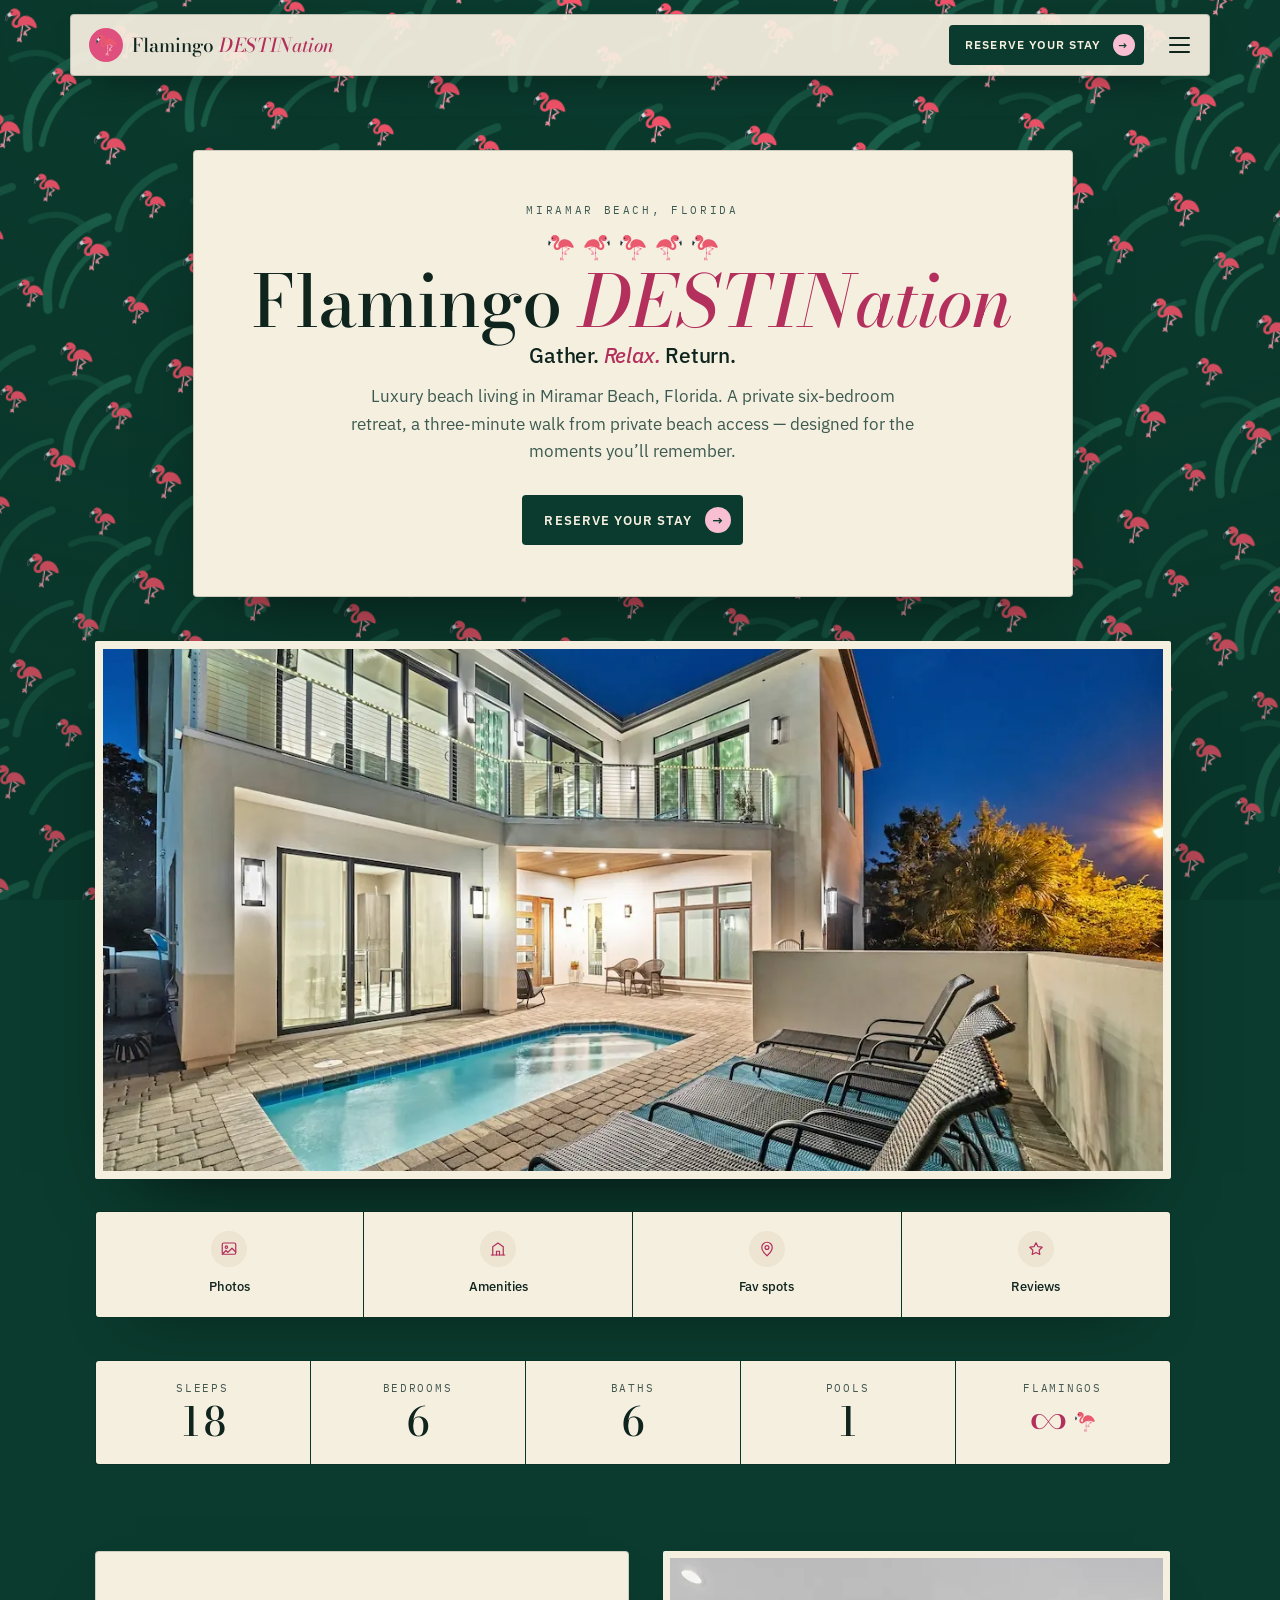
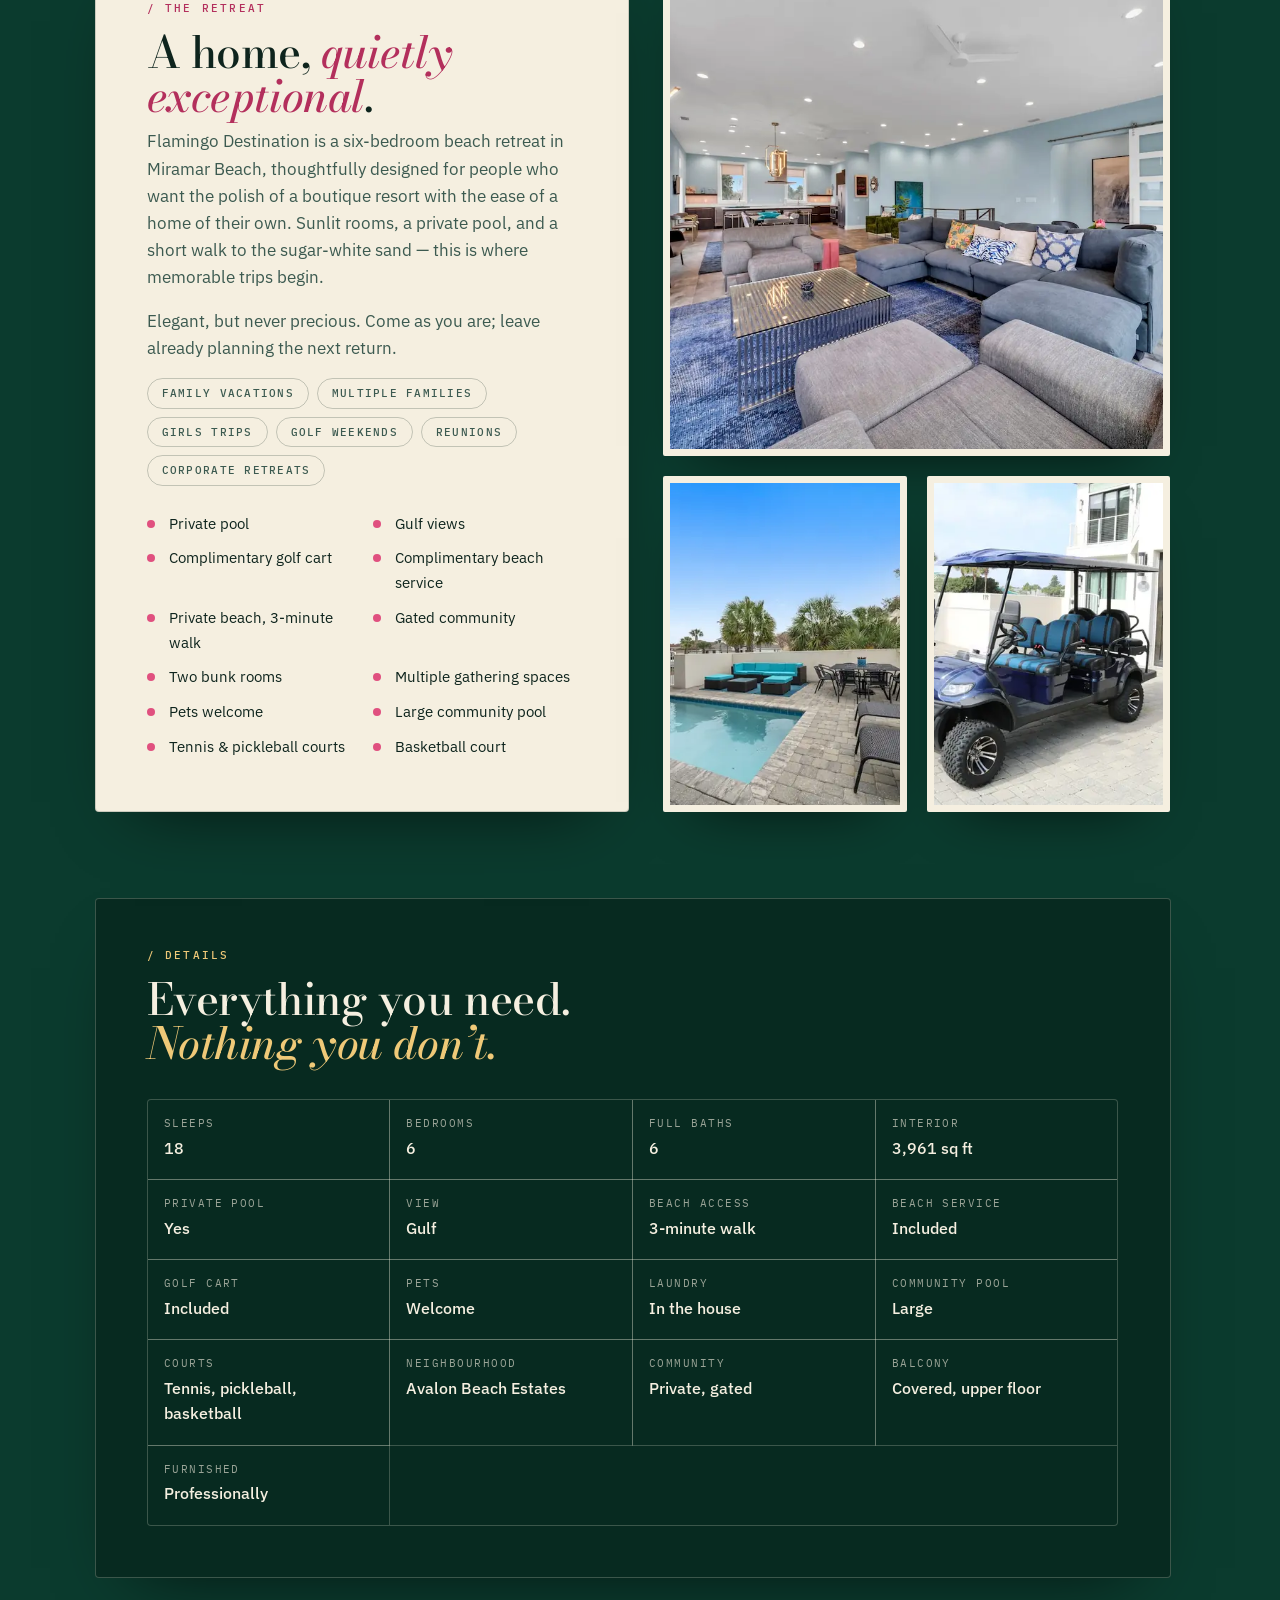
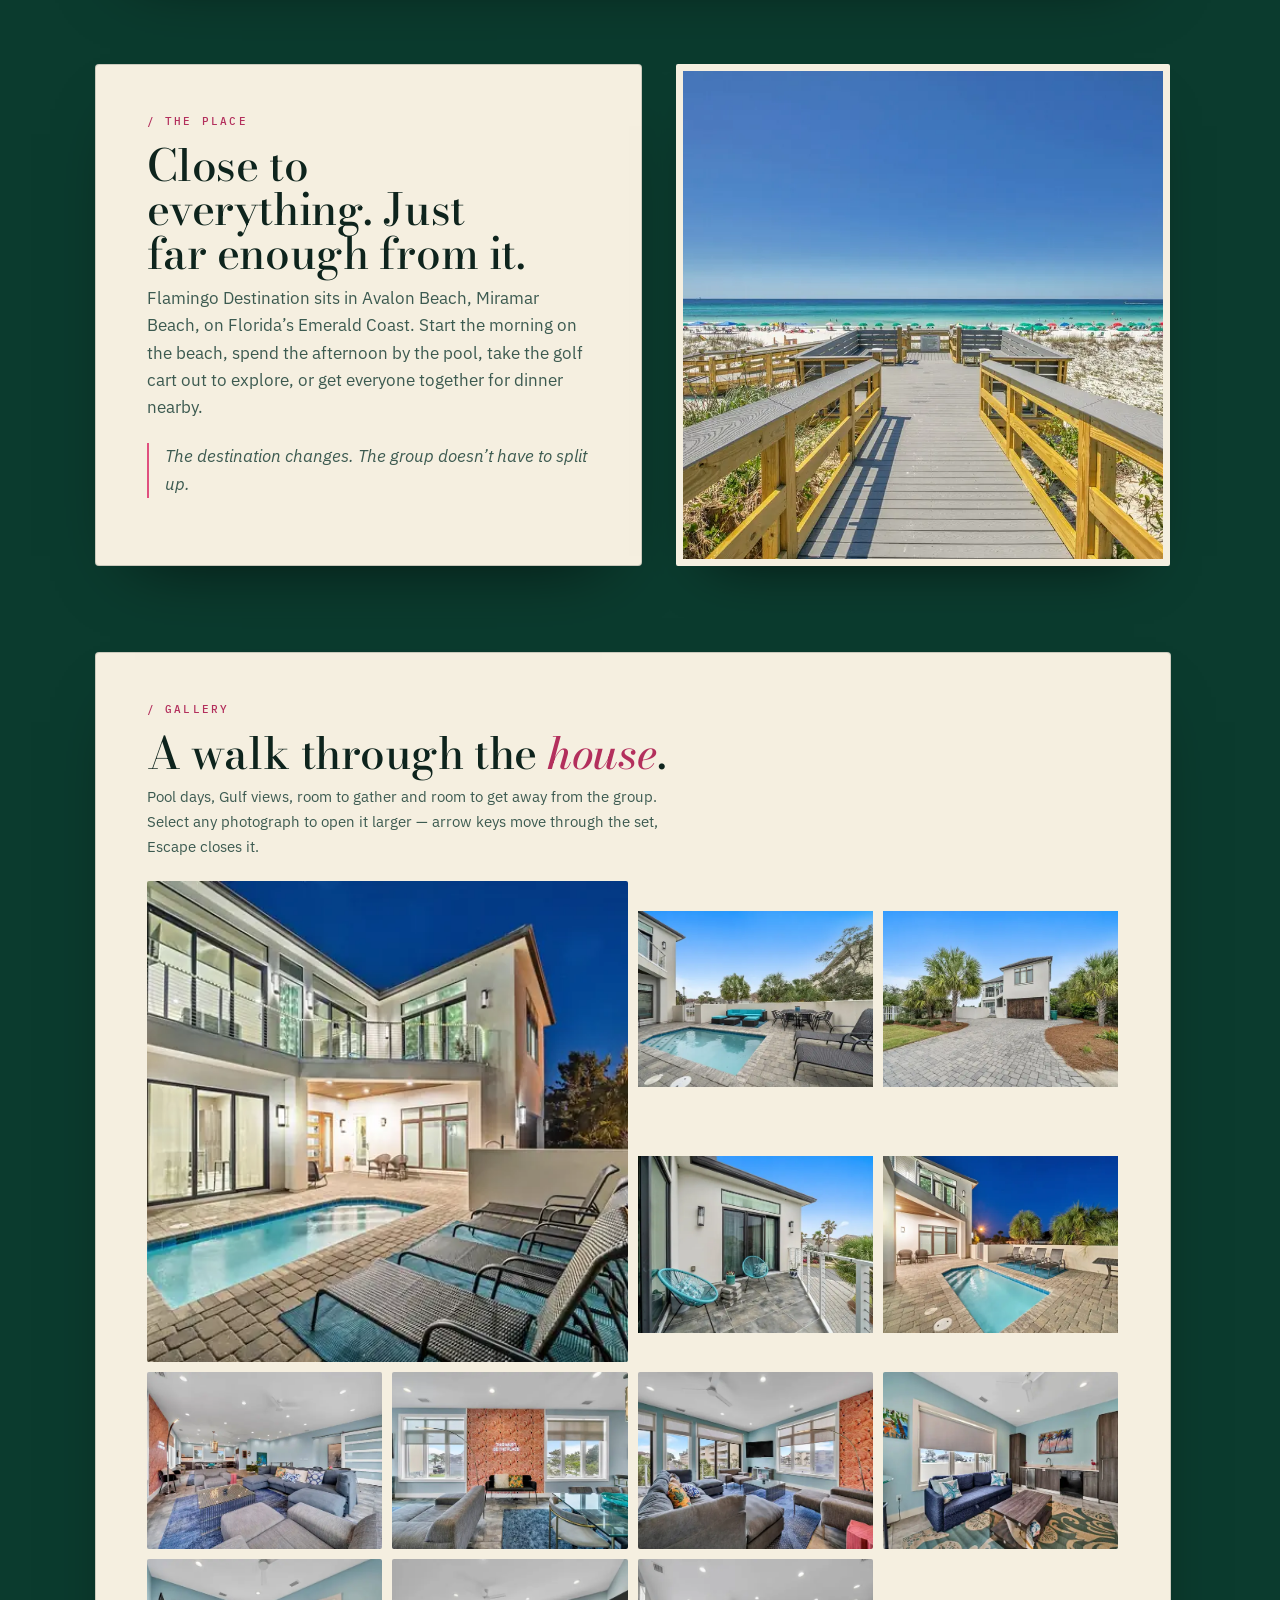
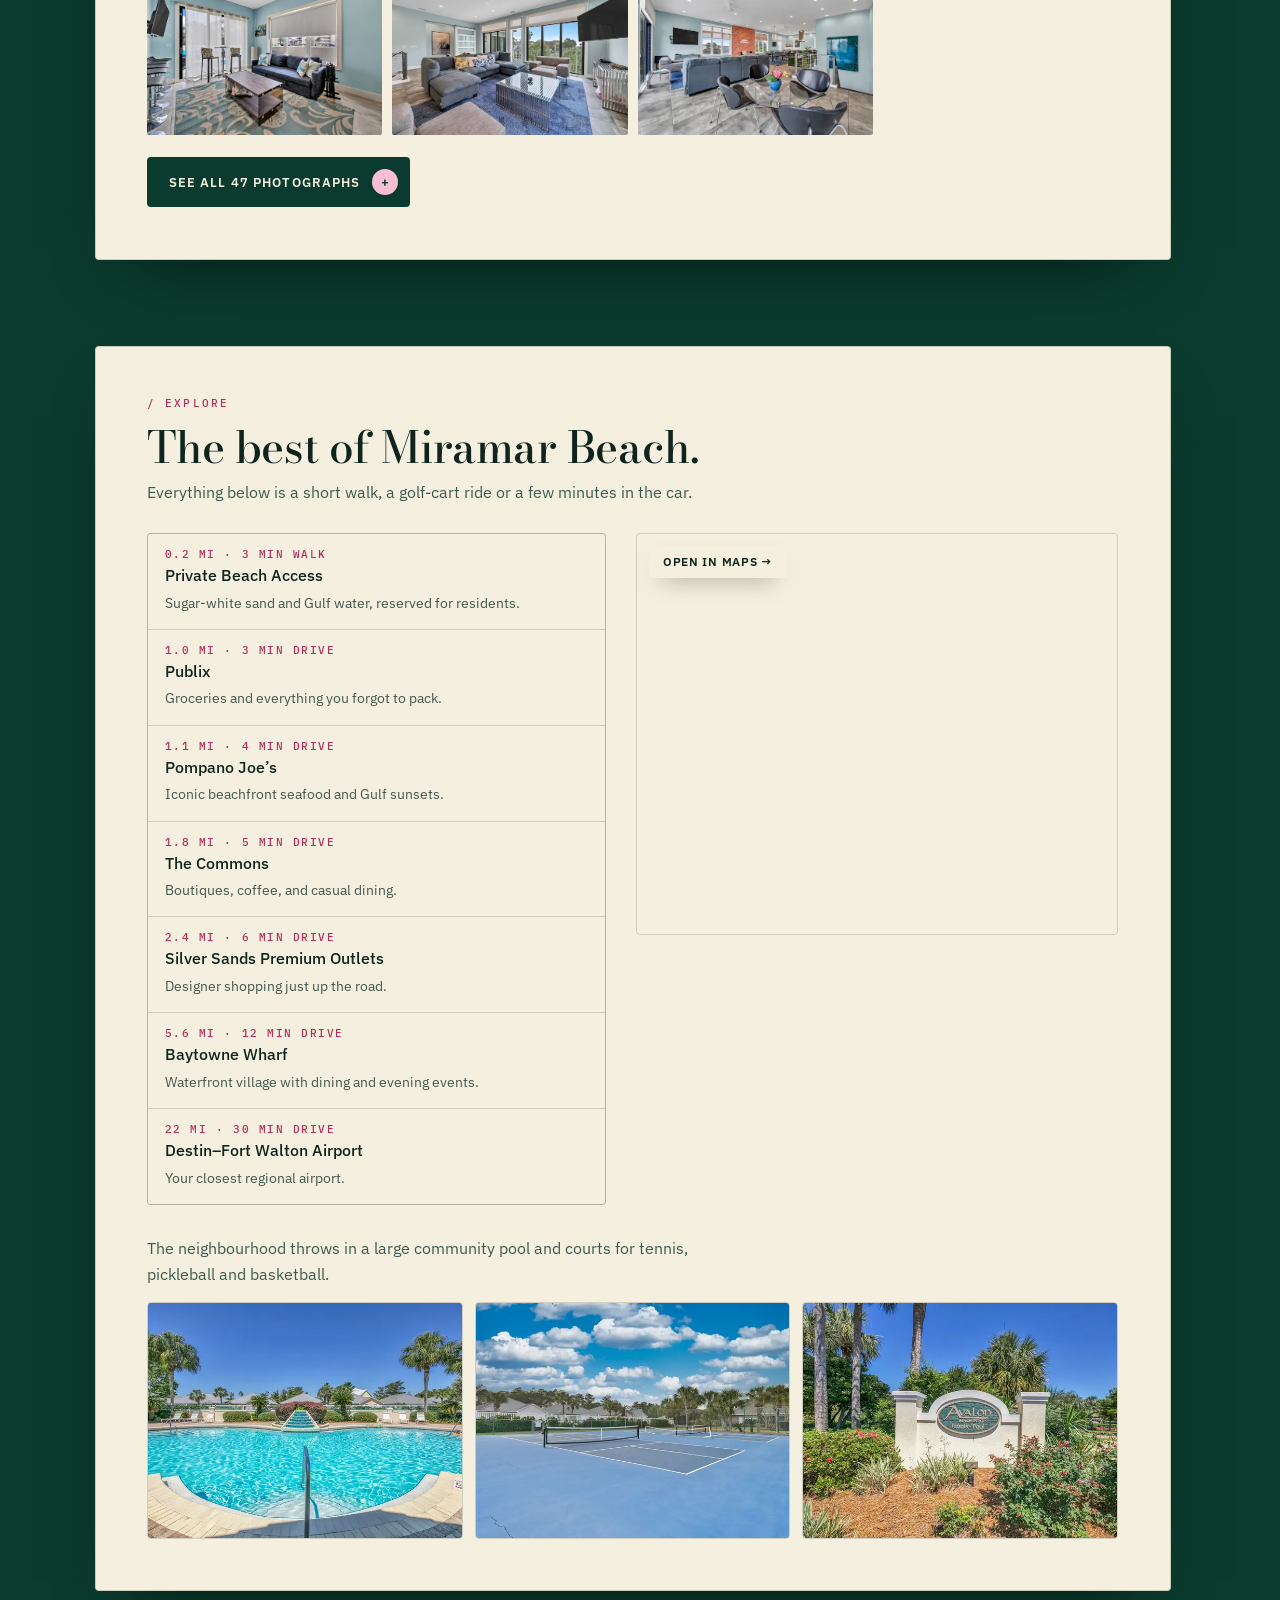
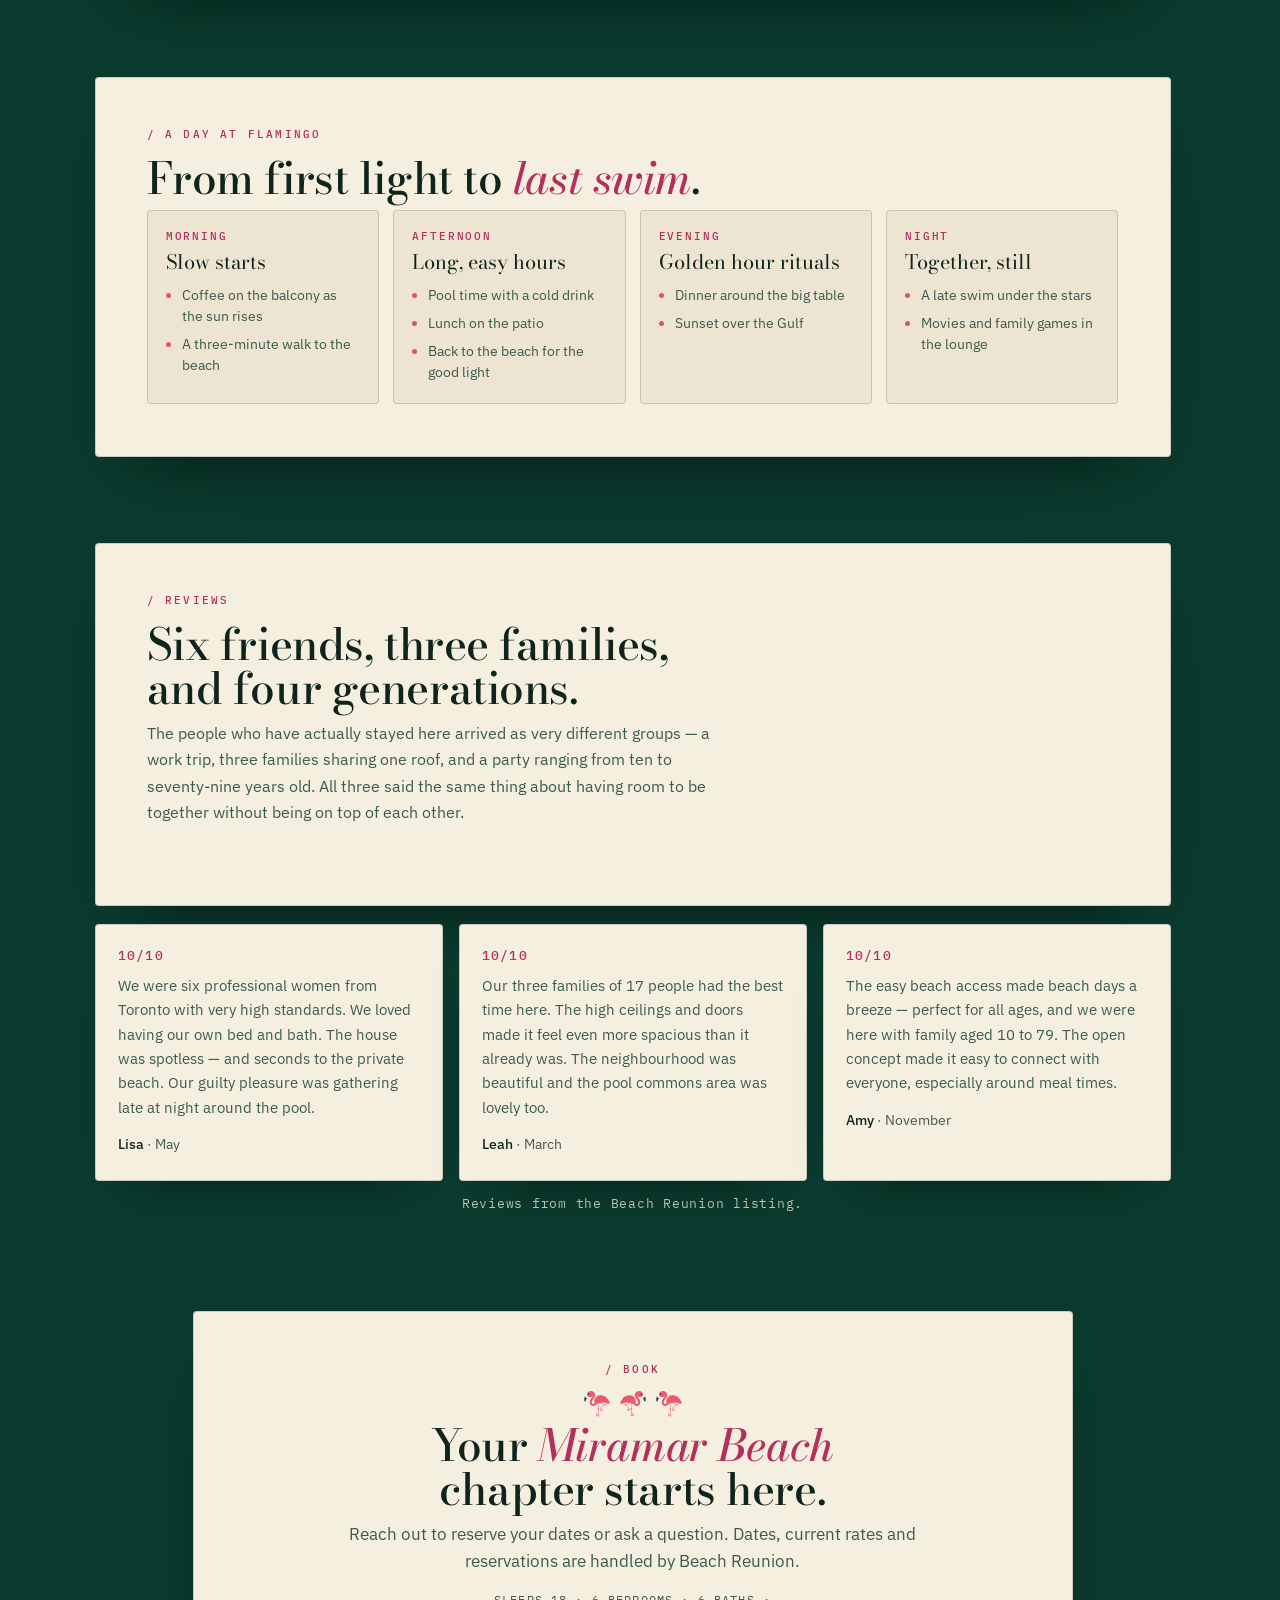
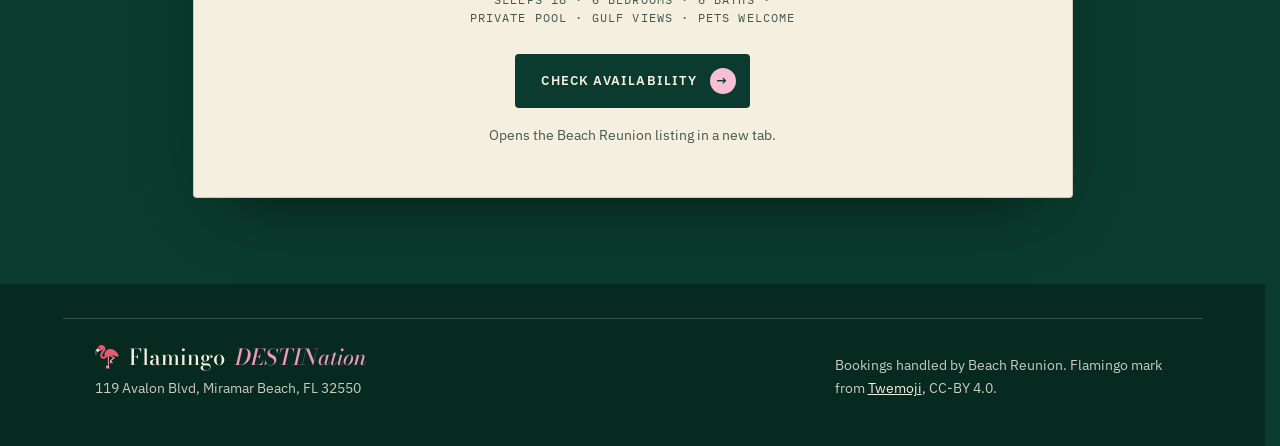
==== commit 720fc97a: "Take Ben's real copy from his site, and correct my bad inference His share link replaced the video s" ====
--- a/preview/wallpaper/index.html
+++ b/preview/wallpaper/index.html
@@ -9,7 +9,7 @@
 <link rel="preconnect" href="https://fonts.gstatic.com" crossorigin>
 <link href="https://fonts.googleapis.com/css2?family=Bodoni+Moda:ital,opsz,wght@0,6..96,400..700;1,6..96,400..600&family=IBM+Plex+Sans:wght@400;500;600&family=IBM+Plex+Mono:wght@400;500&display=swap" rel="stylesheet">
 <link rel="icon" href="data:image/svg+xml,%3Csvg xmlns='http://www.w3.org/2000/svg' viewBox='0 0 100 100'%3E%3Ctext y='.9em' font-size='90'%3E%F0%9F%A6%A9%3C/text%3E%3C/svg%3E">
-<link rel="stylesheet" href="styles.css?v=9">
+<link rel="stylesheet" href="styles.css?v=10">
 </head>
 <body>
 <a class="skip" href="#main">Skip to content</a>
@@ -50,6 +50,7 @@
       <li><a href="#details">Amenities</a></li>
       <li><a href="#gallery">Gallery</a></li>
       <li><a href="#explore">Explore</a></li>
+      <li><a href="#day">A day here</a></li>
       <li><a href="#reviews">Reviews</a></li>
     </ul>
 
@@ -370,16 +371,17 @@
       <div class="panel">
         <p class="eyebrow">/ Explore</p>
         <h2>The best of Miramar&nbsp;Beach.</h2>
-        <p class="section-lede">Everything below is a short drive or a golf-cart ride away. These are placeholders — swap in your own picks and the map pin follows.</p>
+        <p class="section-lede">Everything below is a short walk, a golf-cart ride or a few minutes in the car.</p>
 
         <div class="explore-grid">
           <ul class="picks">
-            <li><span class="pick-tag">Best Italian</span><strong>Your pick here</strong><em>Add the name and a line about it.</em></li>
-            <li><span class="pick-tag">Best pub food</span><strong>Your pick here</strong><em>Add the name and a line about it.</em></li>
-            <li><span class="pick-tag">Best seafood</span><strong>Your pick here</strong><em>Add the name and a line about it.</em></li>
-            <li><span class="pick-tag">Best breakfast</span><strong>Your pick here</strong><em>Add the name and a line about it.</em></li>
-            <li><span class="pick-tag">Best coffee</span><strong>Your pick here</strong><em>Add the name and a line about it.</em></li>
-            <li><span class="pick-tag">Best sunset drink</span><strong>Your pick here</strong><em>Add the name and a line about it.</em></li>
+            <li><span class="pick-tag">0.2 mi · 3 min walk</span><strong>Private Beach Access</strong><em>Sugar-white sand and Gulf water, reserved for residents.</em></li>
+            <li><span class="pick-tag">1.0 mi · 3 min drive</span><strong>Publix</strong><em>Groceries and everything you forgot to pack.</em></li>
+            <li><span class="pick-tag">1.1 mi · 4 min drive</span><strong>Pompano Joe’s</strong><em>Iconic beachfront seafood and Gulf sunsets.</em></li>
+            <li><span class="pick-tag">1.8 mi · 5 min drive</span><strong>The Commons</strong><em>Boutiques, coffee, and casual dining.</em></li>
+            <li><span class="pick-tag">2.4 mi · 6 min drive</span><strong>Silver Sands Premium Outlets</strong><em>Designer shopping just up the road.</em></li>
+            <li><span class="pick-tag">5.6 mi · 12 min drive</span><strong>Baytowne Wharf</strong><em>Waterfront village with dining and evening events.</em></li>
+            <li><span class="pick-tag">22 mi · 30 min drive</span><strong>Destin–Fort Walton Airport</strong><em>Your closest regional airport.</em></li>
           </ul>
           <div class="map-wrap">
             <iframe title="Map of Miramar Beach around Flamingo Destination"
@@ -397,6 +399,26 @@
           <img src="../../assets/photos/thumb/avalon-sign.webp" width="680" height="453" loading="lazy" decoding="async"
                alt="The Avalon Beach Estates entrance sign.">
         </div>
+      </div>
+    </div>
+  </section>
+
+
+  <section id="day" class="section">
+    <div class="wrap">
+      <div class="panel">
+        <p class="eyebrow">/ A day at Flamingo</p>
+        <h2>From first light to <em>last swim</em>.</h2>
+        <ol class="day">
+          <li><span class="day-when">Morning</span><h3>Slow starts</h3>
+            <ul><li>Coffee on the balcony as the sun rises</li><li>A three-minute walk to the beach</li></ul></li>
+          <li><span class="day-when">Afternoon</span><h3>Long, easy hours</h3>
+            <ul><li>Pool time with a cold drink</li><li>Lunch on the patio</li><li>Back to the beach for the good light</li></ul></li>
+          <li><span class="day-when">Evening</span><h3>Golden hour rituals</h3>
+            <ul><li>Dinner around the big table</li><li>Sunset over the Gulf</li></ul></li>
+          <li><span class="day-when">Night</span><h3>Together, still</h3>
+            <ul><li>A late swim under the stars</li><li>Movies and family games in the lounge</li></ul></li>
+        </ol>
       </div>
     </div>
   </section>
--- a/preview/wallpaper/styles.css
+++ b/preview/wallpaper/styles.css
@@ -329,3 +329,19 @@
 /* his headings carry an italic accented clause, like the wordmark */
 h2 em,.promise em{font-style:italic;color:var(--pink-deep);font-weight:inherit}
 .h2-light em{color:var(--sand-light,#EFC978)}
+
+/* ── a day at Flamingo ──────────────────────────────────── */
+.day{list-style:none;margin:8px 0 0;padding:0;display:grid;gap:14px;
+  grid-template-columns:repeat(4,1fr);counter-reset:d}
+.day > li{background:var(--cream-2);border:1px solid rgba(14,36,29,.16);
+  border-radius:var(--r);padding:20px 18px}
+.day-when{font:500 10.5px/1 var(--mono);letter-spacing:.18em;text-transform:uppercase;
+  color:var(--pink-deep);display:block;margin-bottom:9px}
+.day h3{font:400 20px/1.15 var(--display);margin:0 0 12px;color:var(--ink);
+  font-optical-sizing:none;font-variation-settings:"opsz" 14}
+.day ul{list-style:none;margin:0;padding:0;display:grid;gap:7px}
+.day ul li{position:relative;padding-left:16px;font-size:14px;color:var(--ink-soft);line-height:1.5}
+.day ul li::before{content:"";position:absolute;left:0;top:8px;width:5px;height:5px;
+  border-radius:50%;background:var(--pink)}
+@media (max-width:980px){.day{grid-template-columns:1fr 1fr}}
+@media (max-width:560px){.day{grid-template-columns:1fr}}
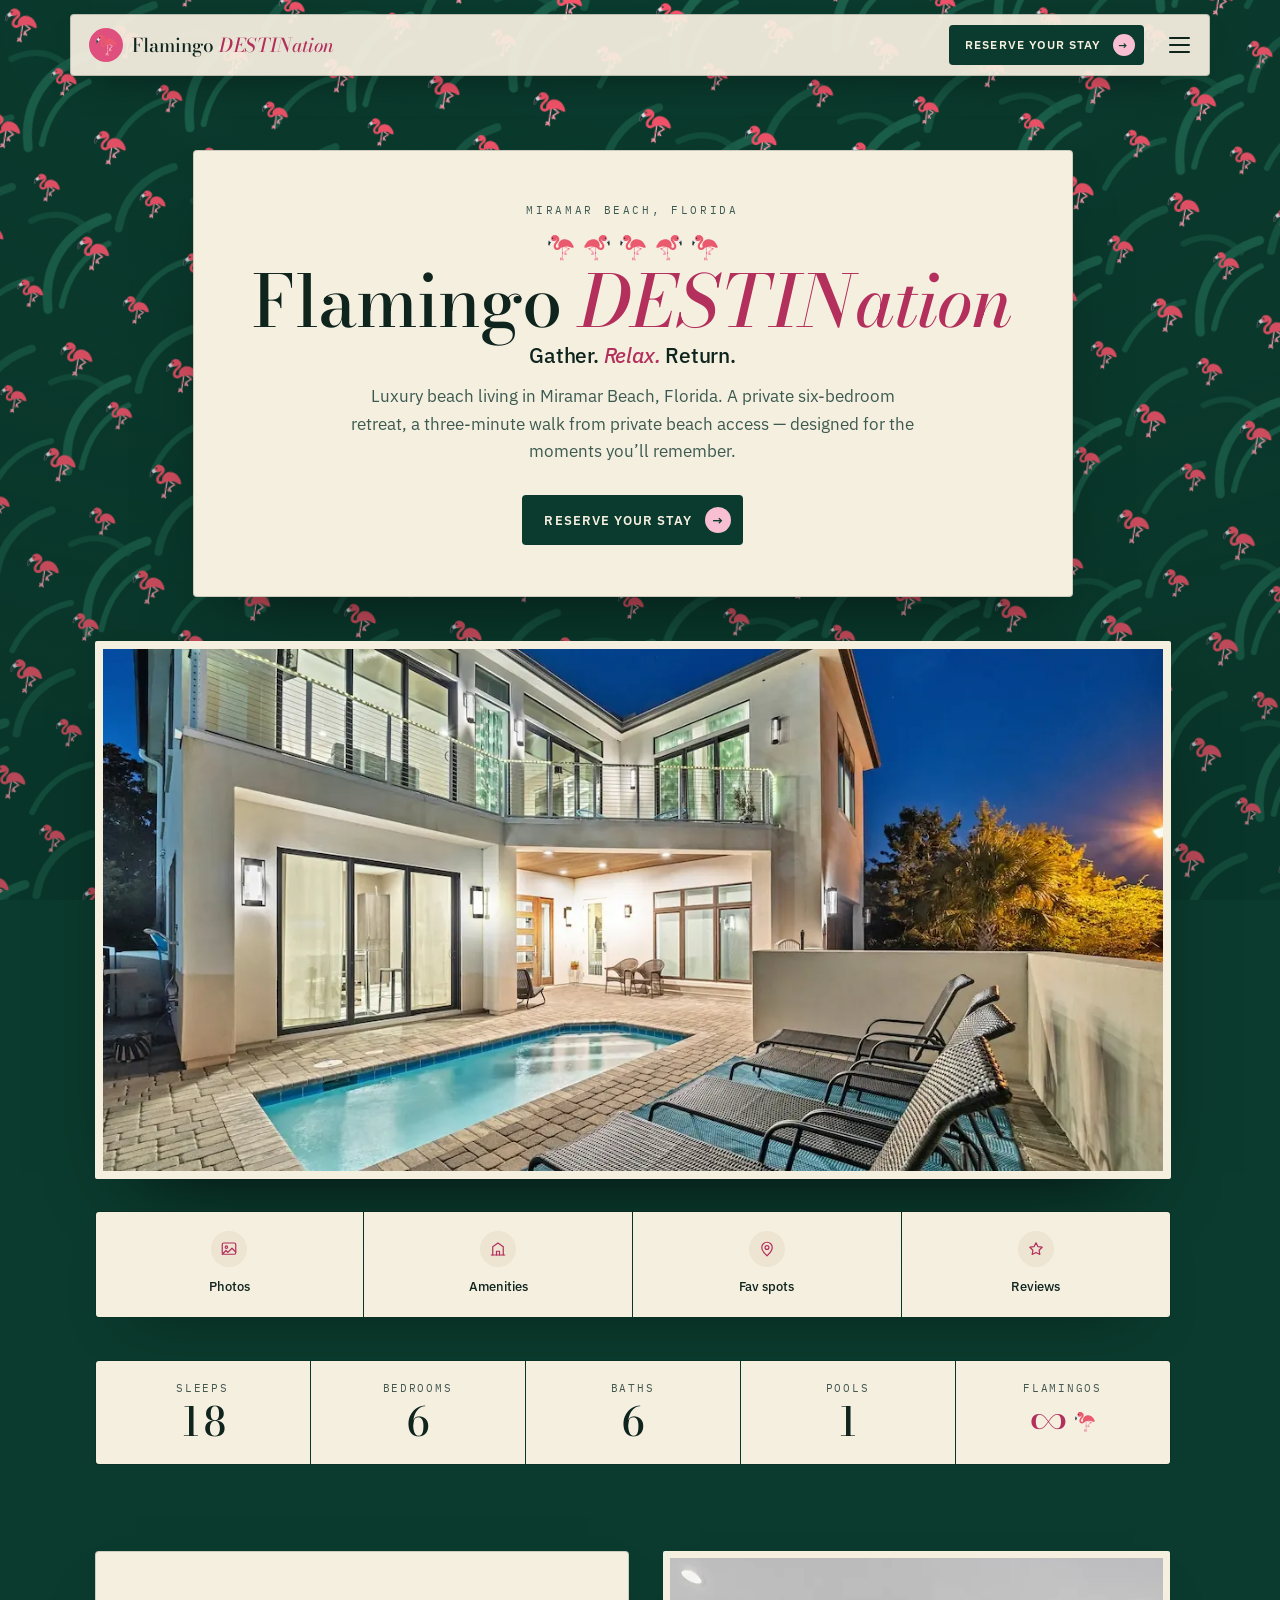
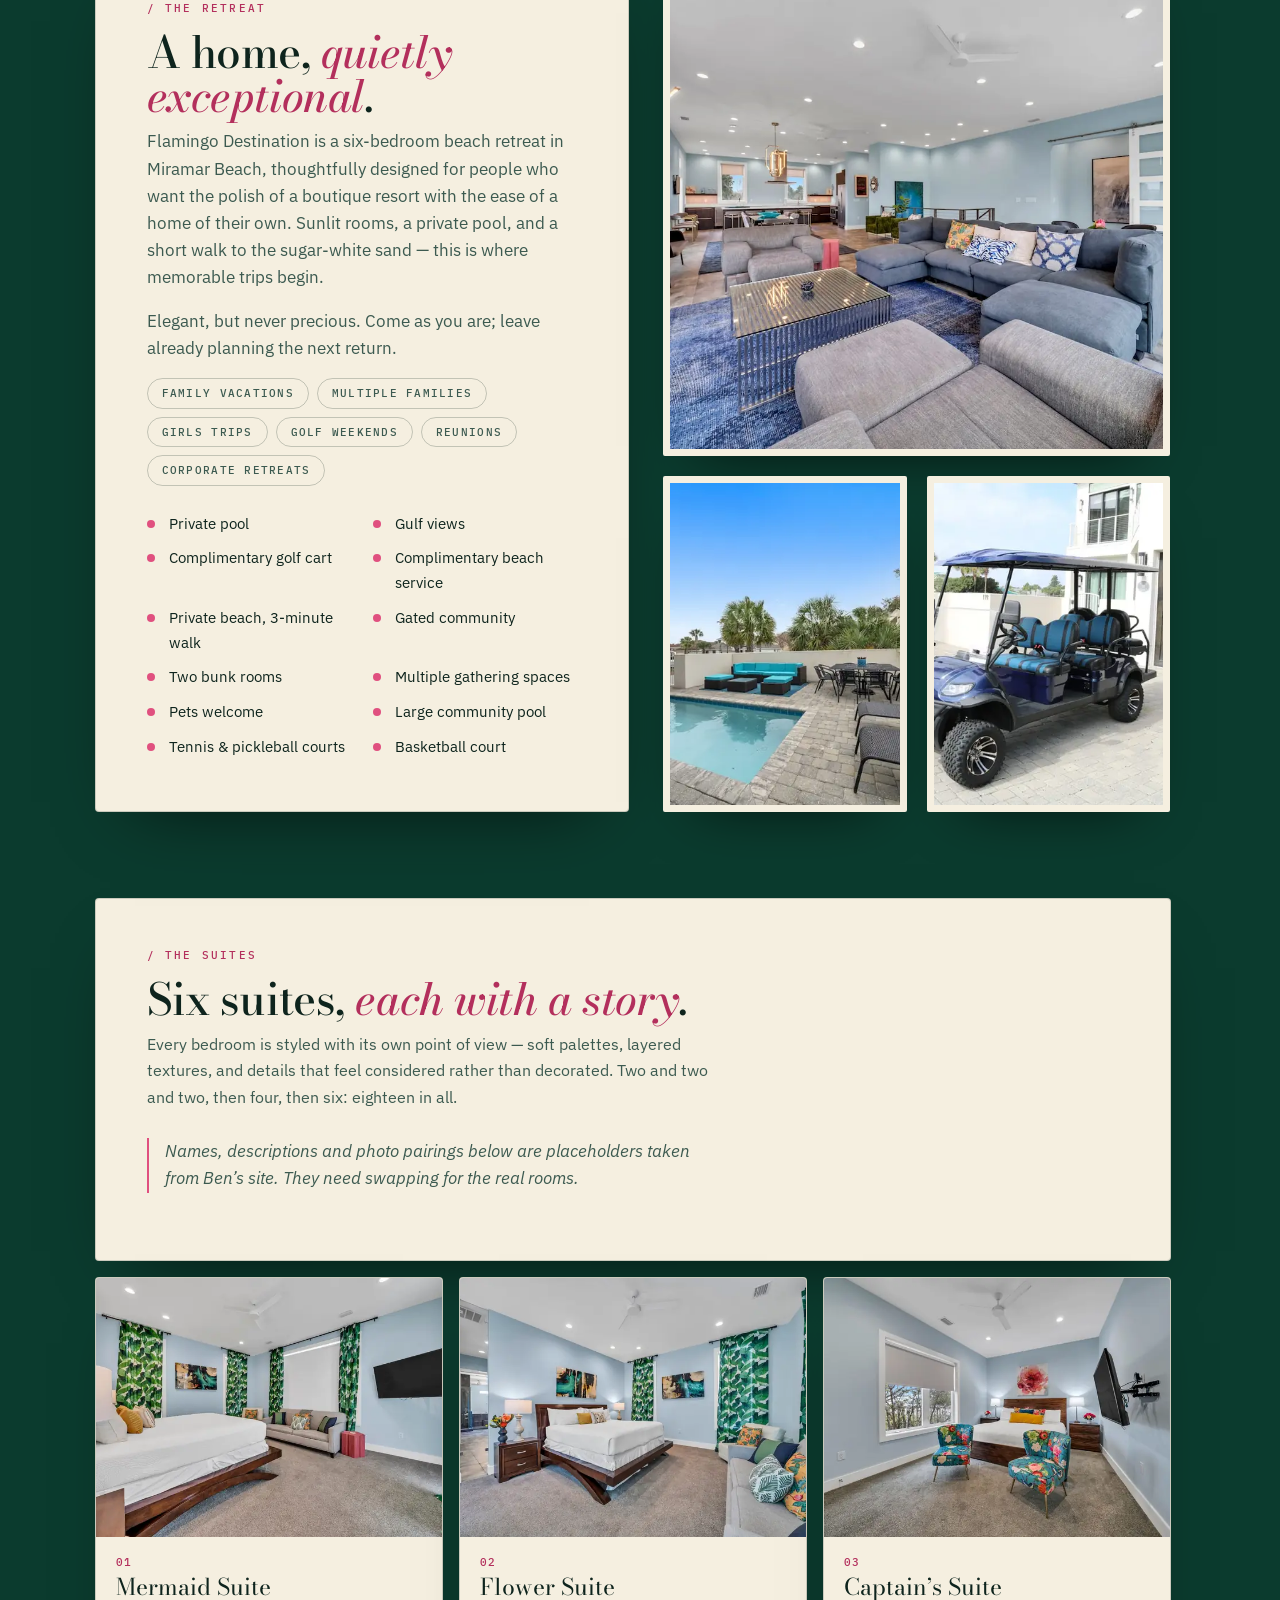
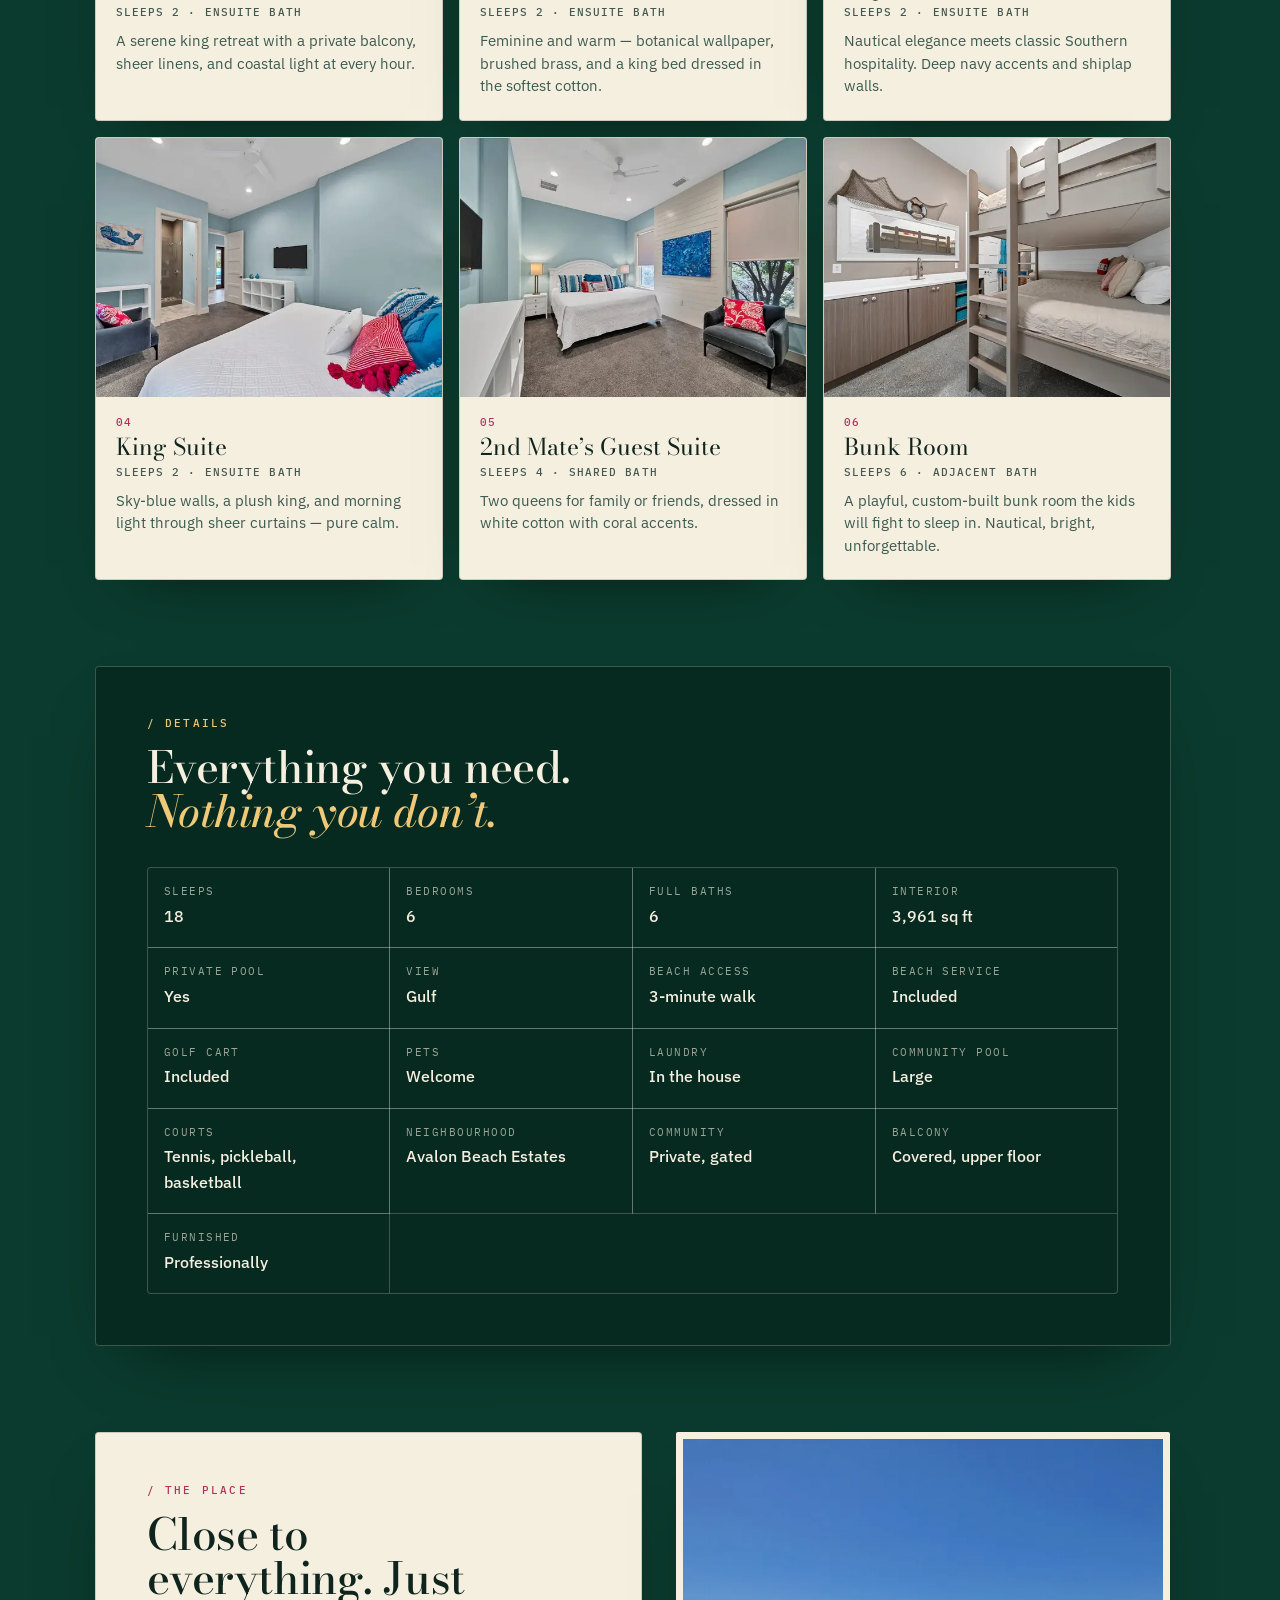
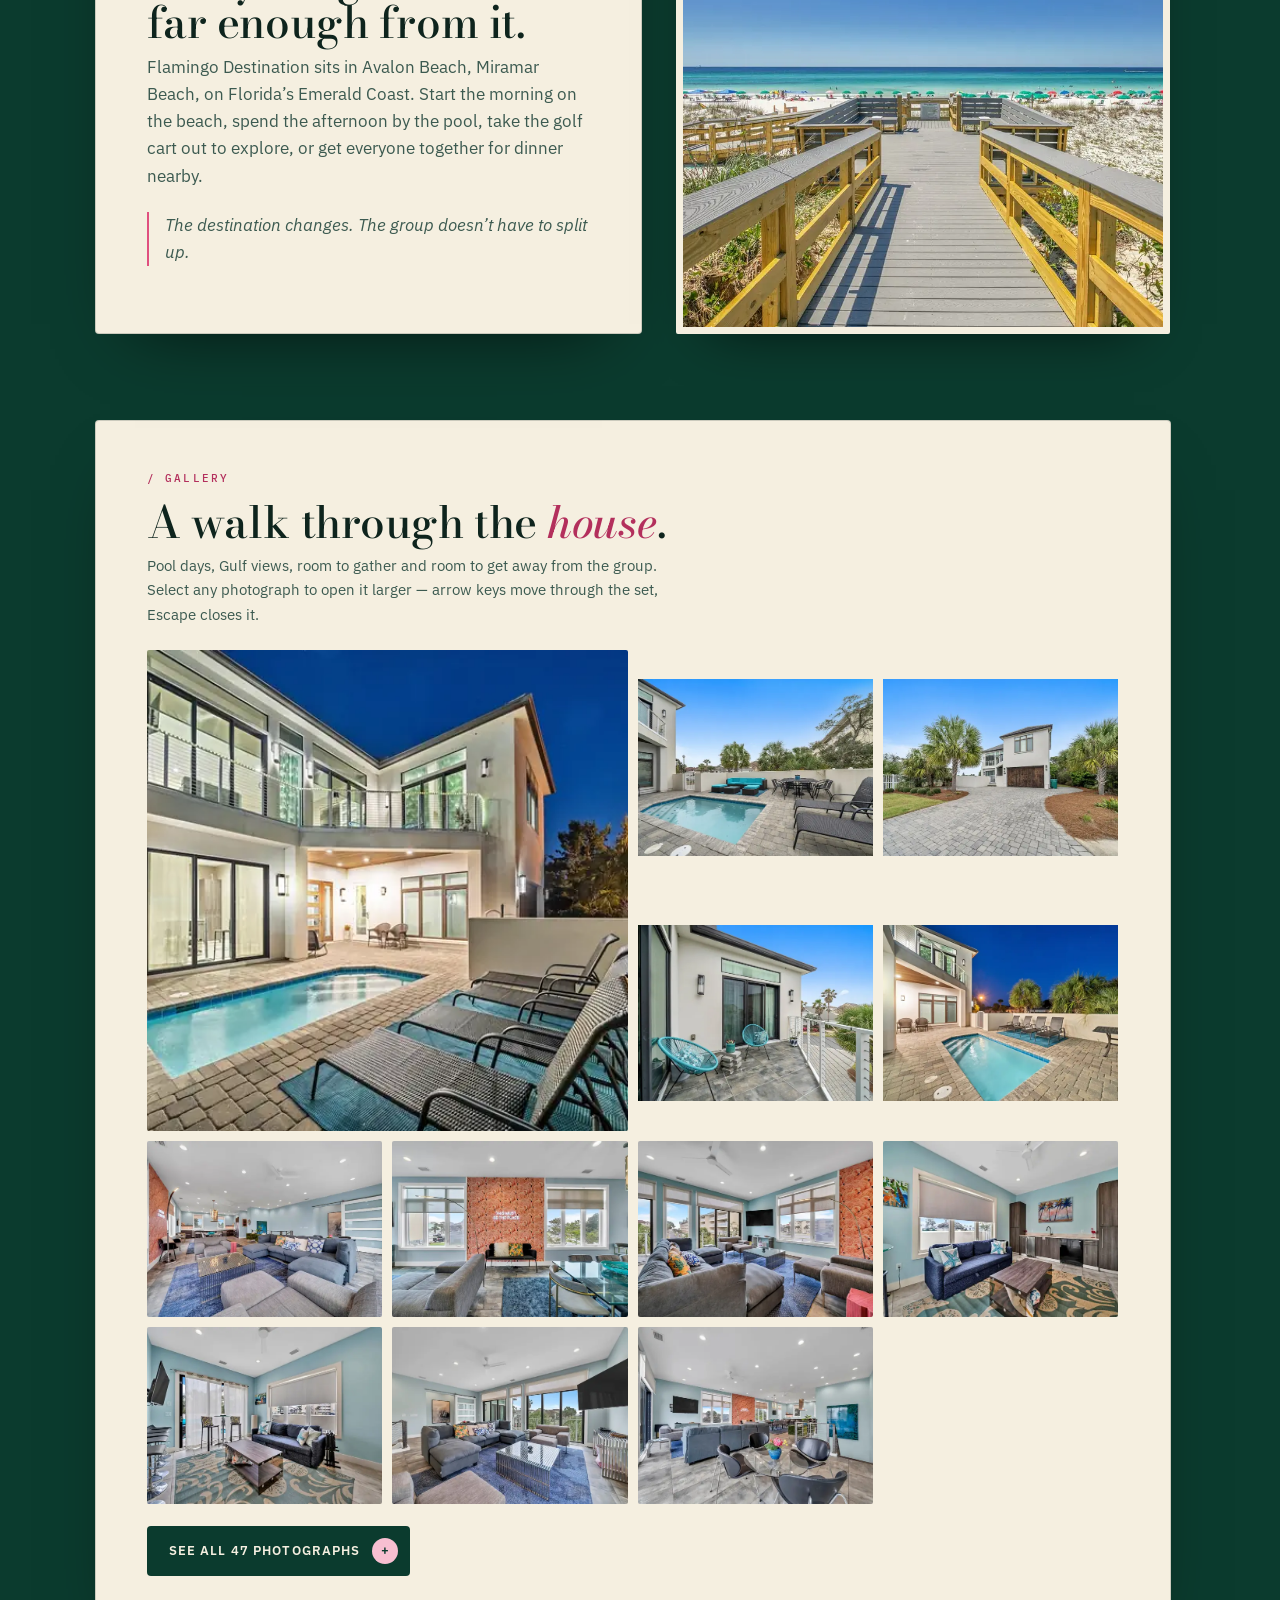
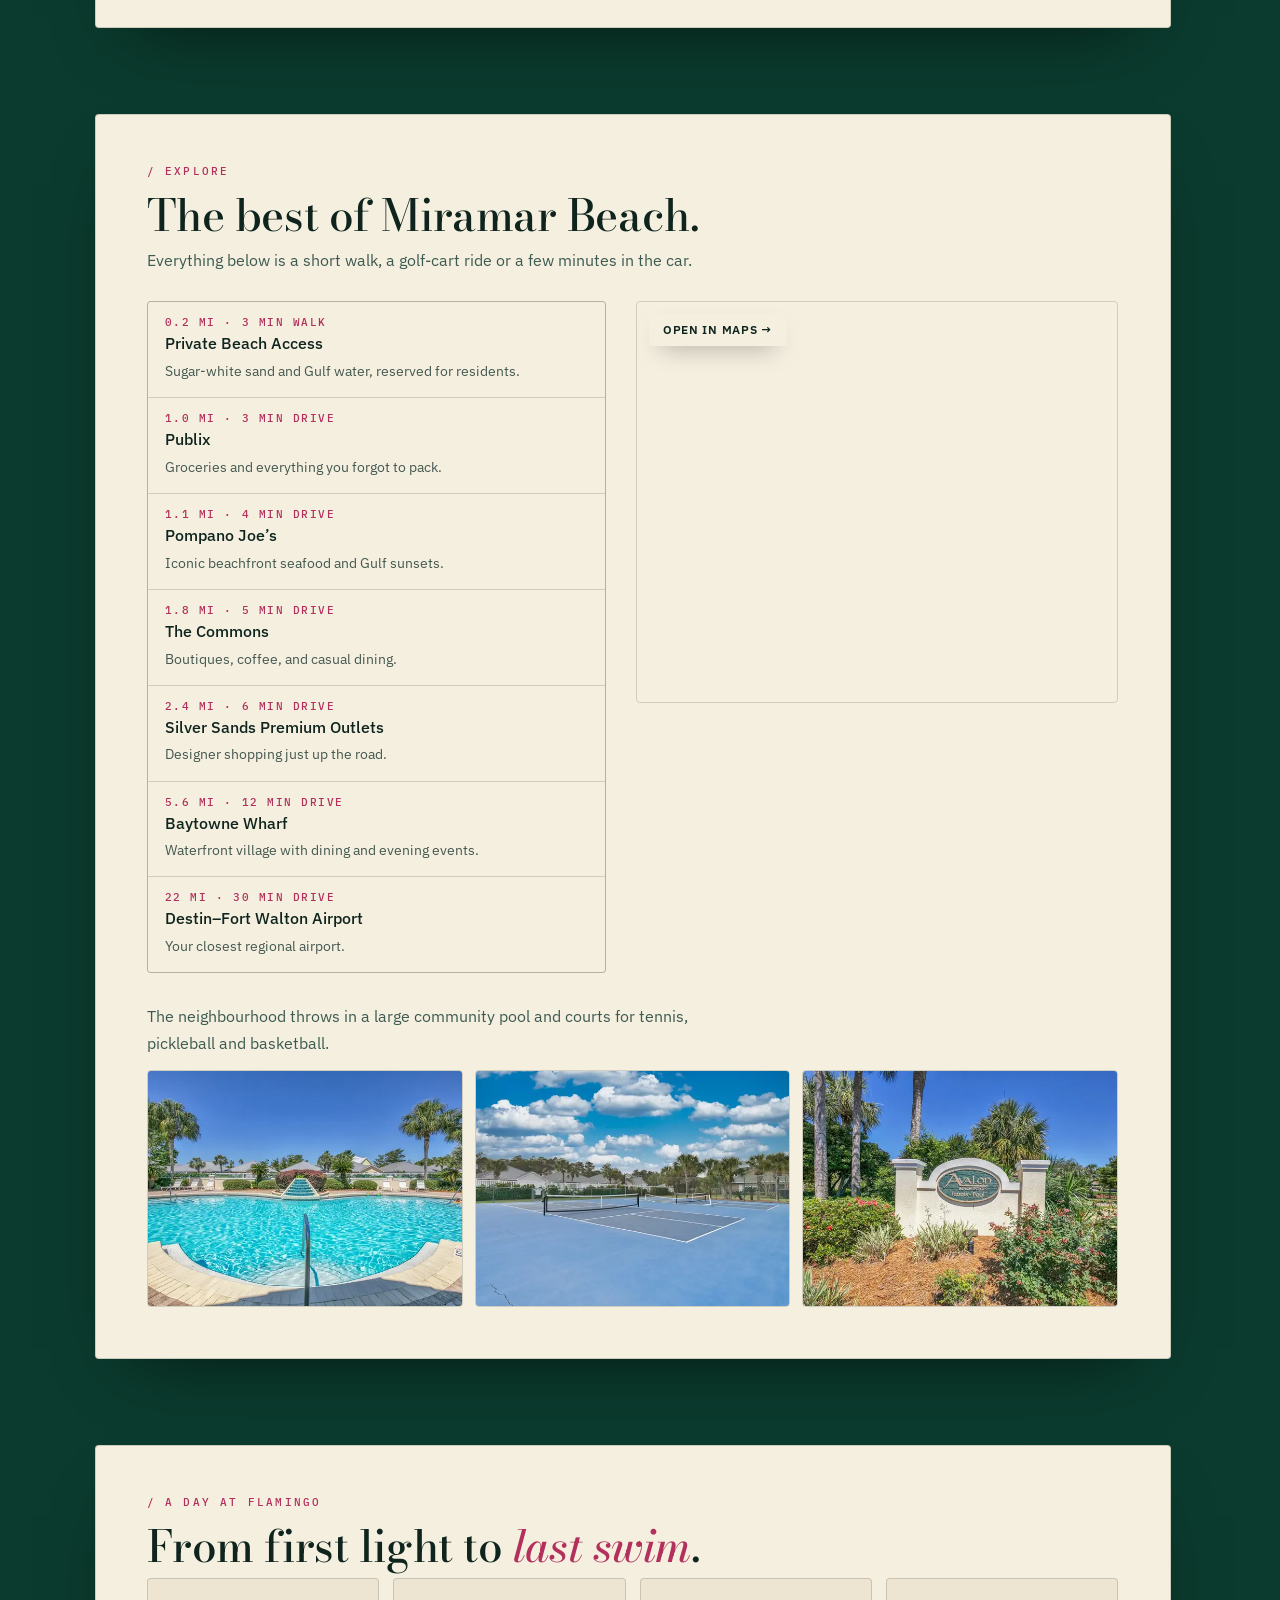
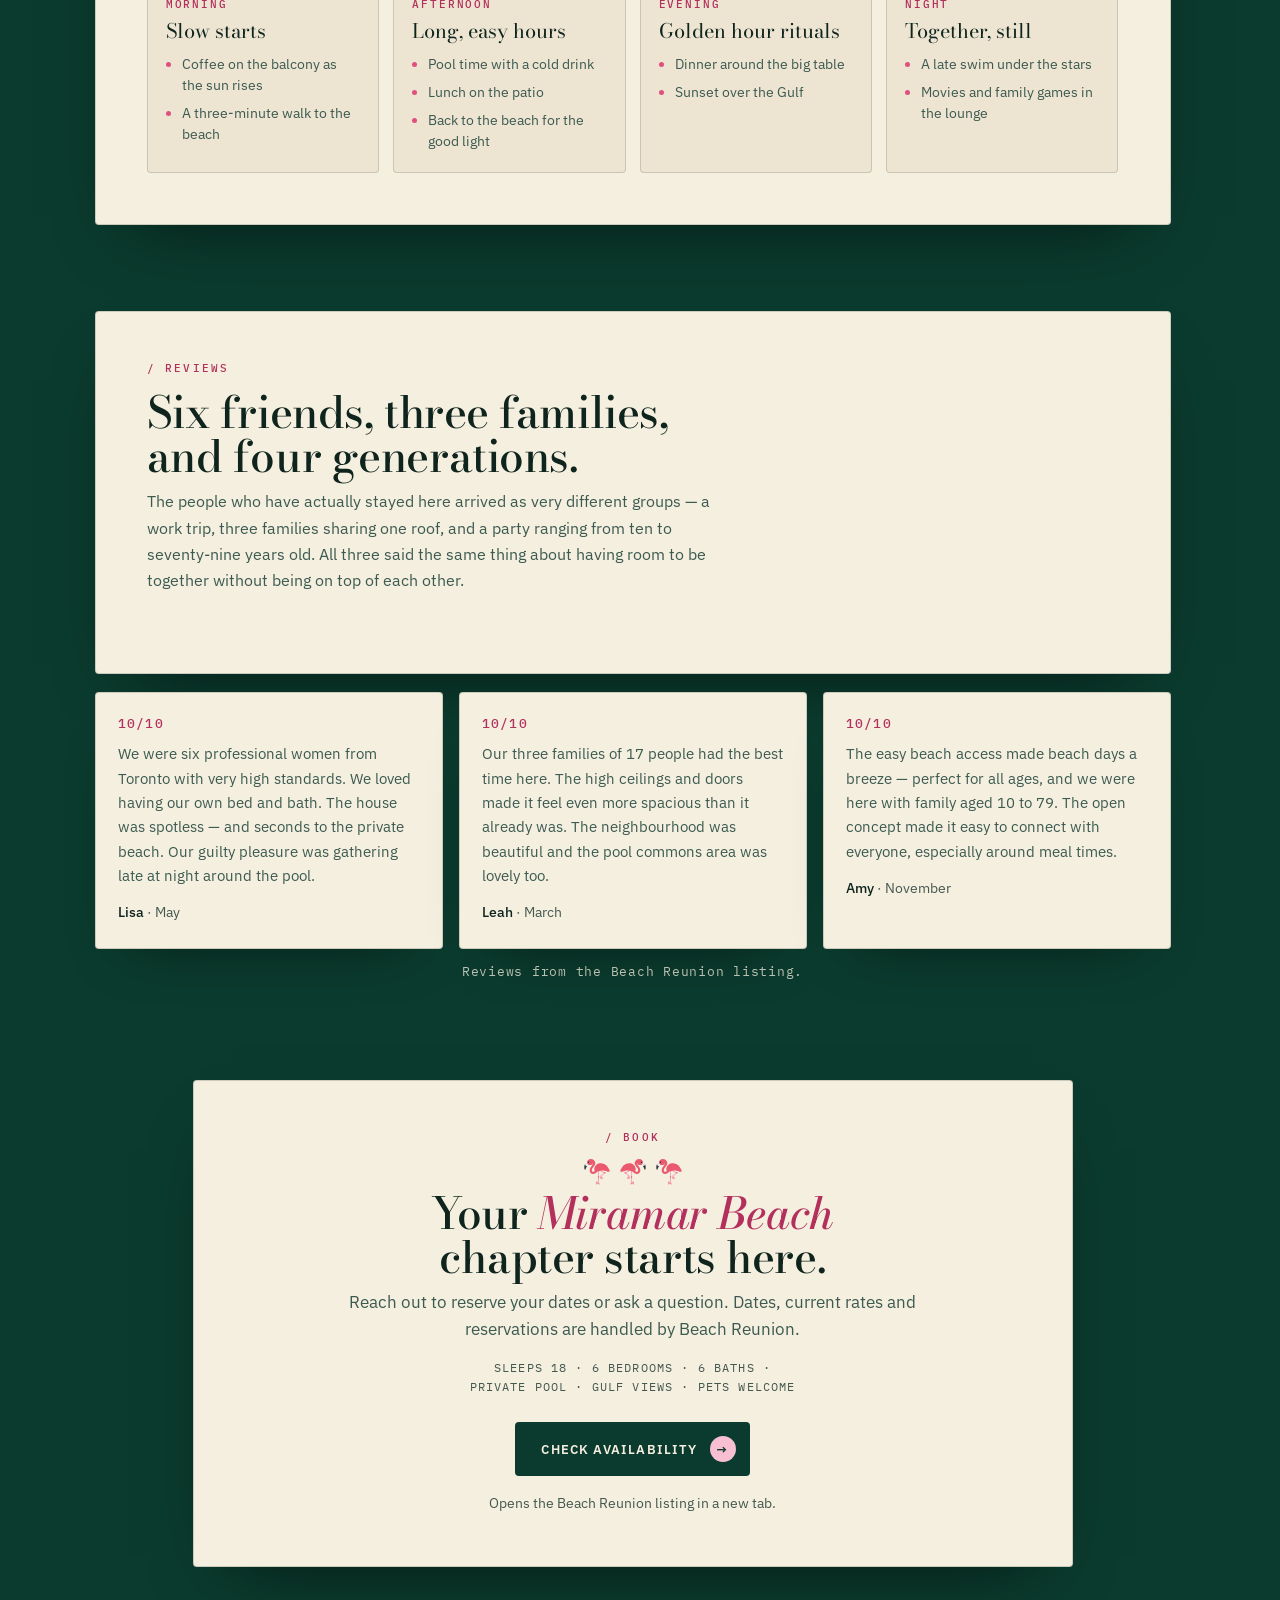
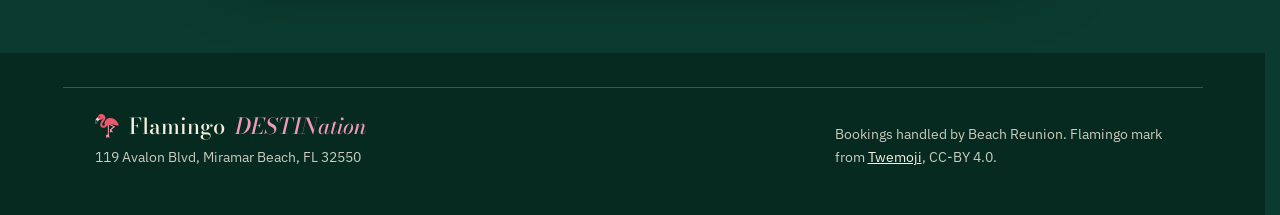
==== commit 6ec32a8a: "Build the Suites section Six cards — photo, number, name, sleeps count, bath type and a line — follo" ====
--- a/preview/wallpaper/index.html
+++ b/preview/wallpaper/index.html
@@ -9,7 +9,7 @@
 <link rel="preconnect" href="https://fonts.gstatic.com" crossorigin>
 <link href="https://fonts.googleapis.com/css2?family=Bodoni+Moda:ital,opsz,wght@0,6..96,400..700;1,6..96,400..600&family=IBM+Plex+Sans:wght@400;500;600&family=IBM+Plex+Mono:wght@400;500&display=swap" rel="stylesheet">
 <link rel="icon" href="data:image/svg+xml,%3Csvg xmlns='http://www.w3.org/2000/svg' viewBox='0 0 100 100'%3E%3Ctext y='.9em' font-size='90'%3E%F0%9F%A6%A9%3C/text%3E%3C/svg%3E">
-<link rel="stylesheet" href="styles.css?v=10">
+<link rel="stylesheet" href="styles.css?v=11">
 </head>
 <body>
 <a class="skip" href="#main">Skip to content</a>
@@ -46,7 +46,8 @@
 
     <ul class="nav-links" id="nav-links">
       <li><a href="#top">Home</a></li>
-      <li><a href="#house">The house</a></li>
+      <li><a href="#house">The retreat</a></li>
+      <li><a href="#suites">Suites</a></li>
       <li><a href="#details">Amenities</a></li>
       <li><a href="#gallery">Gallery</a></li>
       <li><a href="#explore">Explore</a></li>
@@ -67,7 +68,8 @@
     <div class="menu-panel" role="dialog" aria-modal="true" aria-label="Menu">
       <ul>
         <li><a href="#top">Home</a></li>
-        <li><a href="#house">The house</a></li>
+        <li><a href="#house">The retreat</a></li>
+      <li><a href="#suites">Suites</a></li>
         <li><a href="#details">Amenities</a></li>
         <li><a href="#gallery">Gallery</a></li>
         <li><a href="#explore">Explore</a></li>
@@ -157,6 +159,75 @@
              alt="The private pool in daylight, loungers along the paved courtyard.">
         <img class="ph" src="../../assets/photos/thumb/golf-cart.webp" width="680" height="453" loading="lazy" decoding="async"
              alt="The six-seat golf cart that comes with the house.">
+      </div>
+    </div>
+  </section>
+
+
+  <section id="suites" class="section">
+    <div class="wrap">
+      <div class="panel">
+        <p class="eyebrow">/ The suites</p>
+        <h2>Six suites, <em>each with a story</em>.</h2>
+        <p class="section-lede">Every bedroom is styled with its own point of view — soft palettes, layered textures, and details that feel considered rather than decorated. Two and two and two, then four, then six: eighteen in all.</p>
+        <p class="note">Names, descriptions and photo pairings below are placeholders taken from Ben’s site. They need swapping for the real rooms.</p>
+      </div>
+
+      <div class="suites">
+        <article class="suite">
+          <img src="../../assets/photos/thumb/bedroom-palm-01.webp" width="680" height="453" loading="lazy" decoding="async" alt="Bedroom with palm-print curtains and a wall-mounted television.">
+          <div class="suite-body">
+            <p class="suite-no">01</p>
+            <h3>Mermaid Suite</h3>
+            <p class="suite-meta">Sleeps 2 · Ensuite bath</p>
+            <p class="suite-line">A serene king retreat with a private balcony, sheer linens, and coastal light at every hour.</p>
+          </div>
+        </article>
+        <article class="suite">
+          <img src="../../assets/photos/thumb/bedroom-palm-02.webp" width="680" height="453" loading="lazy" decoding="async" alt="Bedroom with palm-print curtains and a bright window.">
+          <div class="suite-body">
+            <p class="suite-no">02</p>
+            <h3>Flower Suite</h3>
+            <p class="suite-meta">Sleeps 2 · Ensuite bath</p>
+            <p class="suite-line">Feminine and warm — botanical wallpaper, brushed brass, and a king bed dressed in the softest cotton.</p>
+          </div>
+        </article>
+        <article class="suite">
+          <img src="../../assets/photos/thumb/bedroom-teal.webp" width="680" height="453" loading="lazy" decoding="async" alt="Bedroom with two teal accent chairs by the window.">
+          <div class="suite-body">
+            <p class="suite-no">03</p>
+            <h3>Captain’s Suite</h3>
+            <p class="suite-meta">Sleeps 2 · Ensuite bath</p>
+            <p class="suite-line">Nautical elegance meets classic Southern hospitality. Deep navy accents and shiplap walls.</p>
+          </div>
+        </article>
+        <article class="suite">
+          <img src="../../assets/photos/thumb/bedroom-01.webp" width="680" height="453" loading="lazy" decoding="async" alt="Bedroom with a light blue wall, patterned pillows and a television.">
+          <div class="suite-body">
+            <p class="suite-no">04</p>
+            <h3>King Suite</h3>
+            <p class="suite-meta">Sleeps 2 · Ensuite bath</p>
+            <p class="suite-line">Sky-blue walls, a plush king, and morning light through sheer curtains — pure calm.</p>
+          </div>
+        </article>
+        <article class="suite">
+          <img src="../../assets/photos/thumb/bedroom-04.webp" width="680" height="453" loading="lazy" decoding="async" alt="Bedroom in blues with coastal artwork above the bed.">
+          <div class="suite-body">
+            <p class="suite-no">05</p>
+            <h3>2nd Mate’s Guest Suite</h3>
+            <p class="suite-meta">Sleeps 4 · Shared bath</p>
+            <p class="suite-line">Two queens for family or friends, dressed in white cotton with coral accents.</p>
+          </div>
+        </article>
+        <article class="suite">
+          <img src="../../assets/photos/thumb/bunk-room-01.webp" width="680" height="453" loading="lazy" decoding="async" alt="Bunk room with built-in bunks and a television.">
+          <div class="suite-body">
+            <p class="suite-no">06</p>
+            <h3>Bunk Room</h3>
+            <p class="suite-meta">Sleeps 6 · Adjacent bath</p>
+            <p class="suite-line">A playful, custom-built bunk room the kids will fight to sleep in. Nautical, bright, unforgettable.</p>
+          </div>
+        </article>
       </div>
     </div>
   </section>
--- a/preview/wallpaper/styles.css
+++ b/preview/wallpaper/styles.css
@@ -345,3 +345,19 @@
   border-radius:50%;background:var(--pink)}
 @media (max-width:980px){.day{grid-template-columns:1fr 1fr}}
 @media (max-width:560px){.day{grid-template-columns:1fr}}
+
+/* ── the suites ─────────────────────────────────────────── */
+.suites{display:grid;grid-template-columns:repeat(3,1fr);gap:16px;margin-top:18px}
+.suite{background:var(--cream);border:1px solid rgba(14,36,29,.18);border-radius:var(--r);
+  overflow:hidden;box-shadow:0 26px 60px -40px rgba(0,0,0,.7);display:flex;flex-direction:column}
+.suite img{width:100%;height:auto;aspect-ratio:4/3;object-fit:cover;display:block}
+.suite-body{padding:20px 20px 22px;display:grid;gap:6px;align-content:start}
+.suite-no{font:500 10.5px/1 var(--mono);letter-spacing:.18em;color:var(--pink-deep);margin:0}
+.suite h3{font:400 23px/1.1 var(--display);margin:0;color:var(--ink);
+  font-optical-sizing:none;font-variation-settings:"opsz" 14}
+.panel + .suites{margin-top:16px}
+.suite-meta{font:500 11px/1 var(--mono);letter-spacing:.1em;text-transform:uppercase;
+  color:var(--muted);margin:2px 0 6px}
+.suite-line{font-size:14.5px;line-height:1.55;color:var(--ink-soft);margin:0}
+@media (max-width:980px){.suites{grid-template-columns:1fr 1fr}}
+@media (max-width:620px){.suites{grid-template-columns:1fr}}
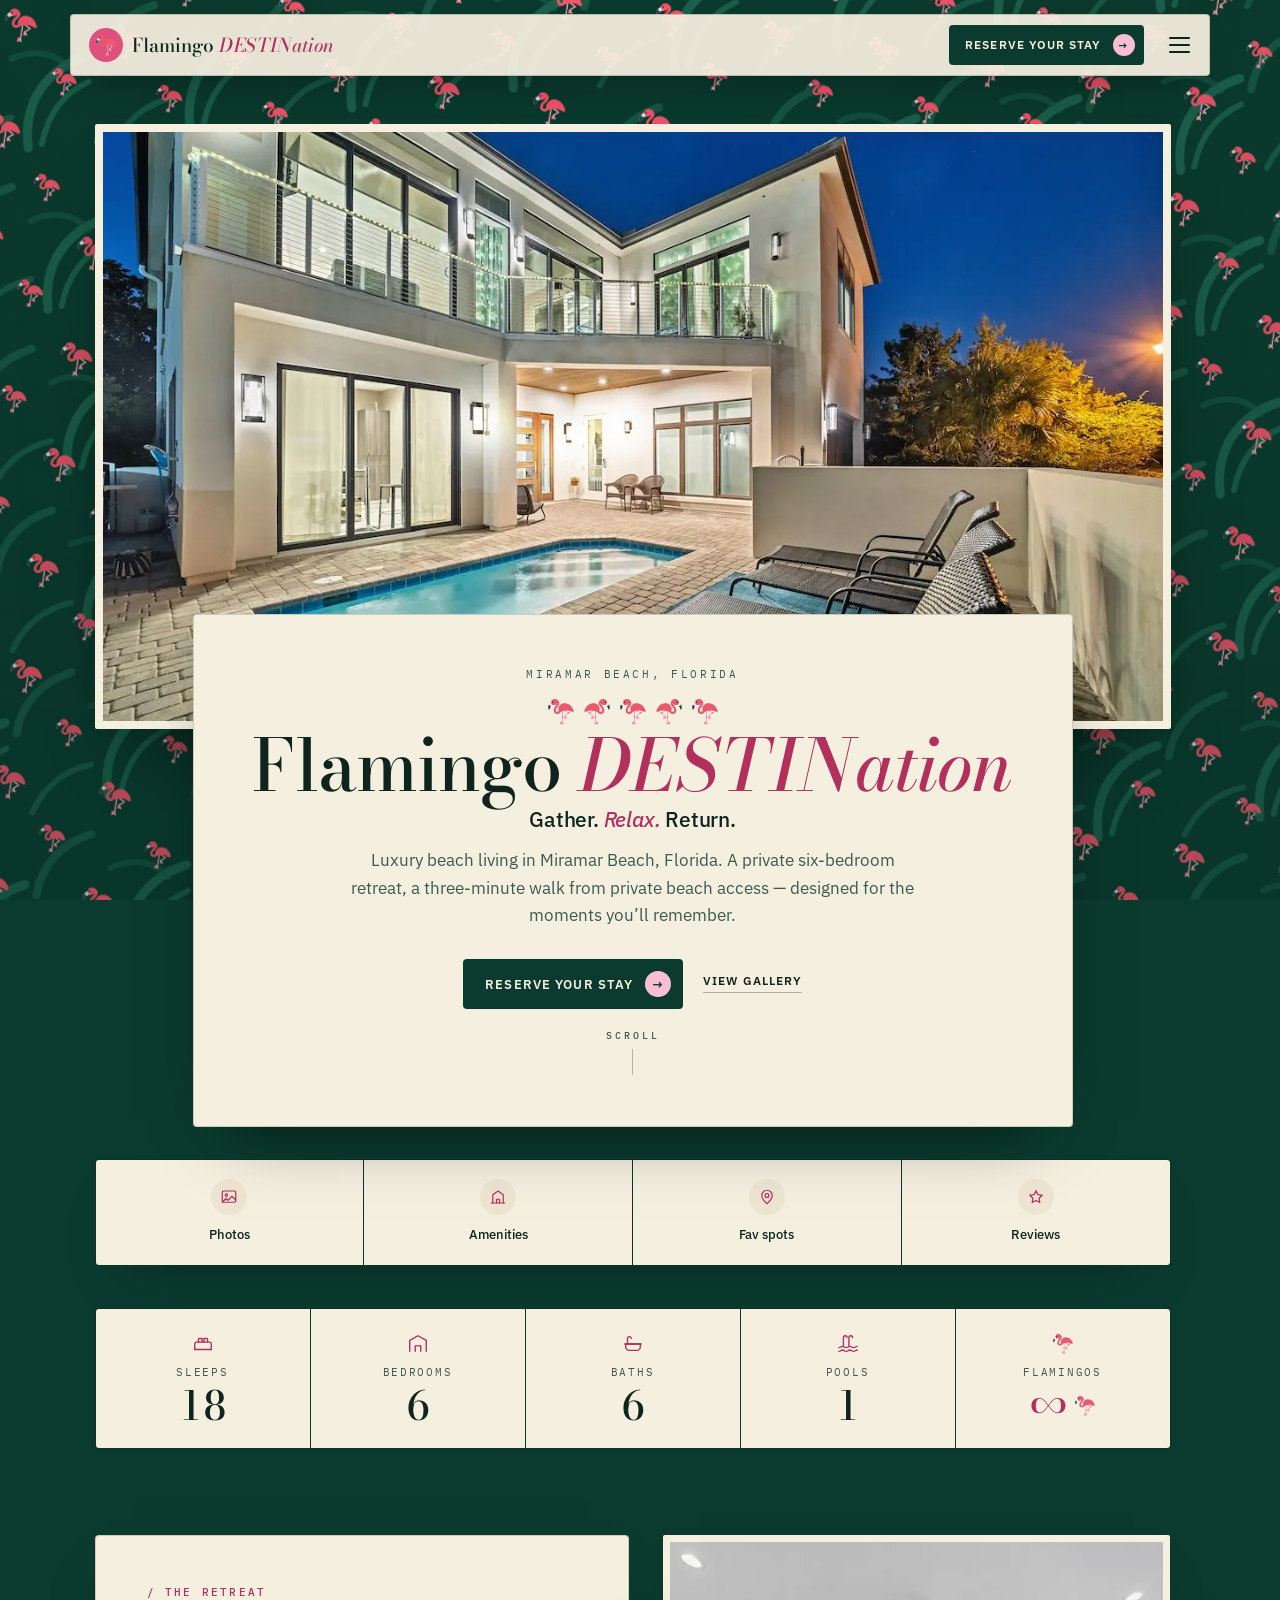
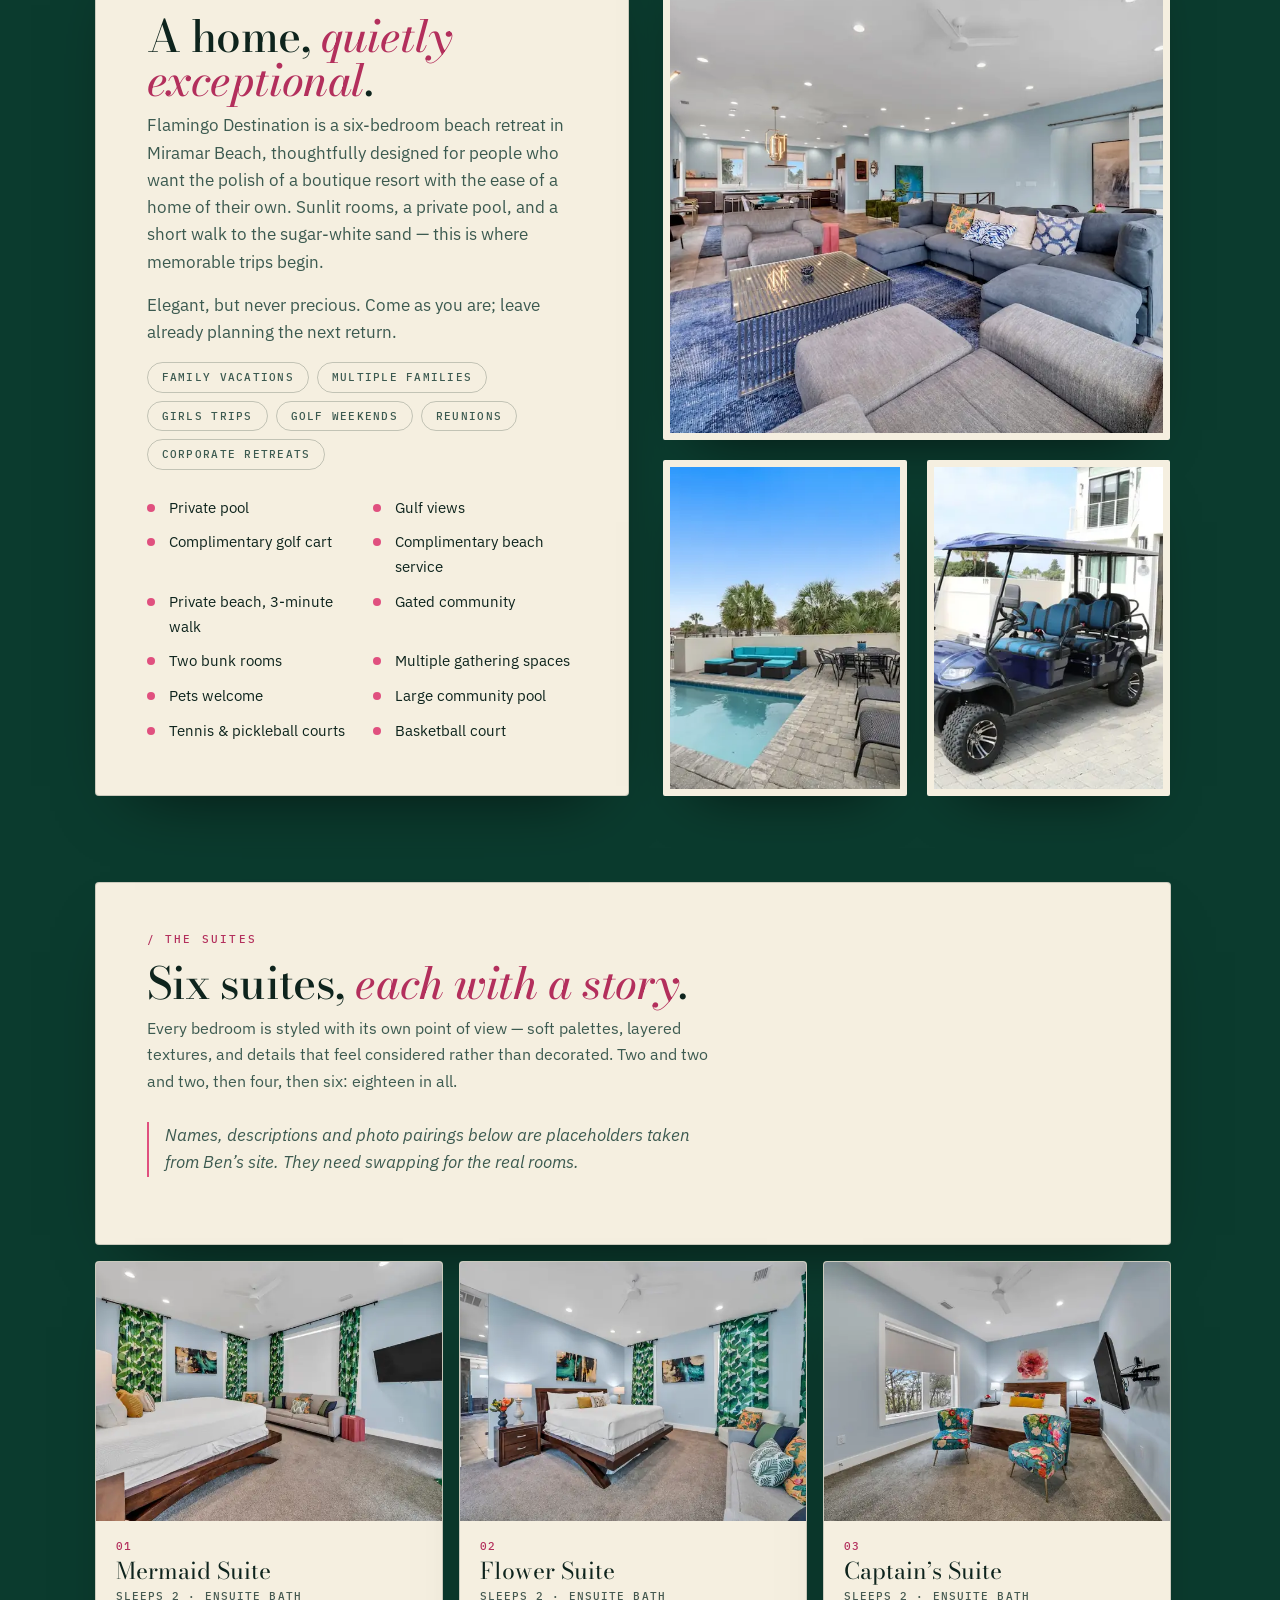
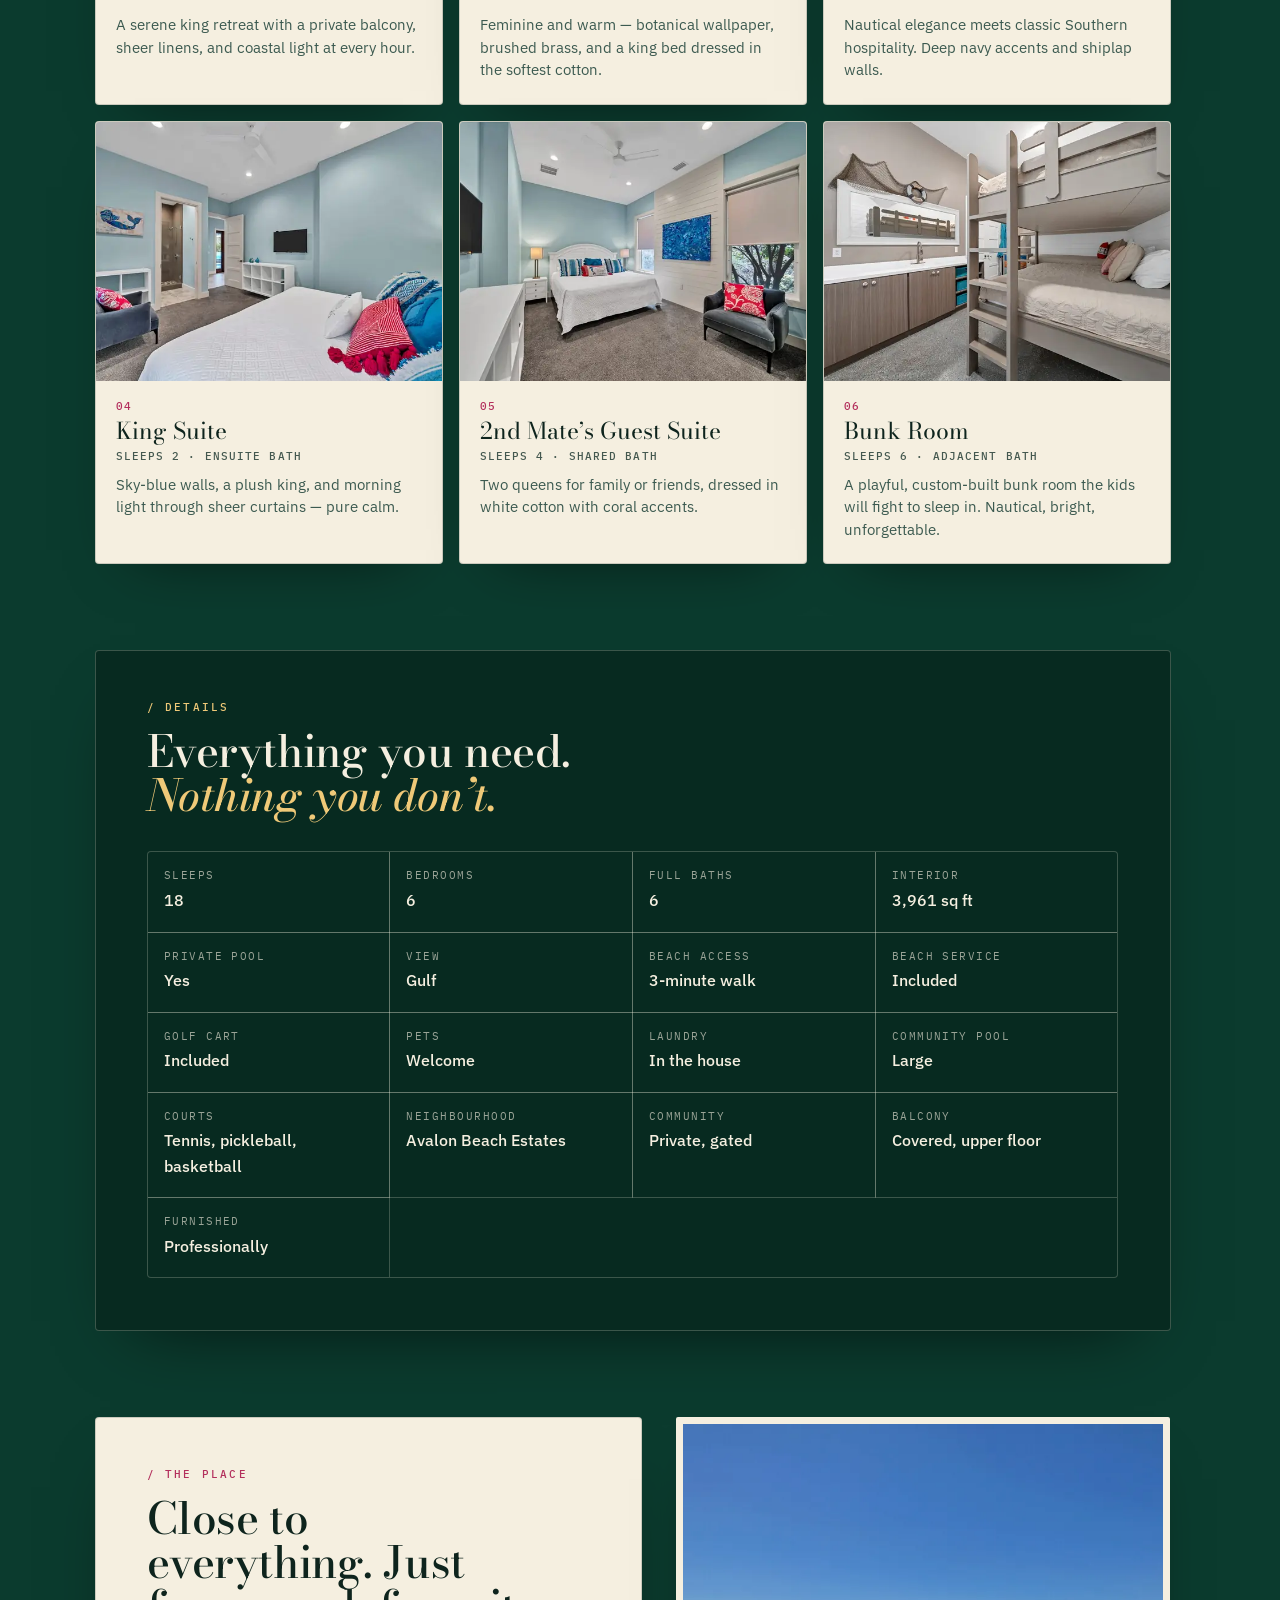
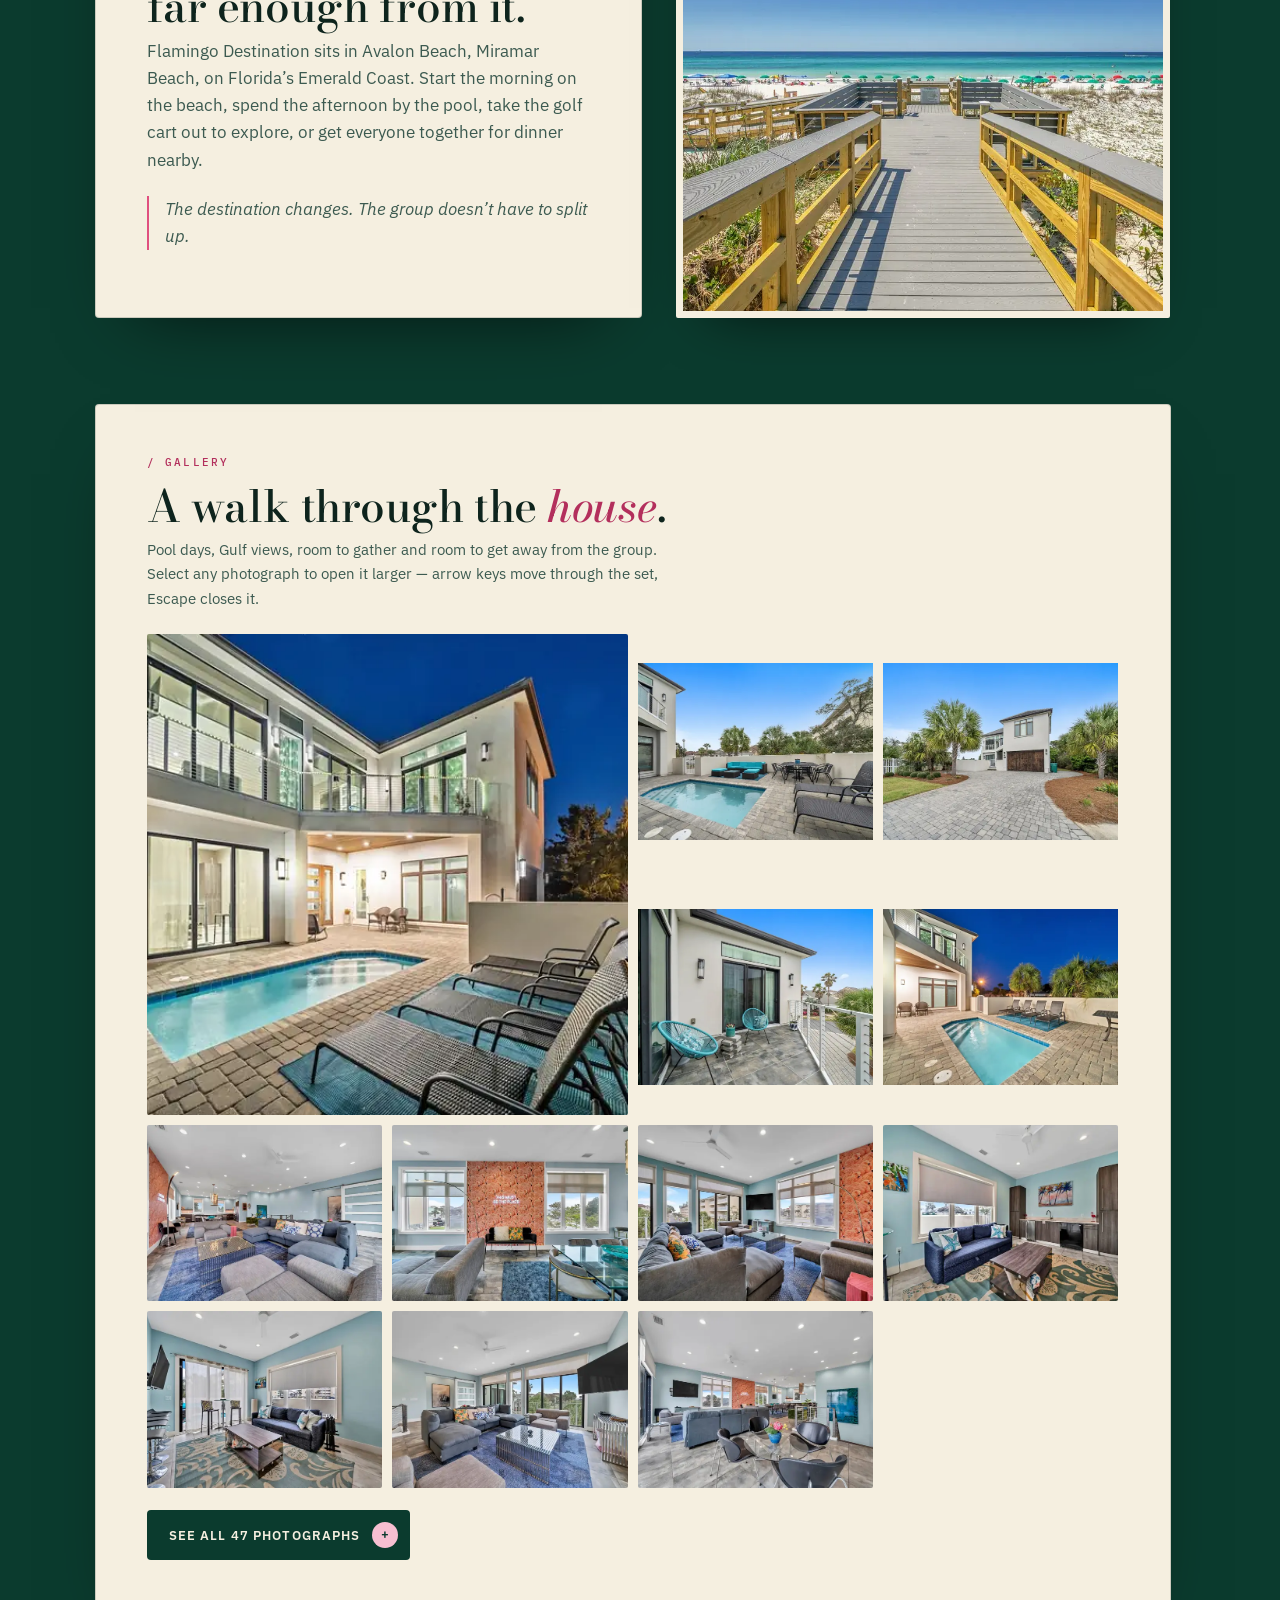
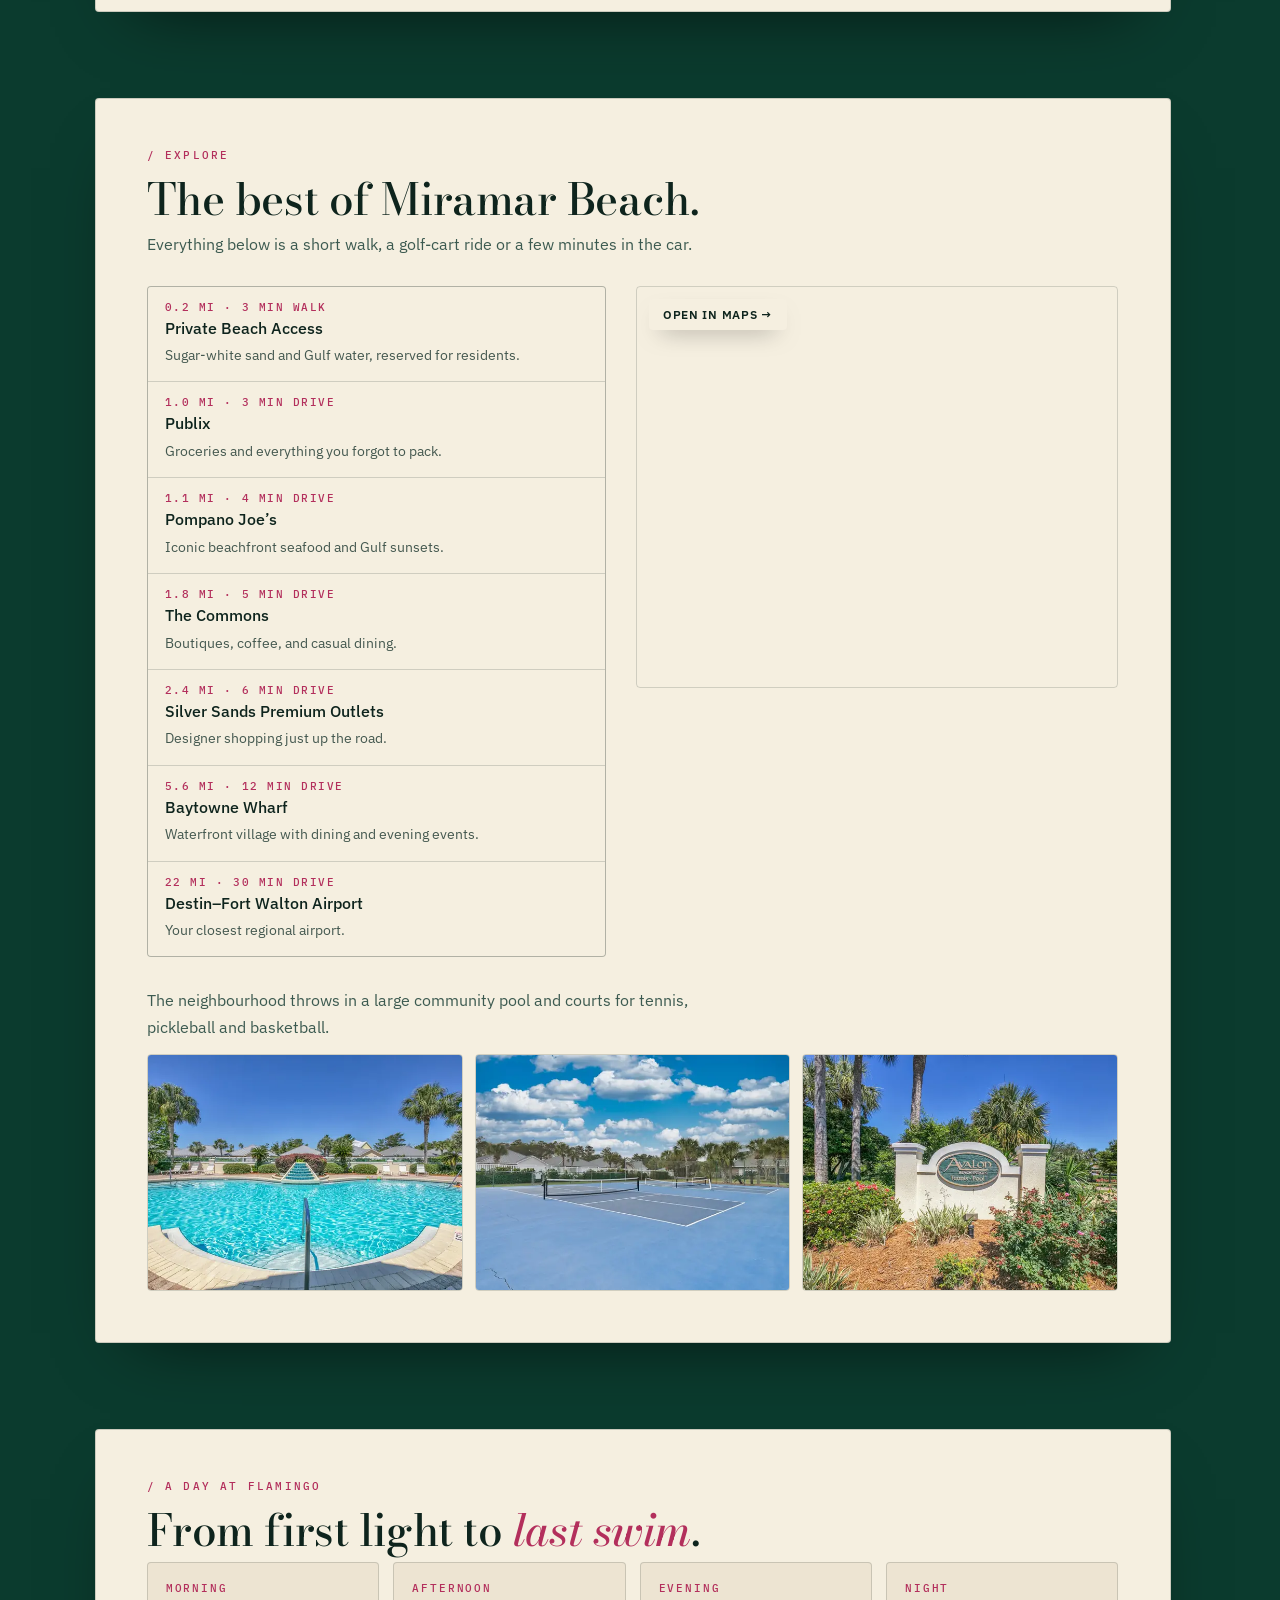
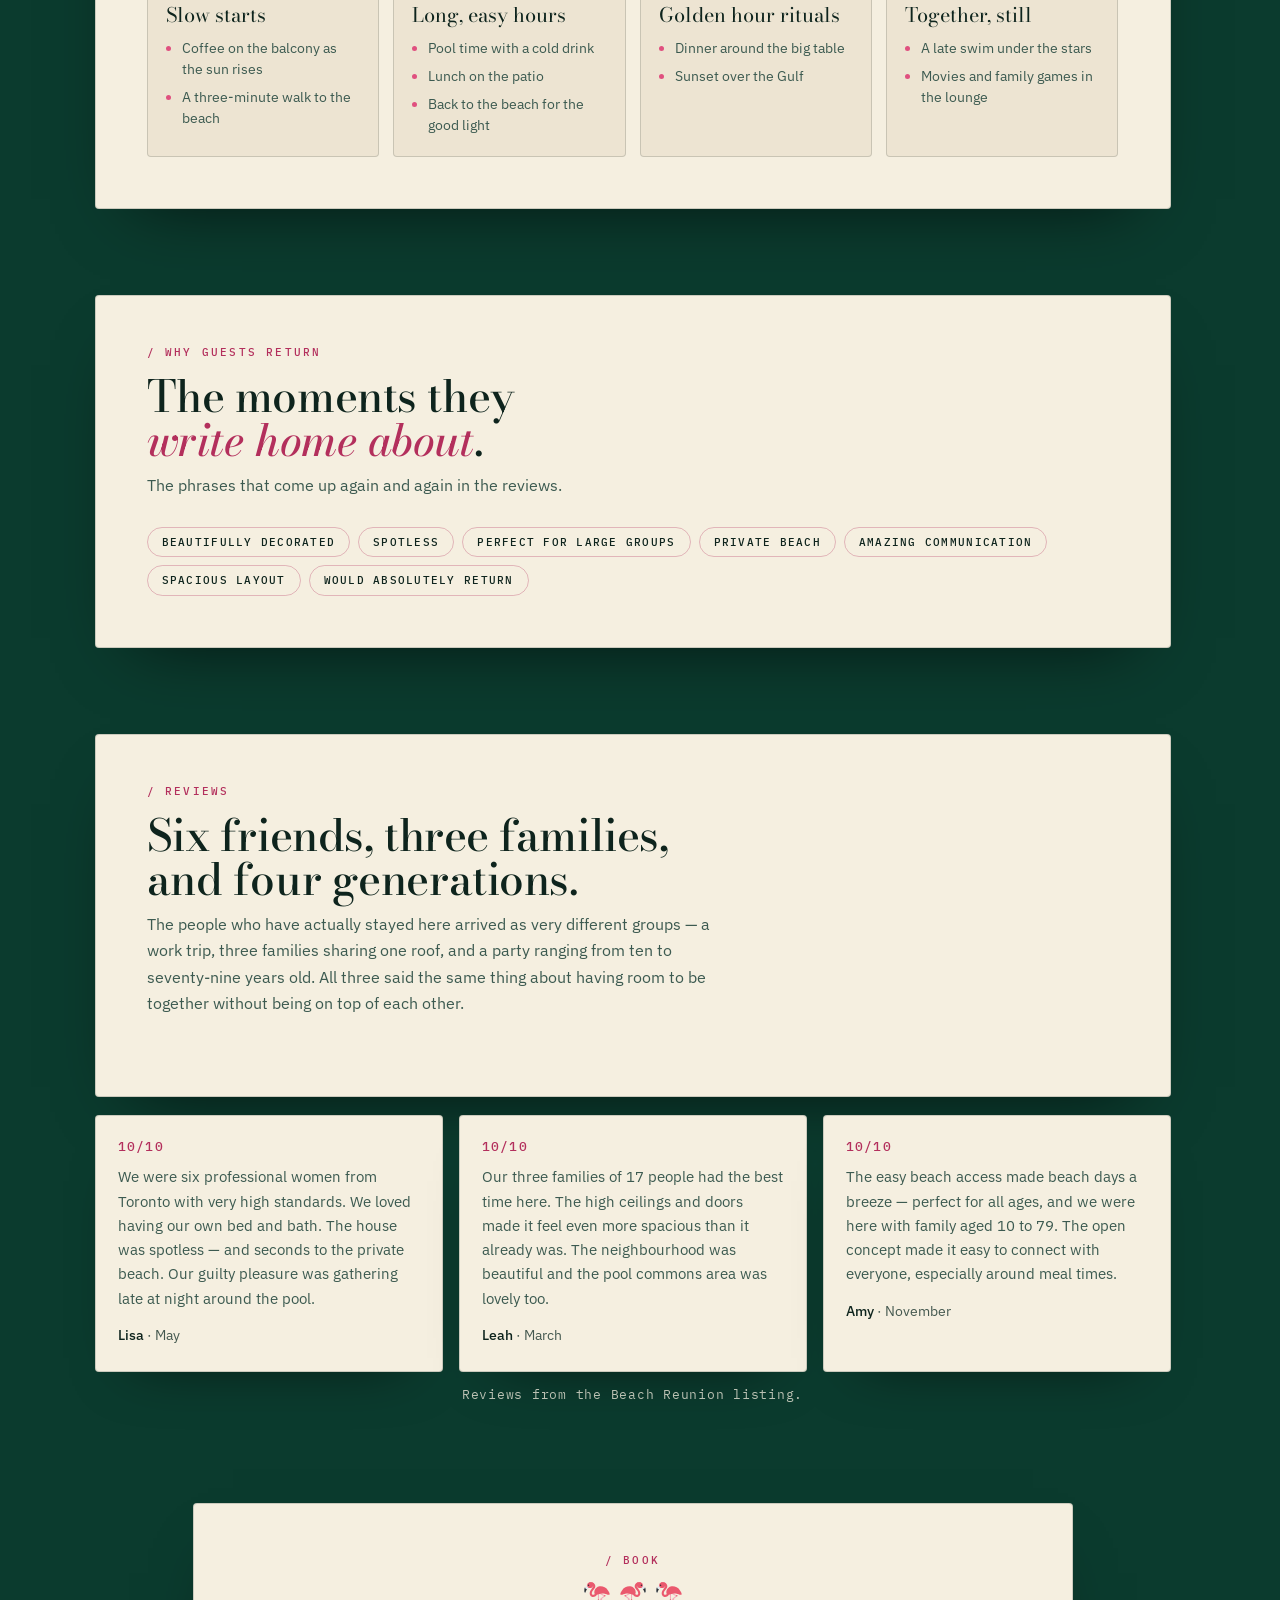
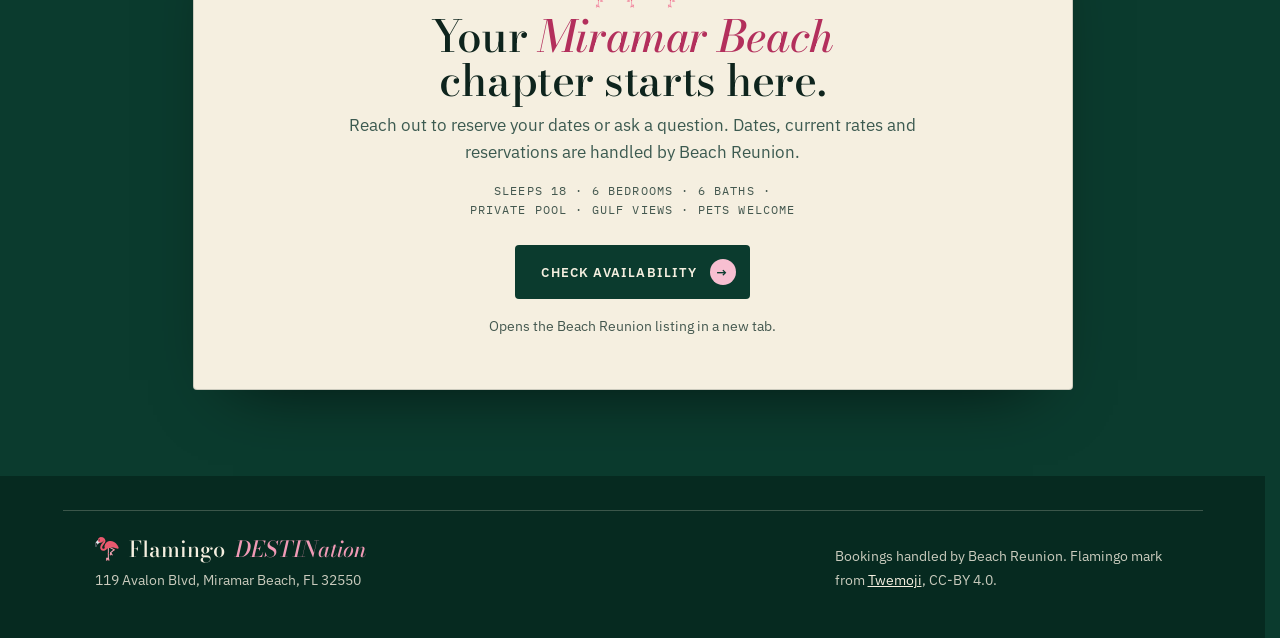
==== commit 977ee145: "Close three more gaps against Ben's site Hero — your sister's note asked for the photo at the top wh" ====
--- a/preview/wallpaper/index.html
+++ b/preview/wallpaper/index.html
@@ -9,7 +9,7 @@
 <link rel="preconnect" href="https://fonts.gstatic.com" crossorigin>
 <link href="https://fonts.googleapis.com/css2?family=Bodoni+Moda:ital,opsz,wght@0,6..96,400..700;1,6..96,400..600&family=IBM+Plex+Sans:wght@400;500;600&family=IBM+Plex+Mono:wght@400;500&display=swap" rel="stylesheet">
 <link rel="icon" href="data:image/svg+xml,%3Csvg xmlns='http://www.w3.org/2000/svg' viewBox='0 0 100 100'%3E%3Ctext y='.9em' font-size='90'%3E%F0%9F%A6%A9%3C/text%3E%3C/svg%3E">
-<link rel="stylesheet" href="styles.css?v=11">
+<link rel="stylesheet" href="styles.css?v=12">
 </head>
 <body>
 <a class="skip" href="#main">Skip to content</a>
@@ -84,6 +84,10 @@
 
   <section class="hero">
     <div class="wrap">
+      <div class="hero-media">
+        <img src="../../assets/photos/full/pool-house-dusk.webp" width="1200" height="800" fetchpriority="high" decoding="async"
+             alt="The private pool lit at dusk, loungers on the paved courtyard and the house glowing behind it.">
+      </div>
       <div class="panel panel--hero">
         <p class="est">Miramar Beach, Florida</p>
         <div class="rowbirds" aria-hidden="true">
@@ -96,13 +100,13 @@
         <h1>Flamingo <em><span class="destin">Destin</span>ation</em></h1>
         <p class="promise">Gather. <em>Relax.</em> Return.</p>
         <p class="lede">Luxury beach living in Miramar Beach, Florida. A private six-bedroom retreat, a three-minute walk from private beach access — designed for the moments you’ll remember.</p>
-        <a class="pill-cta" href="#book">Reserve your stay <span class="chip" aria-hidden="true">→</span></a>
-      </div>
-
-      <div class="hero-media">
-        <img src="../../assets/photos/full/pool-house-dusk.webp" width="1200" height="800" fetchpriority="high" decoding="async"
-             alt="The private pool lit at dusk, loungers on the paved courtyard and the house glowing behind it.">
-      </div>
+        <div class="hero-actions">
+          <a class="pill-cta" href="#book">Reserve your stay <span class="chip" aria-hidden="true">→</span></a>
+          <a class="ghost-cta" href="#gallery">View gallery</a>
+        </div>
+        <p class="scroll-cue" aria-hidden="true"><span>Scroll</span></p>
+      </div>
+
 
       <nav class="quicknav" aria-label="Jump to a section">
         <a href="#gallery"><span class="qn-ico" aria-hidden="true">
@@ -120,11 +124,11 @@
       </nav>
 
       <dl class="stat-strip">
-        <div class="stat"><dt>Sleeps</dt><dd data-count="18">18</dd></div>
-        <div class="stat"><dt>Bedrooms</dt><dd data-count="6">6</dd></div>
-        <div class="stat"><dt>Baths</dt><dd data-count="6">6</dd></div>
-        <div class="stat"><dt>Pools</dt><dd data-count="1">1</dd></div>
-        <div class="stat stat--pink"><dt>Flamingos</dt><dd>∞<svg class="bird bird--stat" viewBox="0 0 36 36" aria-hidden="true"><use href="#flamingo"/></svg></dd></div>
+        <div class="stat"><span class="stat-ico" aria-hidden="true"><svg viewBox="0 0 24 24" fill="none" stroke="currentColor" stroke-width="1.5" stroke-linecap="round" stroke-linejoin="round"><path d="M3 18v-6a2 2 0 0 1 2-2h14a2 2 0 0 1 2 2v6"/><path d="M3 18h18"/><path d="M7 10V7a1 1 0 0 1 1-1h3v4"/><path d="M13 10V6h3a1 1 0 0 1 1 1v3"/></svg></span><dt>Sleeps</dt><dd data-count="18">18</dd></div>
+        <div class="stat"><span class="stat-ico" aria-hidden="true"><svg viewBox="0 0 24 24" fill="none" stroke="currentColor" stroke-width="1.5" stroke-linecap="round" stroke-linejoin="round"><path d="M3 20V8l9-5 9 5v12"/><path d="M9 20v-6h6v6"/></svg></span><dt>Bedrooms</dt><dd data-count="6">6</dd></div>
+        <div class="stat"><span class="stat-ico" aria-hidden="true"><svg viewBox="0 0 24 24" fill="none" stroke="currentColor" stroke-width="1.5" stroke-linecap="round" stroke-linejoin="round"><path d="M4 12h16v3a4 4 0 0 1-4 4H8a4 4 0 0 1-4-4z"/><path d="M6 12V6a2 2 0 0 1 4 0"/><path d="M3 12h18"/></svg></span><dt>Baths</dt><dd data-count="6">6</dd></div>
+        <div class="stat"><span class="stat-ico" aria-hidden="true"><svg viewBox="0 0 24 24" fill="none" stroke="currentColor" stroke-width="1.5" stroke-linecap="round" stroke-linejoin="round"><path d="M2 16c2 0 2-1.4 4-1.4s2 1.4 4 1.4 2-1.4 4-1.4 2 1.4 4 1.4 2-1.4 4-1.4"/><path d="M2 20c2 0 2-1.4 4-1.4s2 1.4 4 1.4 2-1.4 4-1.4 2 1.4 4 1.4 2-1.4 4-1.4"/><path d="M7 14V5a2 2 0 0 1 4 0M13 14V5a2 2 0 0 1 4 0"/></svg></span><dt>Pools</dt><dd data-count="1">1</dd></div>
+        <div class="stat stat--pink"><span class="stat-ico" aria-hidden="true"><svg viewBox="0 0 36 36"><use href="#flamingo"/></svg></span><dt>Flamingos</dt><dd>∞<svg class="bird bird--stat" viewBox="0 0 36 36" aria-hidden="true"><use href="#flamingo"/></svg></dd></div>
       </dl>
     </div>
   </section>
@@ -494,6 +498,26 @@
     </div>
   </section>
 
+
+  <section id="why" class="section">
+    <div class="wrap">
+      <div class="panel">
+        <p class="eyebrow">/ Why guests return</p>
+        <h2>The moments they <em>write home about</em>.</h2>
+        <p class="section-lede">The phrases that come up again and again in the reviews.</p>
+        <div class="tags tags--why">
+          <span>Beautifully decorated</span>
+          <span>Spotless</span>
+          <span>Perfect for large groups</span>
+          <span>Private beach</span>
+          <span>Amazing communication</span>
+          <span>Spacious layout</span>
+          <span>Would absolutely return</span>
+        </div>
+      </div>
+    </div>
+  </section>
+
   <section id="reviews" class="section">
     <div class="wrap">
       <div class="panel">
--- a/preview/wallpaper/styles.css
+++ b/preview/wallpaper/styles.css
@@ -361,3 +361,31 @@
 .suite-line{font-size:14.5px;line-height:1.55;color:var(--ink-soft);margin:0}
 @media (max-width:980px){.suites{grid-template-columns:1fr 1fr}}
 @media (max-width:620px){.suites{grid-template-columns:1fr}}
+
+/* ── hero: photograph first, panel lapping over it ──────────
+   The wallpaper still frames the photo on all sides, so the flamingos
+   are the first thing you see — the photo sits on them, not over them. */
+.hero{padding-top:clamp(84px,11vw,124px)}
+.hero-media{margin:0}
+.hero-media img{aspect-ratio:16/9}
+.panel--hero{position:relative;z-index:1;margin-top:clamp(-120px,-9vw,-56px)}
+.hero-actions{display:flex;align-items:center;justify-content:center;gap:20px;flex-wrap:wrap}
+.ghost-cta{color:var(--ink);text-decoration:none;font:600 11.5px/1 var(--sans);
+  letter-spacing:.09em;text-transform:uppercase;border-bottom:1px solid rgba(14,36,29,.3);
+  padding-bottom:5px}
+.ghost-cta:hover{color:var(--pink-deep);border-color:var(--pink-deep)}
+.scroll-cue{margin:22px 0 0;display:grid;justify-items:center;gap:8px}
+.scroll-cue span{font:500 10px/1 var(--mono);letter-spacing:.3em;text-transform:uppercase;
+  color:var(--muted)}
+.scroll-cue::after{content:"";width:1px;height:26px;background:rgba(14,36,29,.28)}
+@media (max-width:880px){.panel--hero{margin-top:-40px}.hero-media img{aspect-ratio:4/3}}
+
+/* stat tiles gain icons */
+.stat-ico{display:grid;place-items:center;width:26px;height:26px;margin:0 auto 10px;
+  color:var(--pink-deep)}
+.stat-ico svg{width:22px;height:22px}
+.stat--pink .stat-ico svg{width:20px;height:20px}
+
+/* why guests return */
+.tags--why{margin:4px 0 0}
+.tags--why span{border-color:rgba(179,47,92,.3);color:var(--ink)}
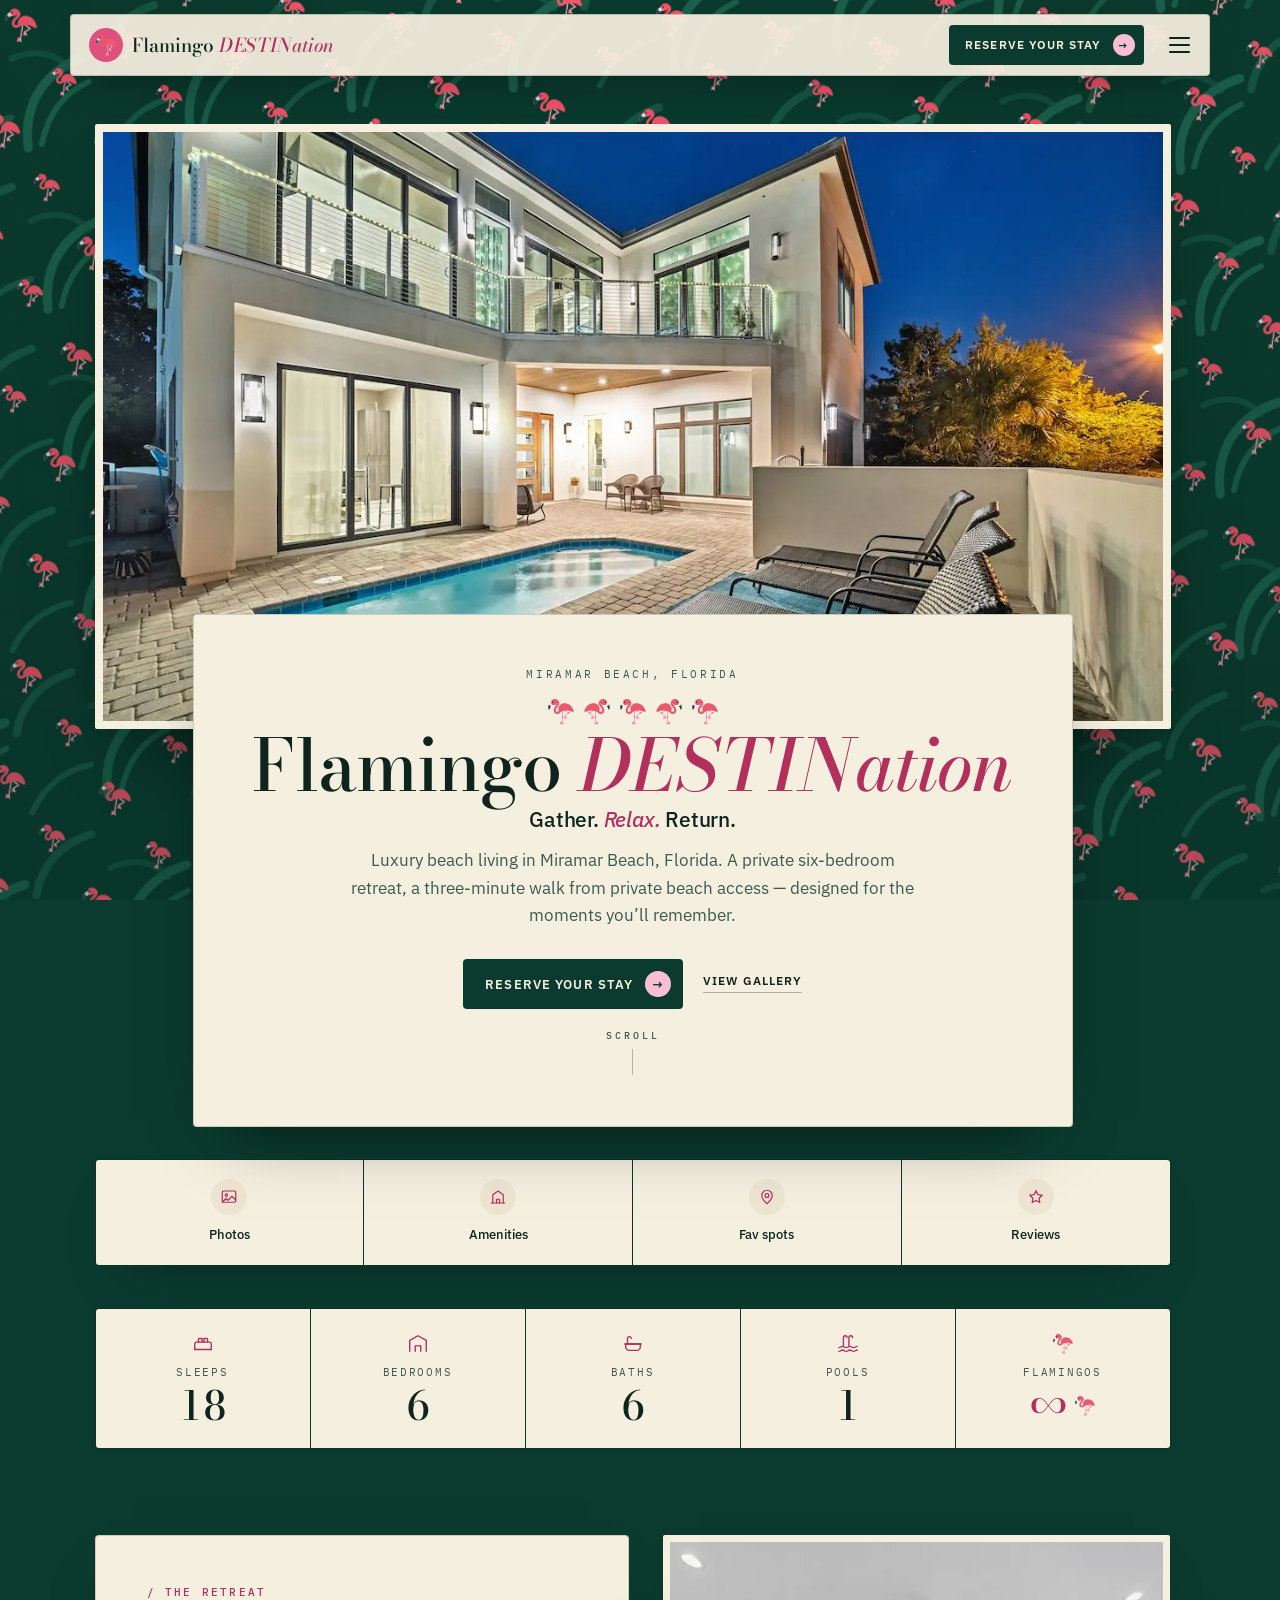
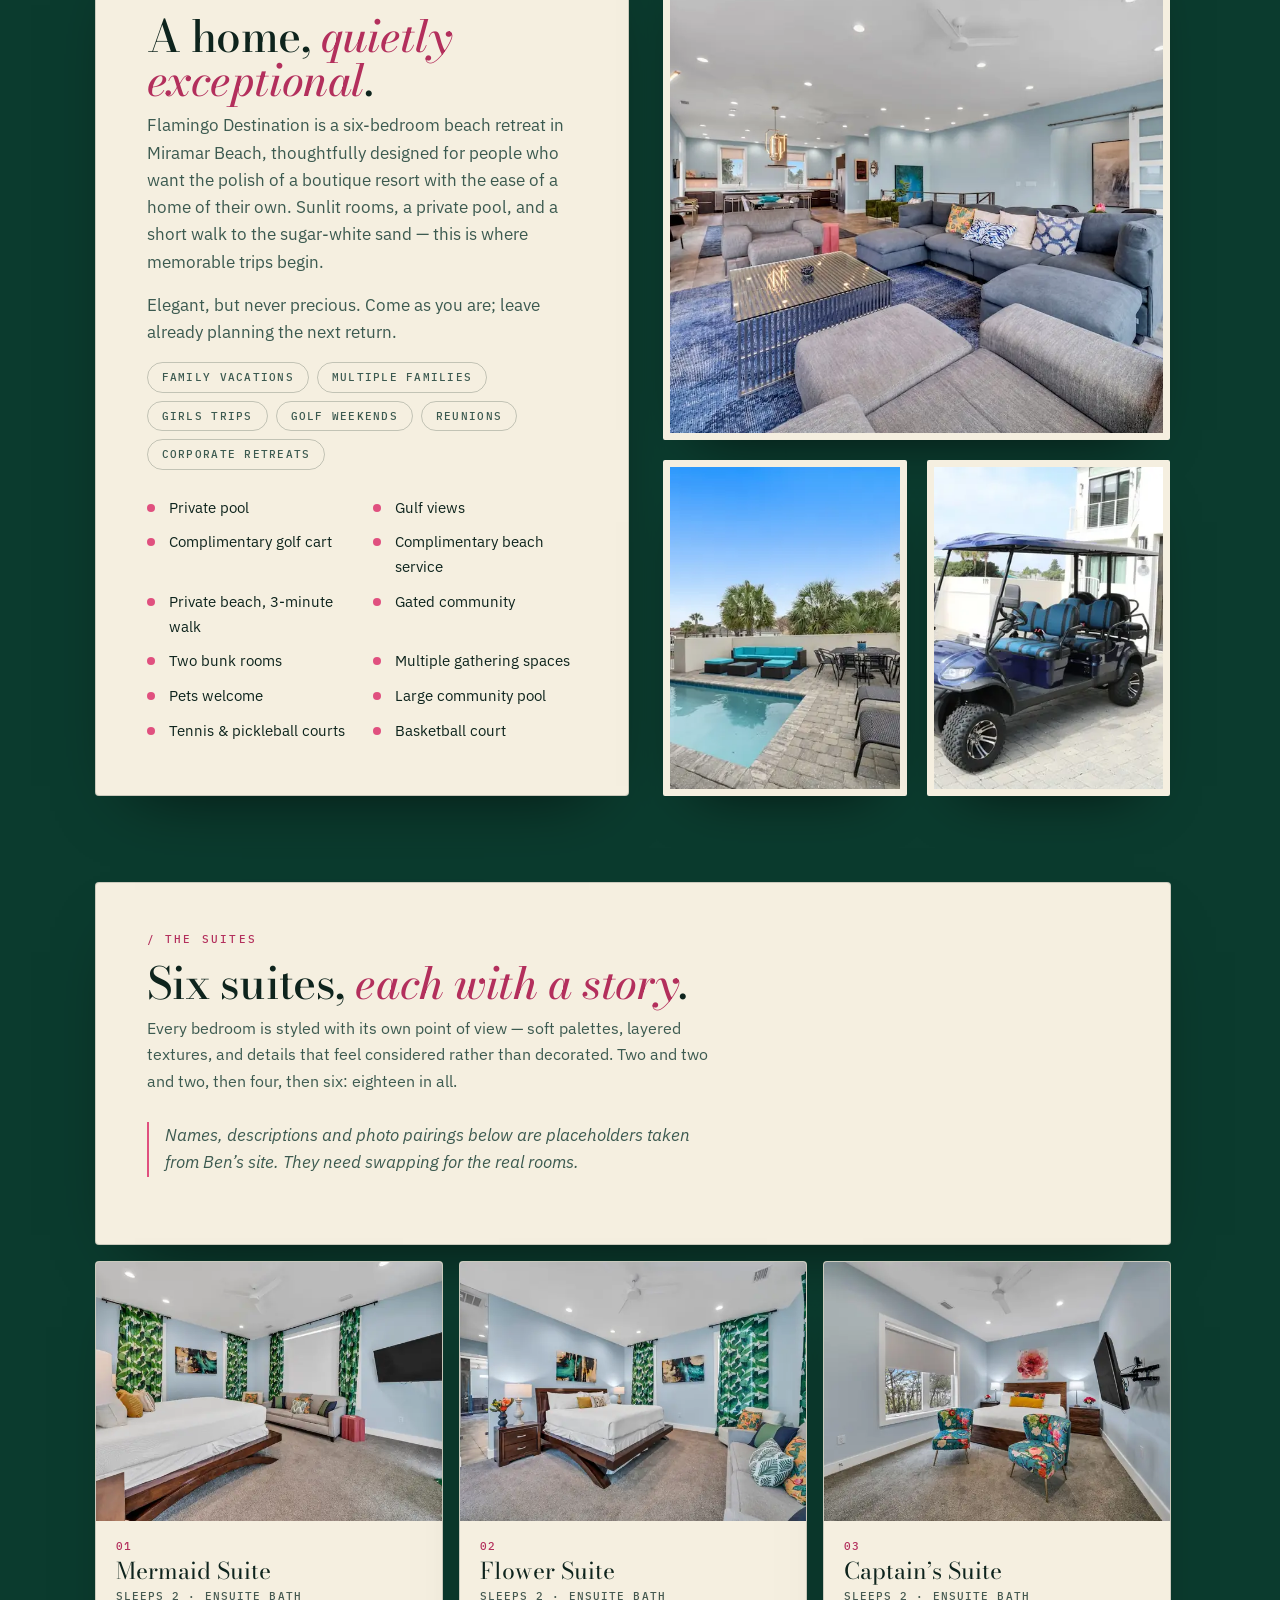
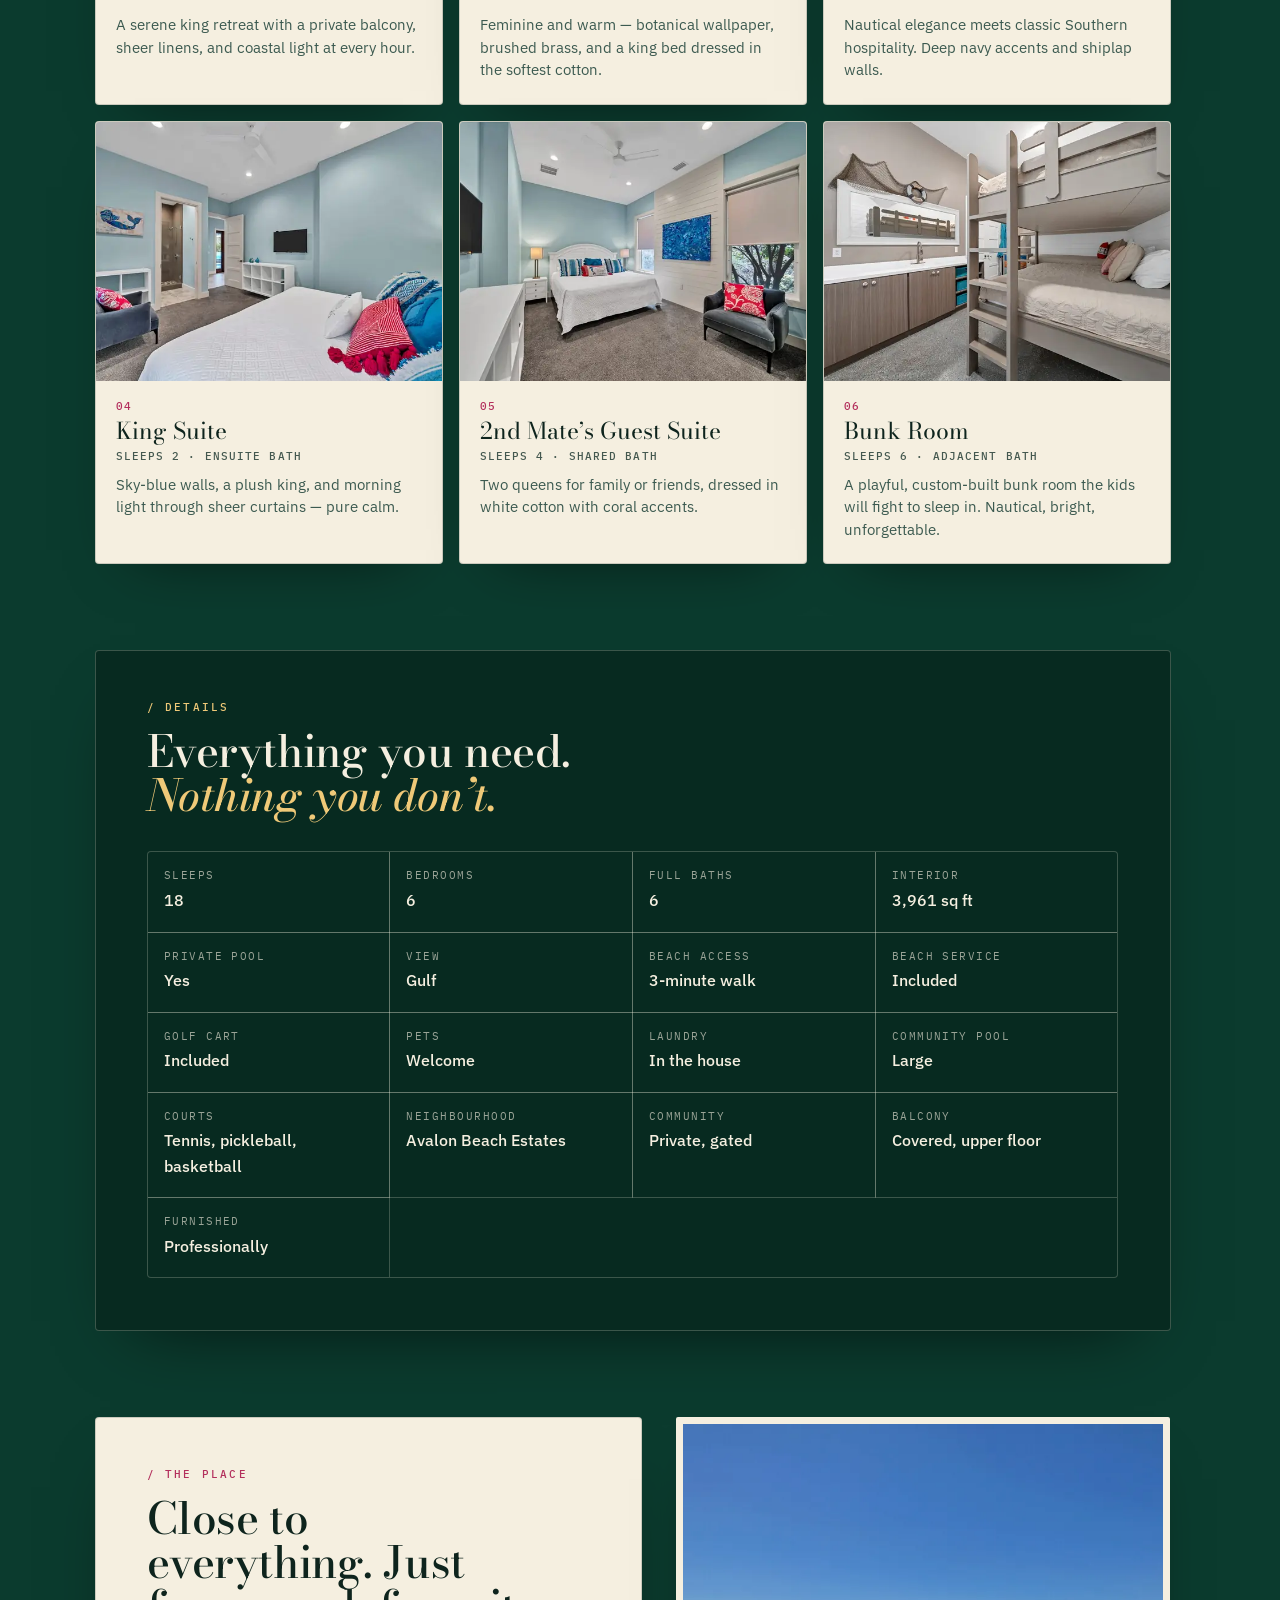
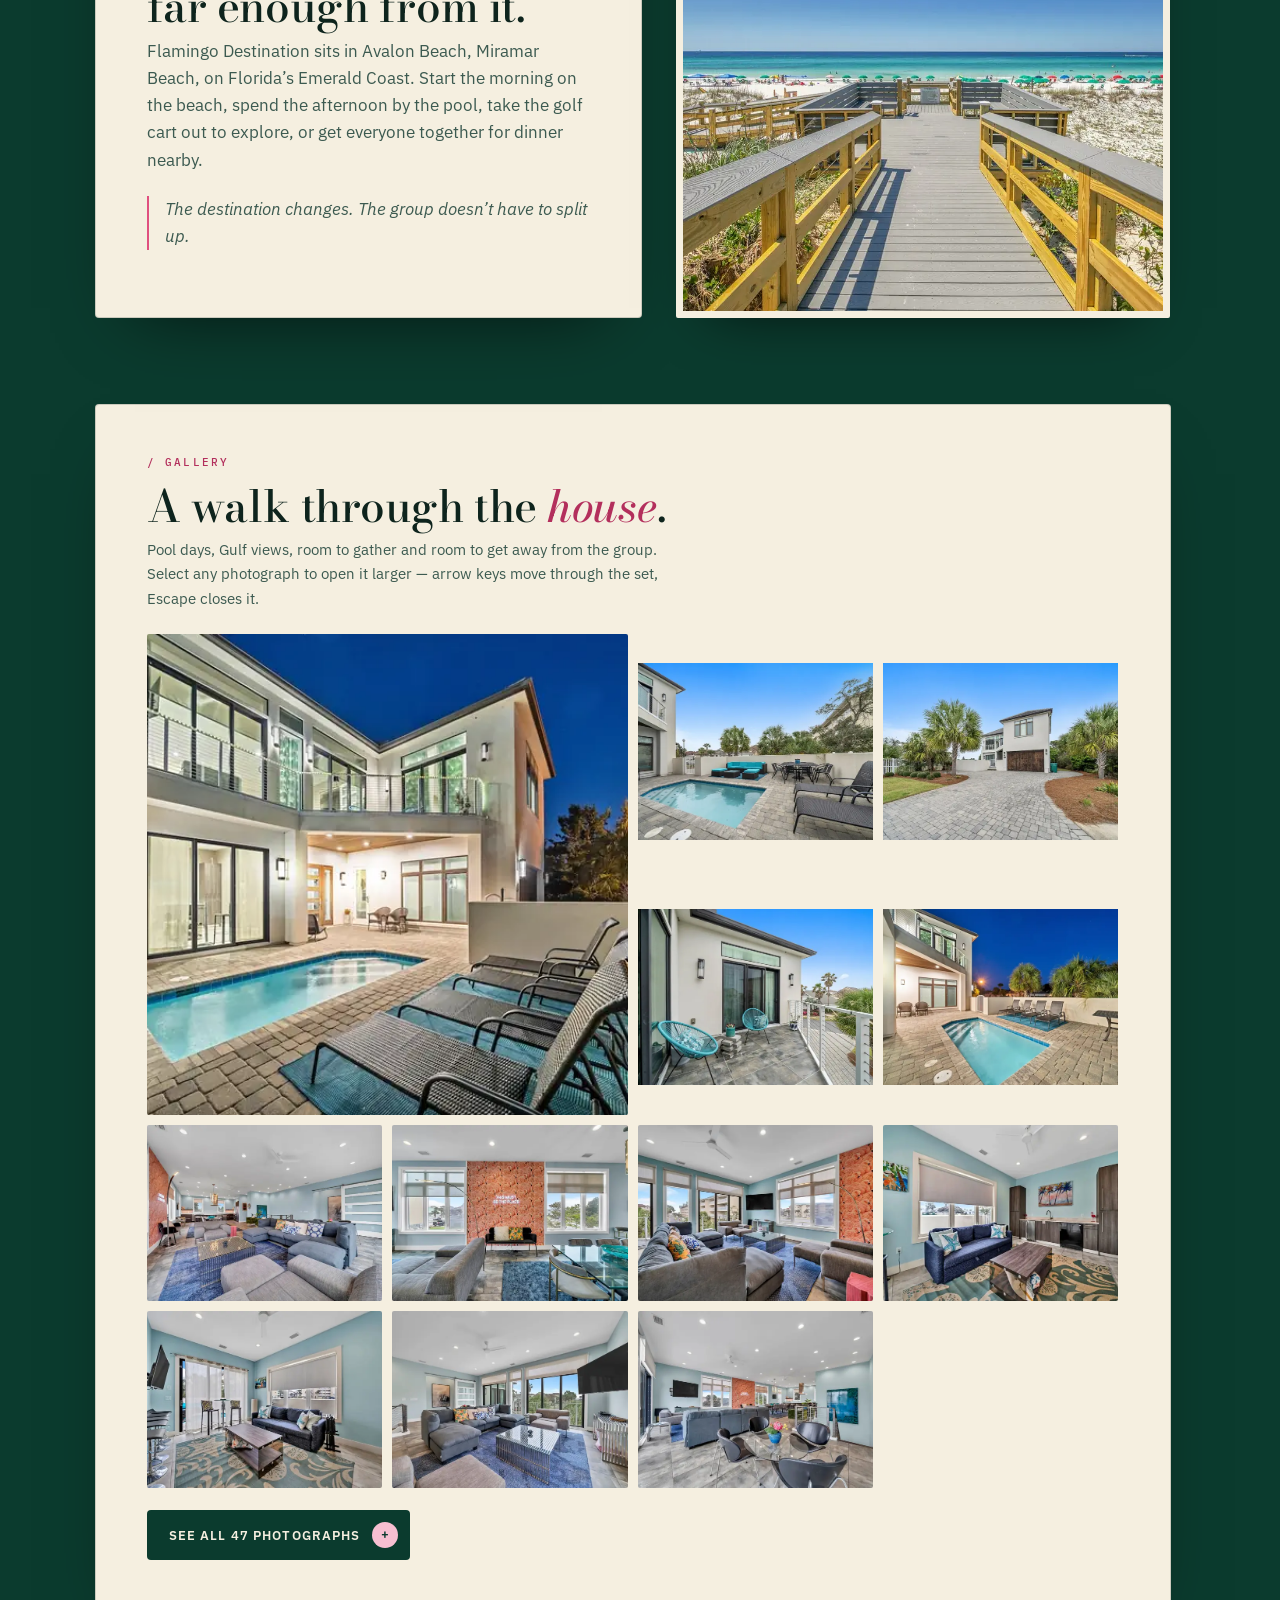
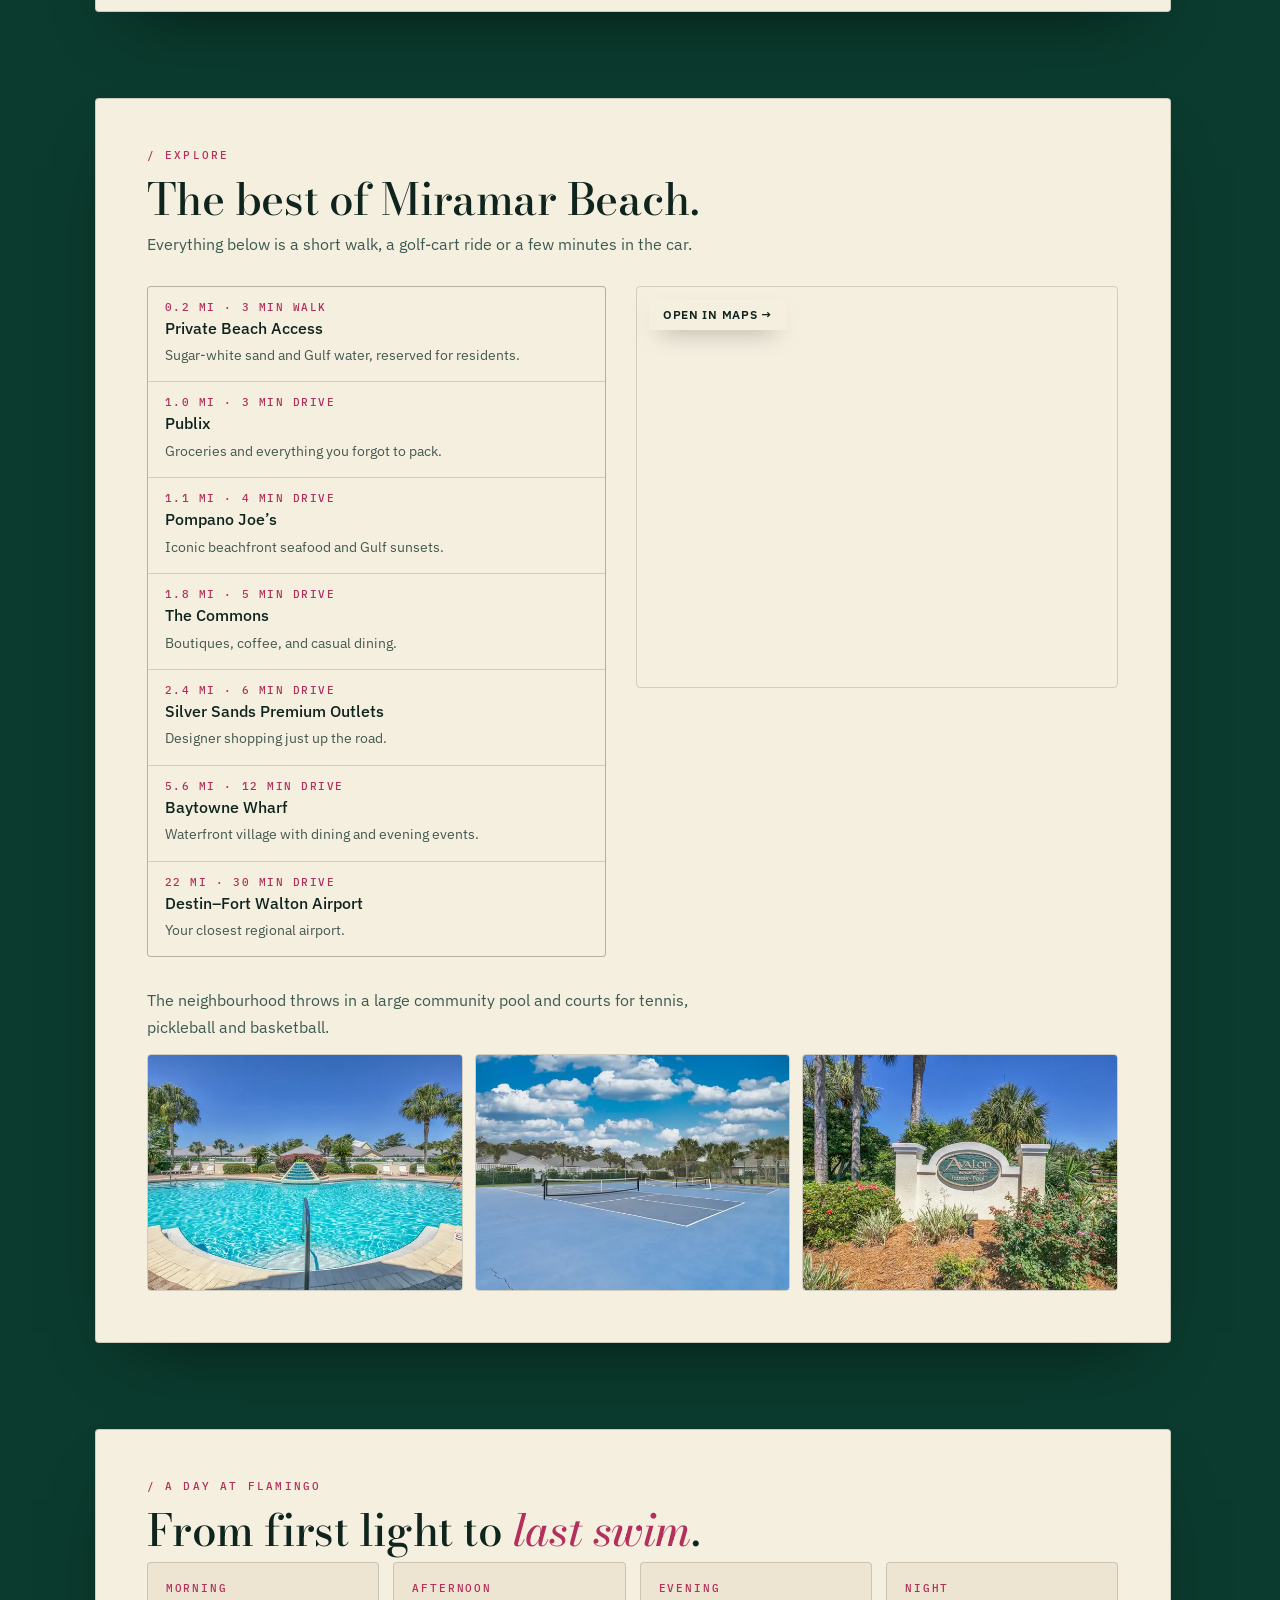
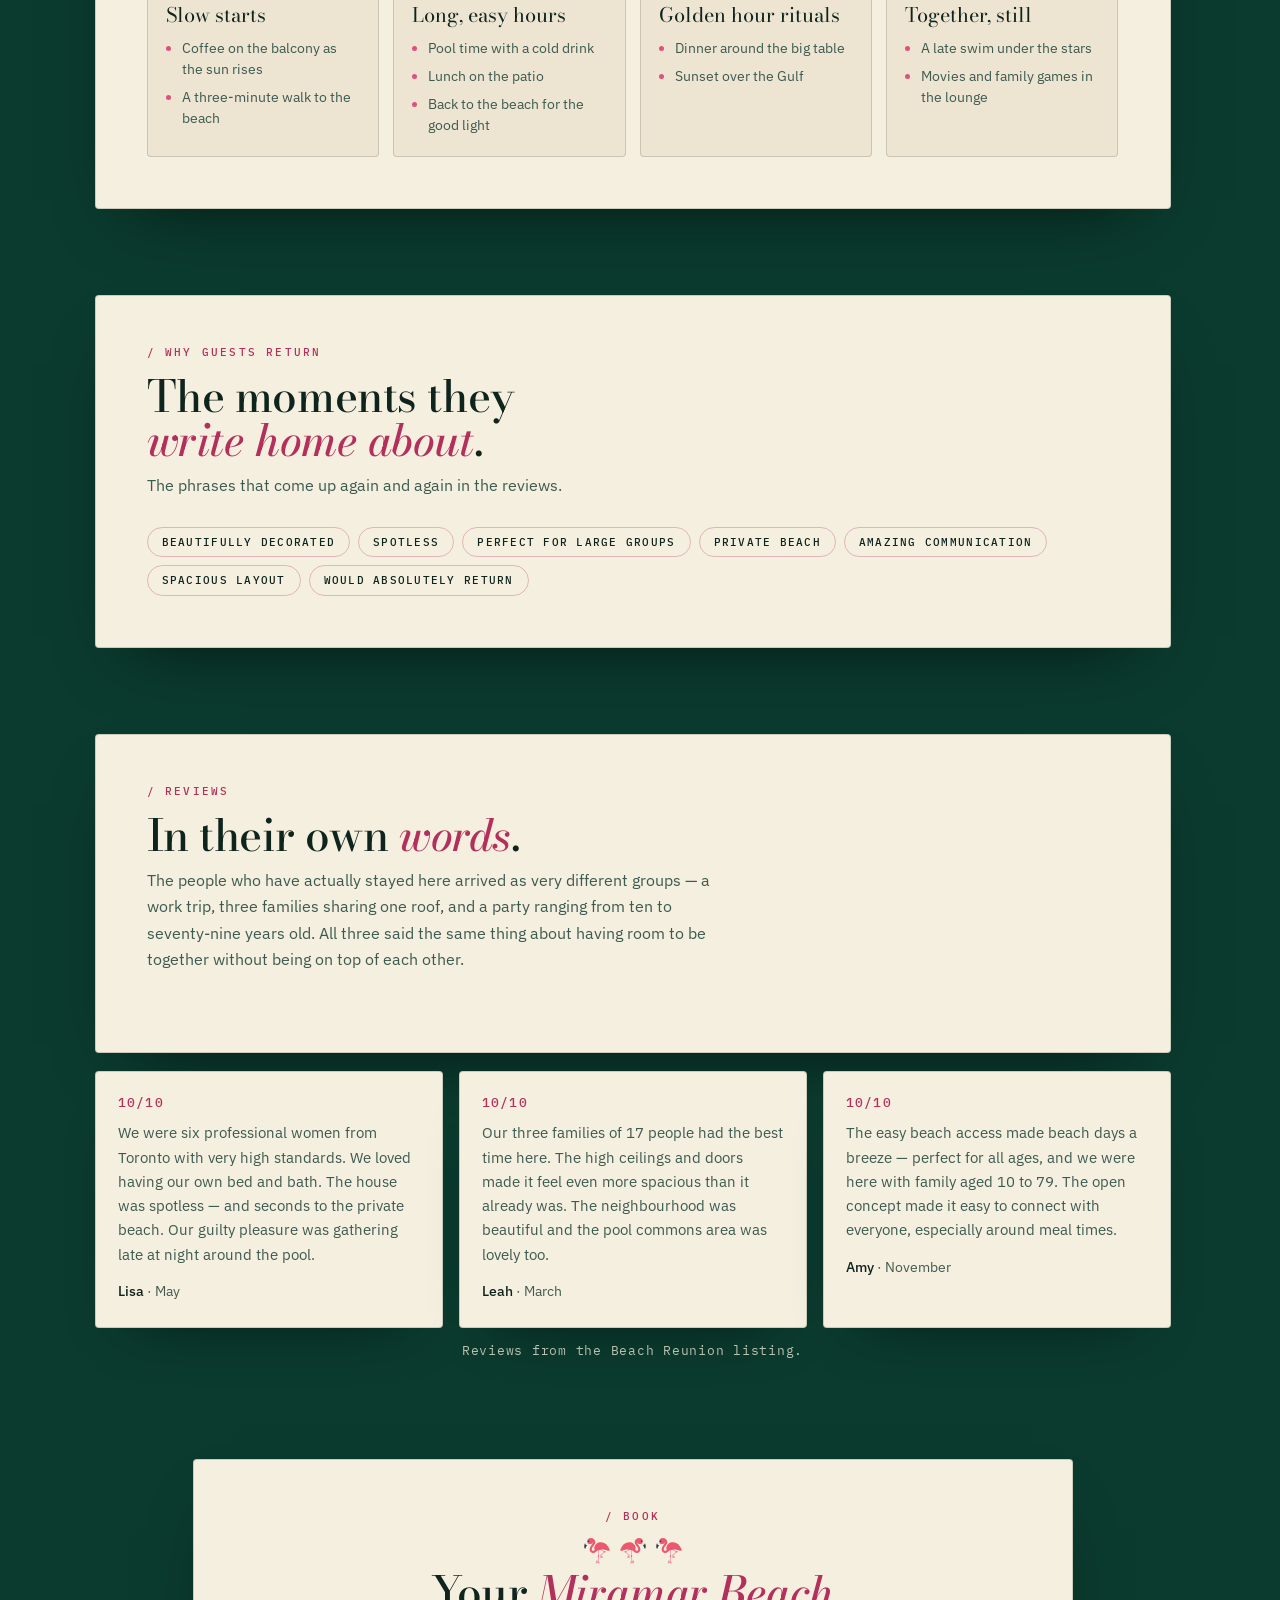
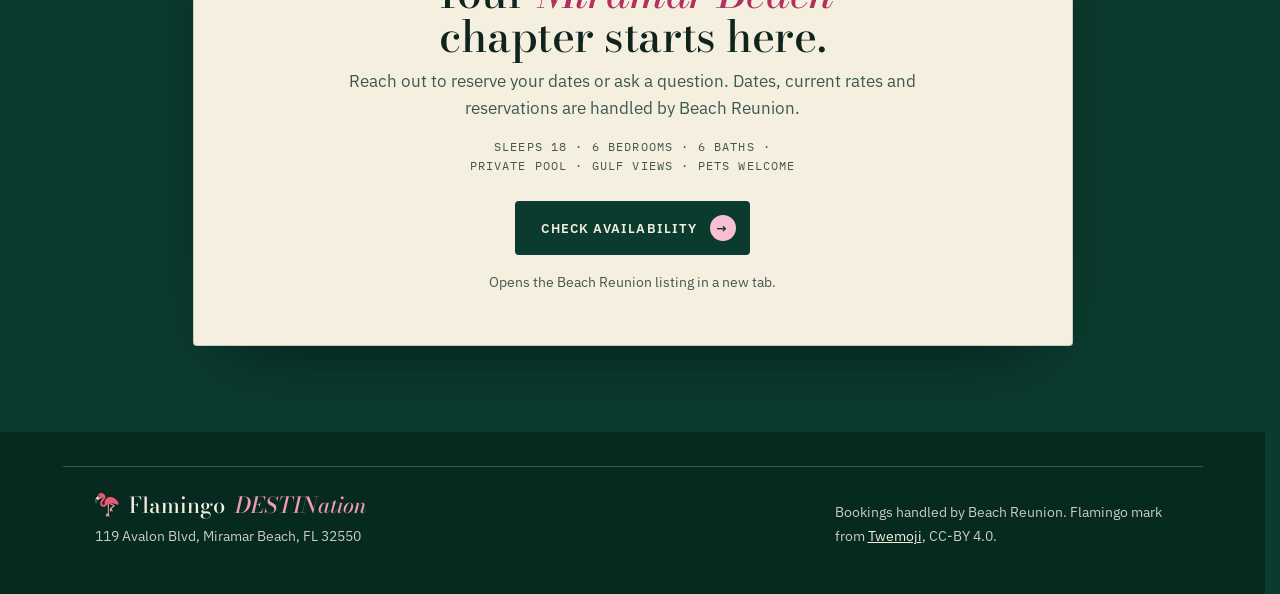
==== commit a70e7fc7: "Use Ben's reviews heading too "In their own words." replaces my "Six friends, three families, and fo" ====
--- a/preview/wallpaper/index.html
+++ b/preview/wallpaper/index.html
@@ -9,7 +9,7 @@
 <link rel="preconnect" href="https://fonts.gstatic.com" crossorigin>
 <link href="https://fonts.googleapis.com/css2?family=Bodoni+Moda:ital,opsz,wght@0,6..96,400..700;1,6..96,400..600&family=IBM+Plex+Sans:wght@400;500;600&family=IBM+Plex+Mono:wght@400;500&display=swap" rel="stylesheet">
 <link rel="icon" href="data:image/svg+xml,%3Csvg xmlns='http://www.w3.org/2000/svg' viewBox='0 0 100 100'%3E%3Ctext y='.9em' font-size='90'%3E%F0%9F%A6%A9%3C/text%3E%3C/svg%3E">
-<link rel="stylesheet" href="styles.css?v=12">
+<link rel="stylesheet" href="styles.css?v=13">
 </head>
 <body>
 <a class="skip" href="#main">Skip to content</a>
@@ -522,7 +522,7 @@
     <div class="wrap">
       <div class="panel">
         <p class="eyebrow">/ Reviews</p>
-        <h2>Six friends, three families, and four generations.</h2>
+        <h2>In their own <em>words</em>.</h2>
         <p class="section-lede">The people who have actually stayed here arrived as very different groups — a work trip, three families sharing one roof, and a party ranging from ten to seventy-nine years old. All three said the same thing about having room to be together without being on top of each other.</p>
       </div>
 
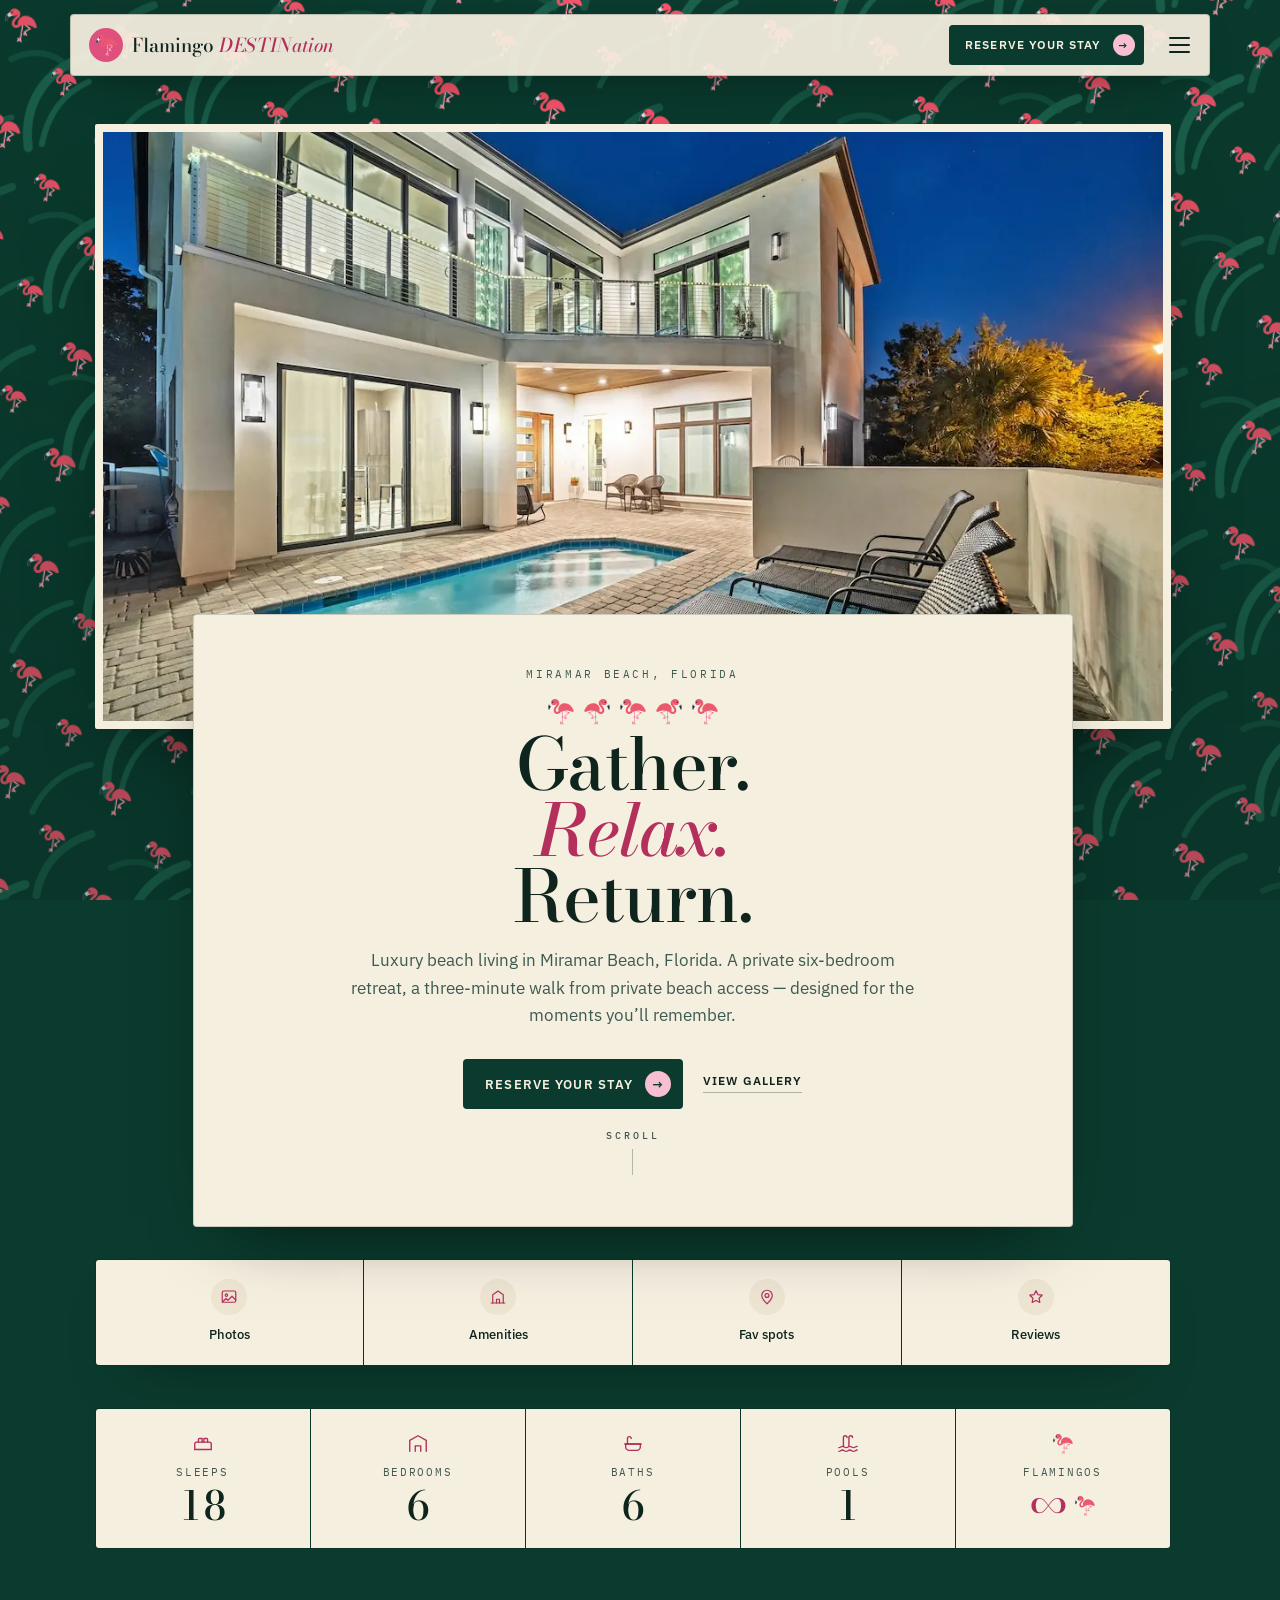
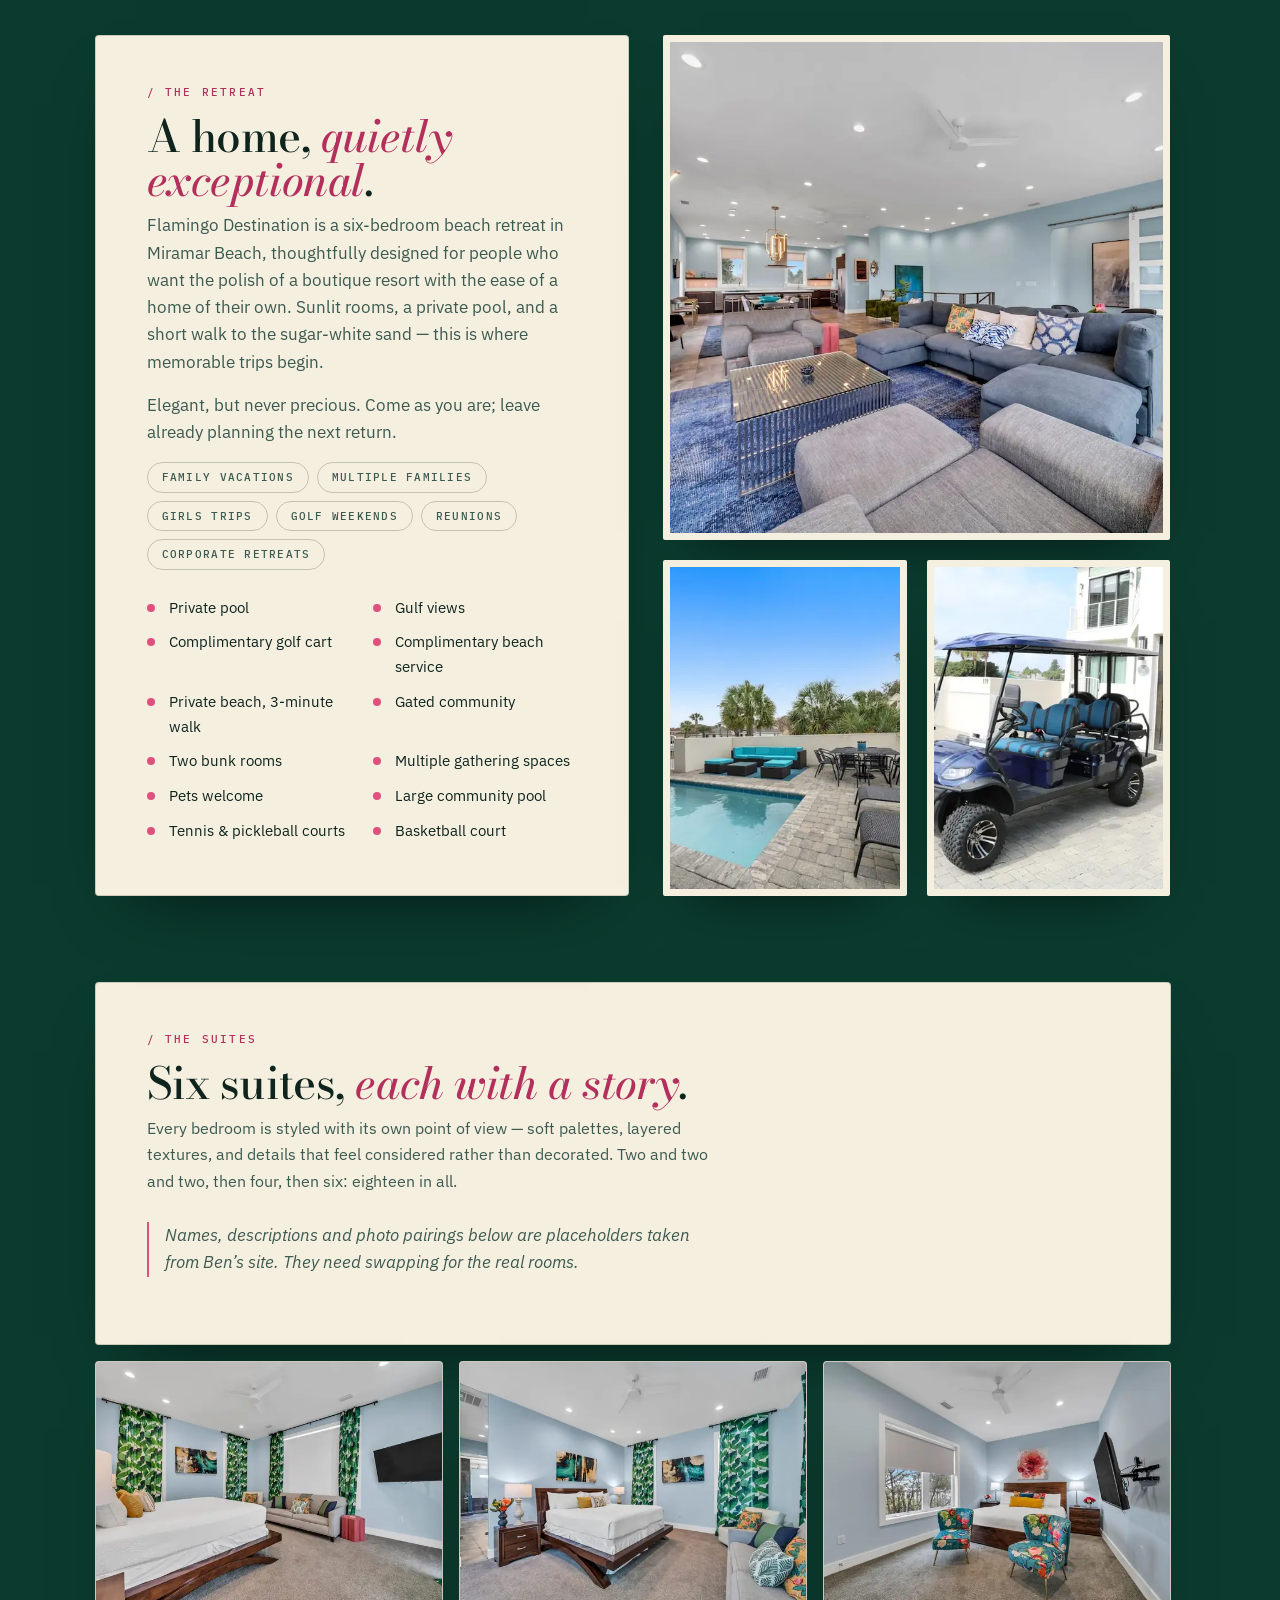
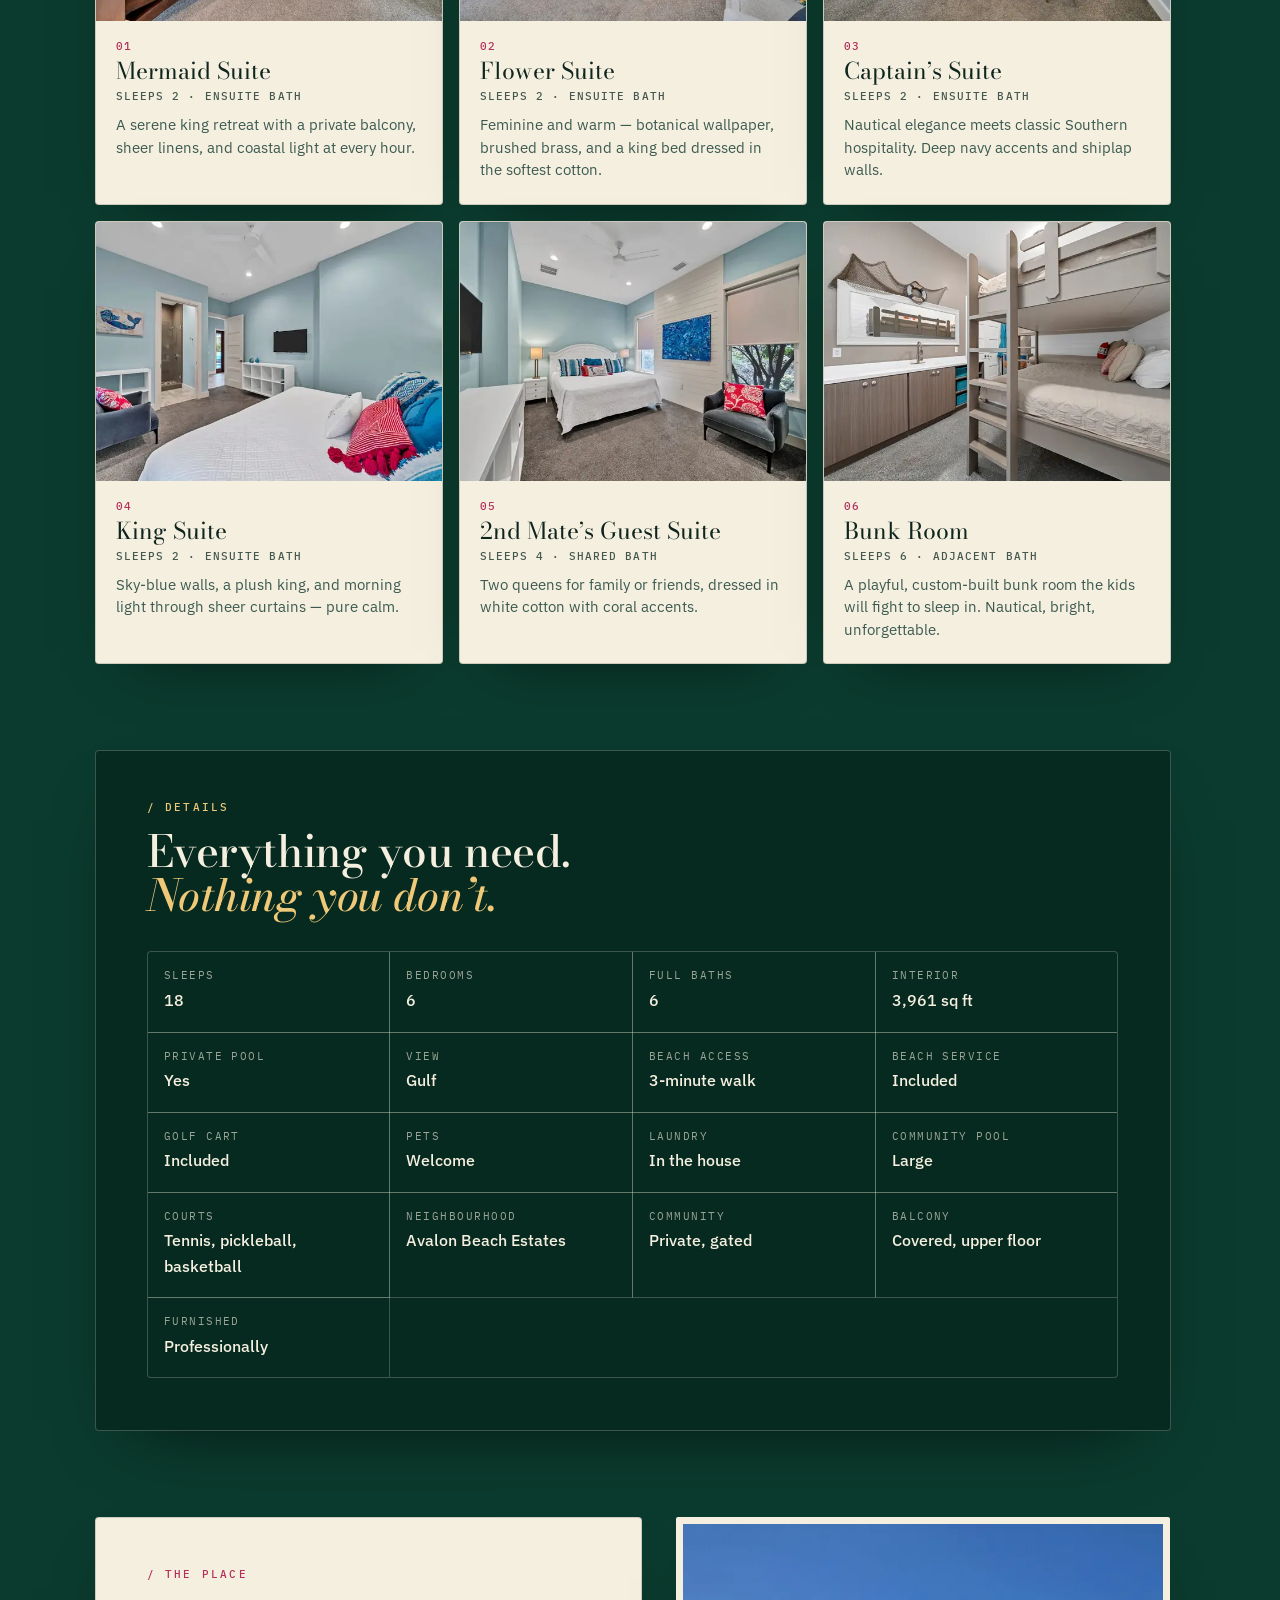
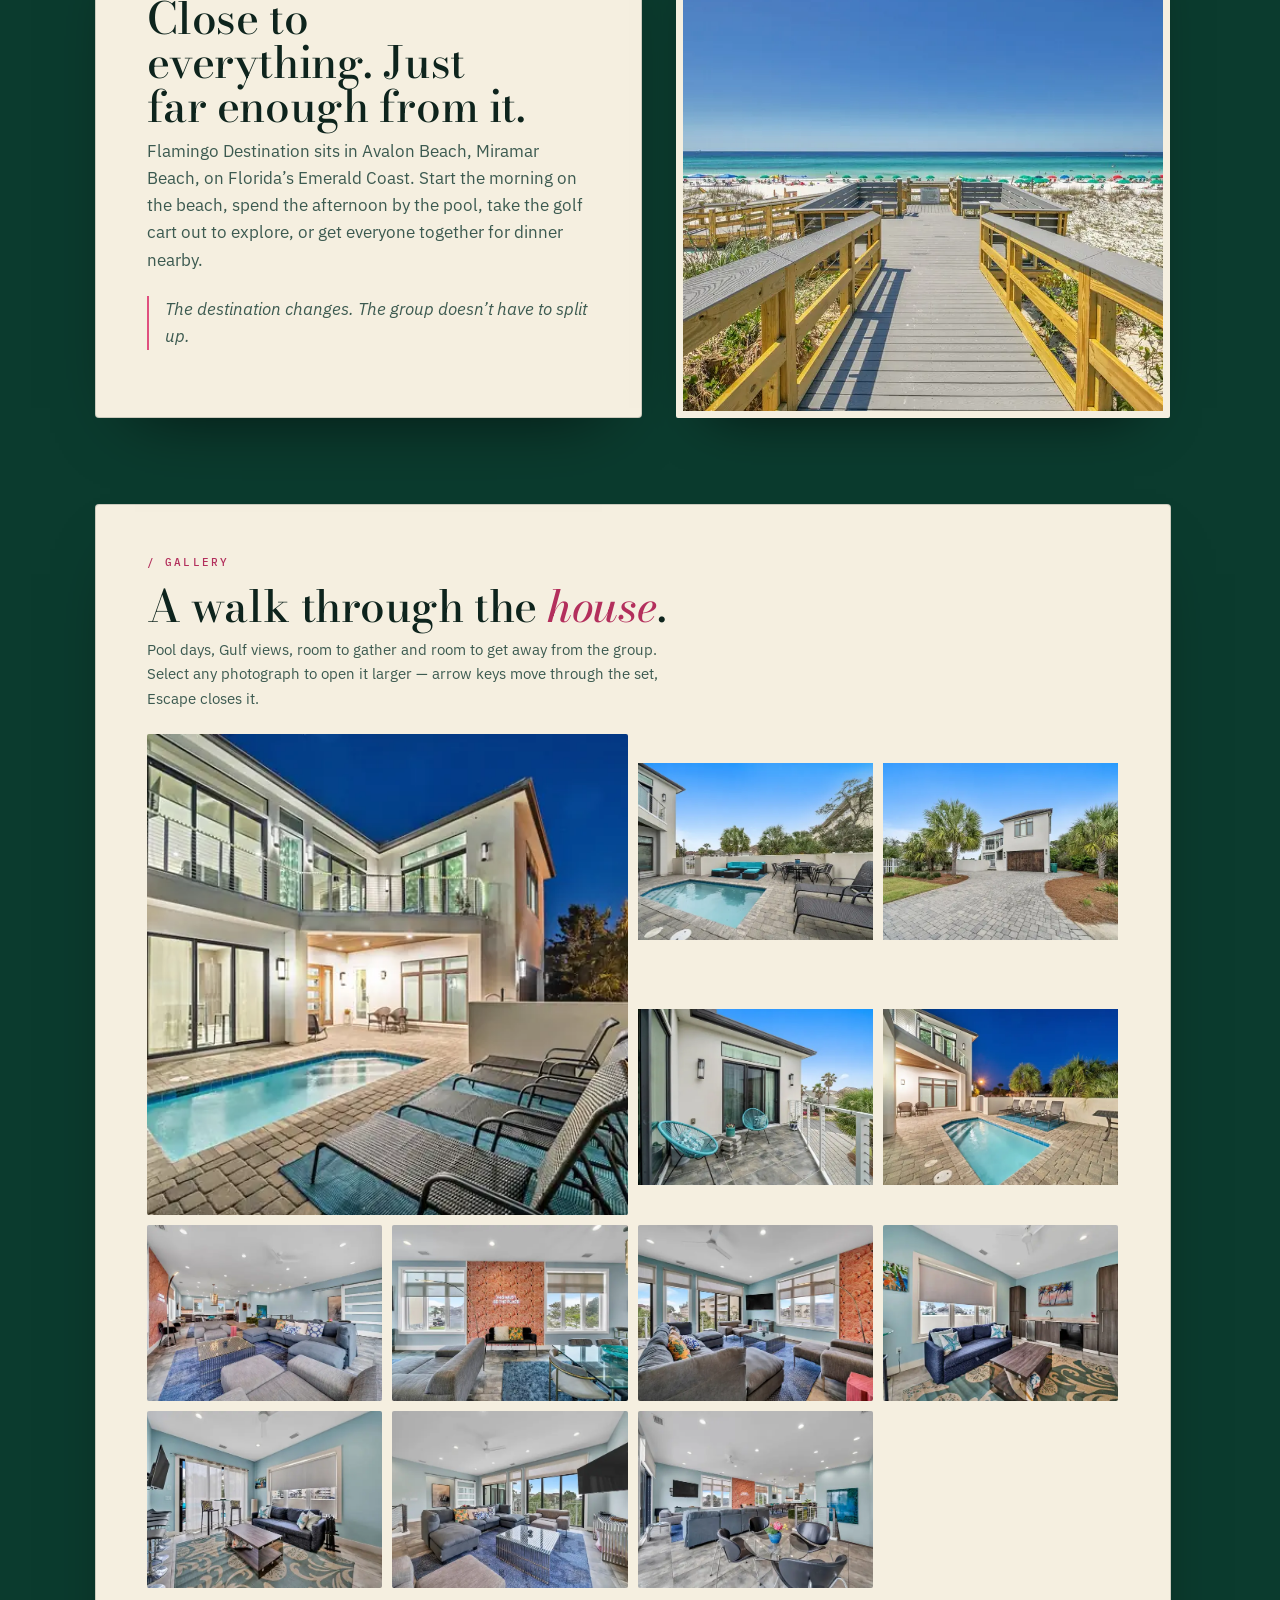
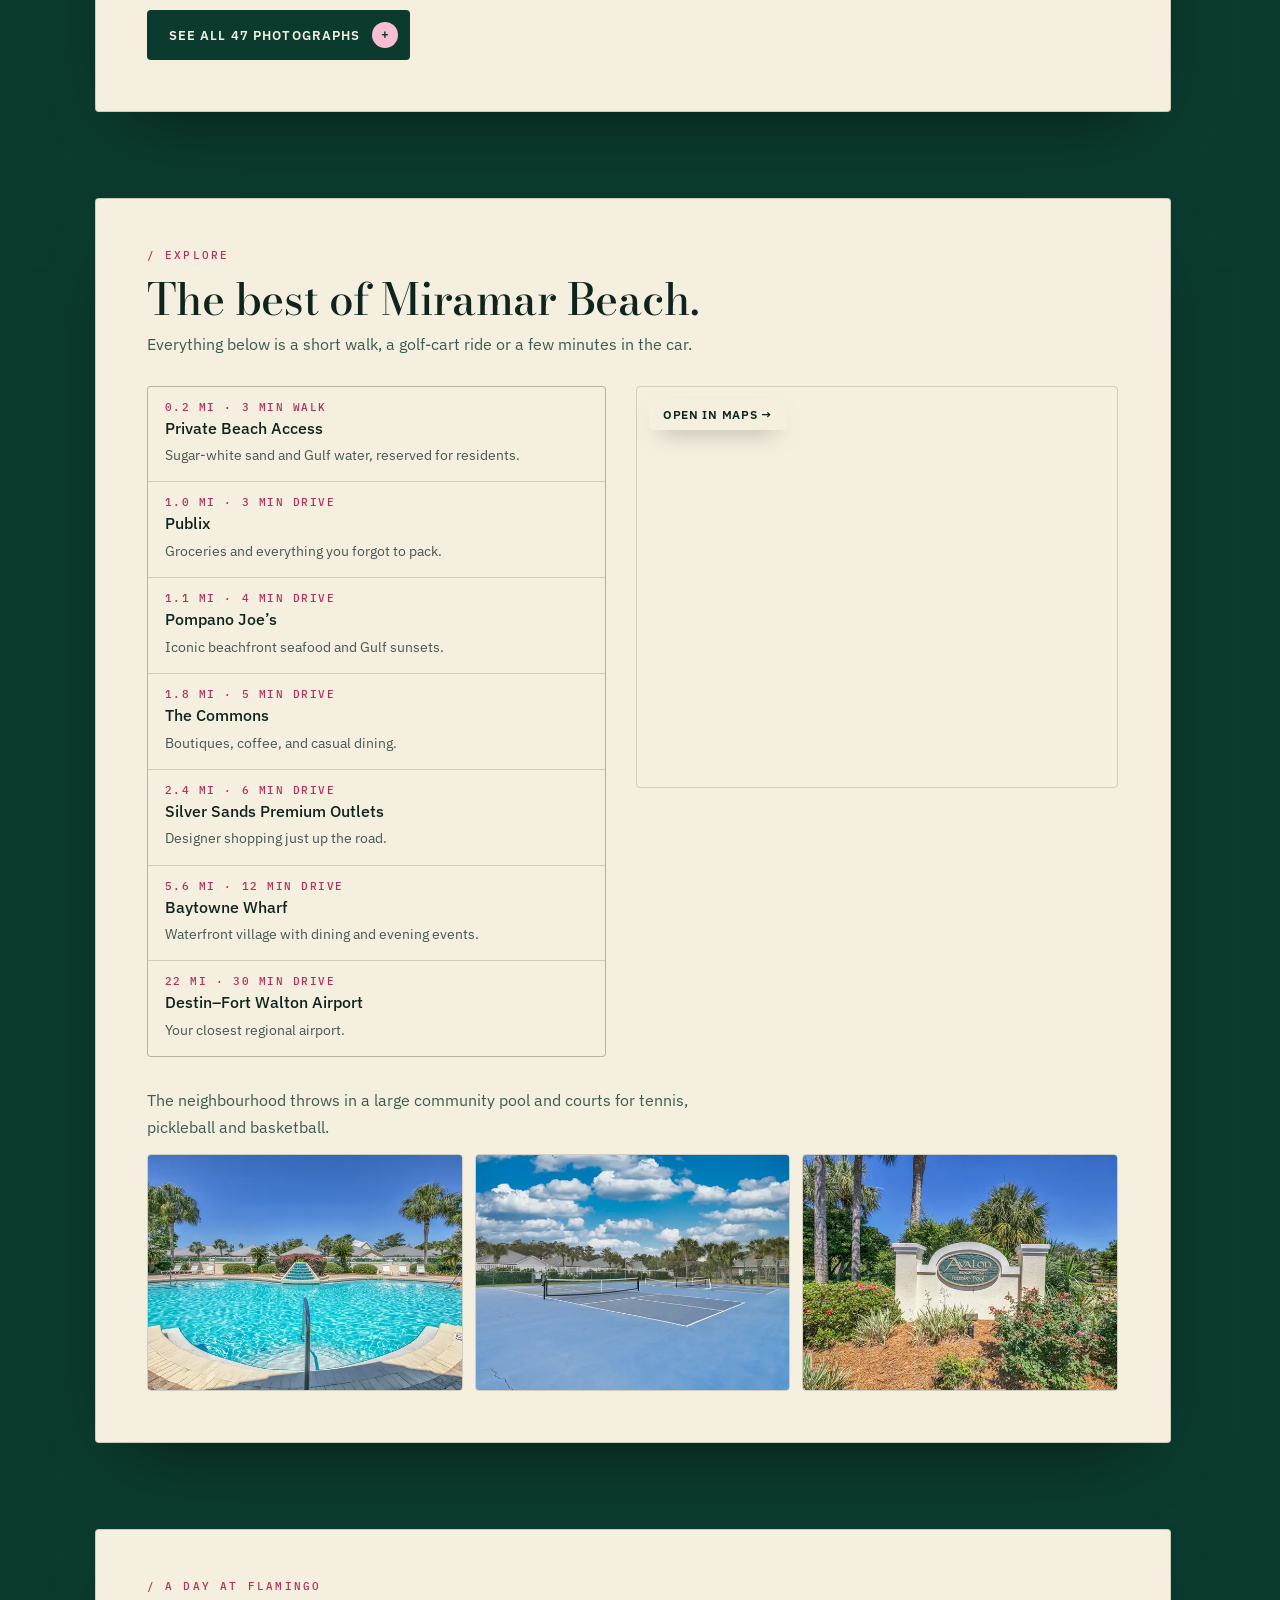
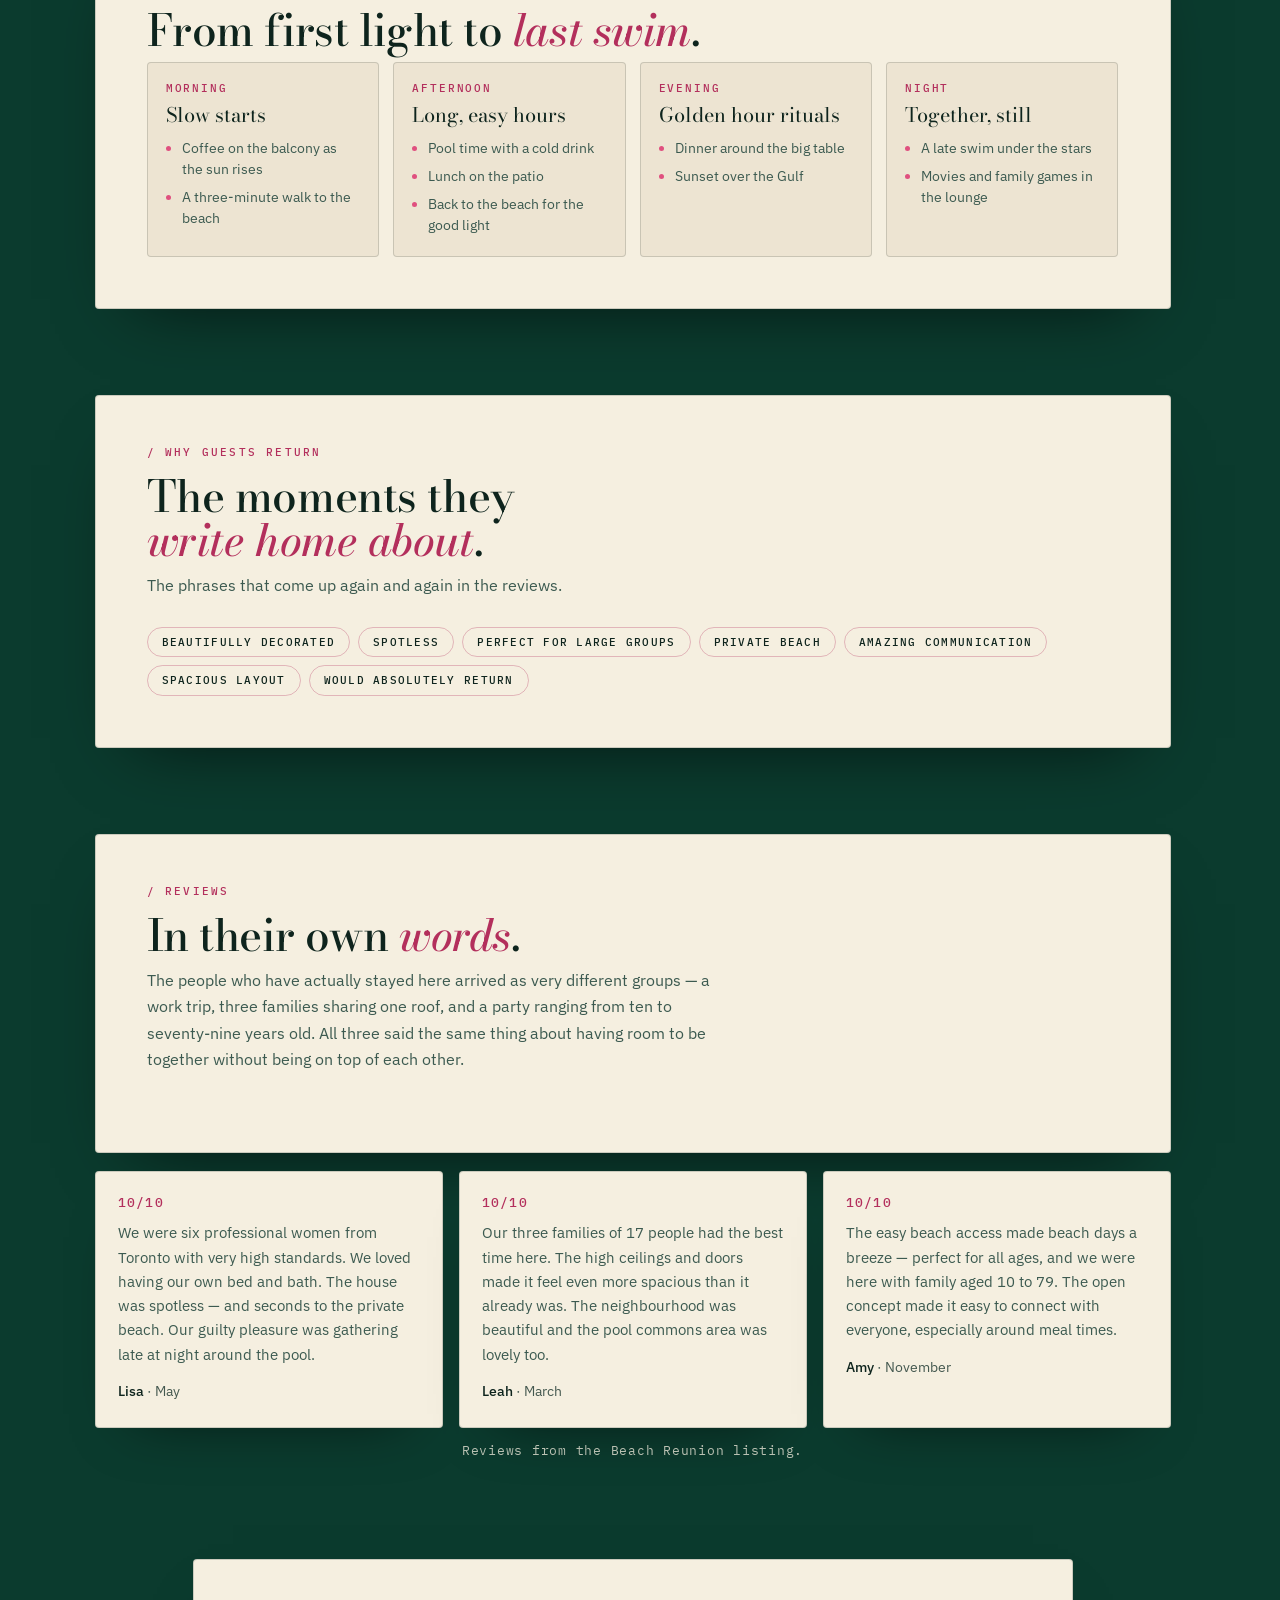
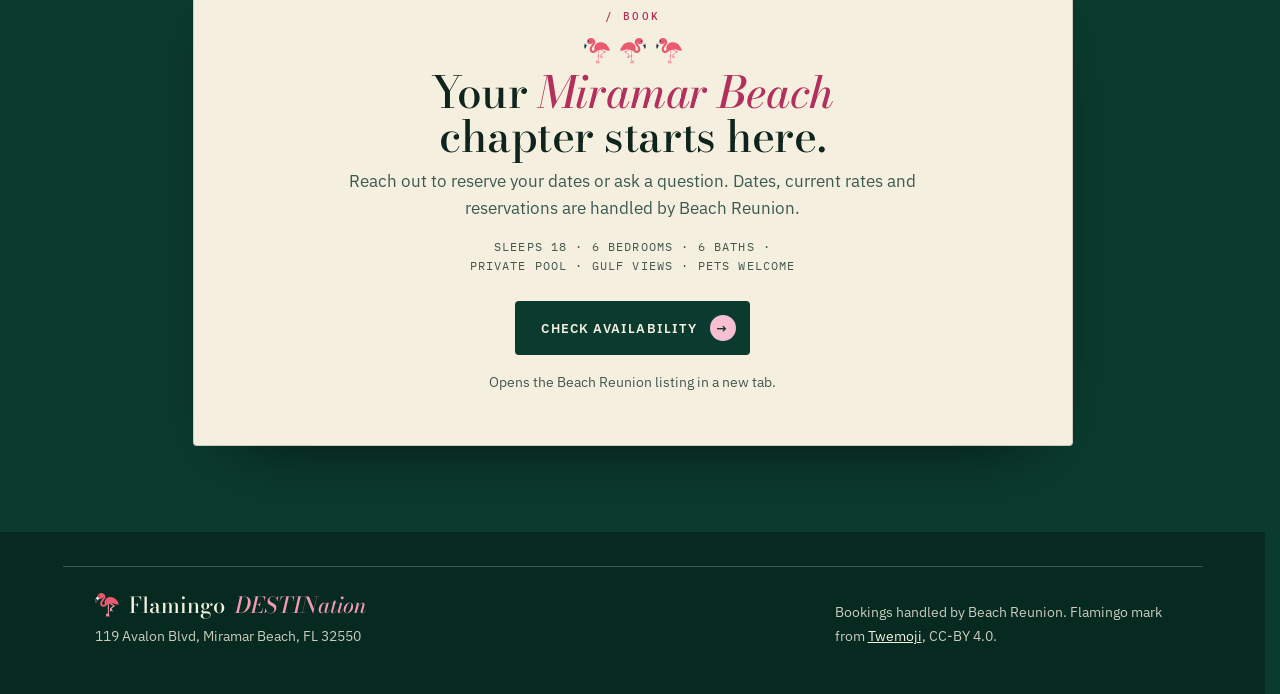
==== commit 5c16d3d6: "Give Ben's headline the hero, not a subtitle under the wordmark His words were already in, but the h" ====
--- a/preview/wallpaper/index.html
+++ b/preview/wallpaper/index.html
@@ -9,7 +9,7 @@
 <link rel="preconnect" href="https://fonts.gstatic.com" crossorigin>
 <link href="https://fonts.googleapis.com/css2?family=Bodoni+Moda:ital,opsz,wght@0,6..96,400..700;1,6..96,400..600&family=IBM+Plex+Sans:wght@400;500;600&family=IBM+Plex+Mono:wght@400;500&display=swap" rel="stylesheet">
 <link rel="icon" href="data:image/svg+xml,%3Csvg xmlns='http://www.w3.org/2000/svg' viewBox='0 0 100 100'%3E%3Ctext y='.9em' font-size='90'%3E%F0%9F%A6%A9%3C/text%3E%3C/svg%3E">
-<link rel="stylesheet" href="styles.css?v=13">
+<link rel="stylesheet" href="styles.css?v=14">
 </head>
 <body>
 <a class="skip" href="#main">Skip to content</a>
@@ -97,8 +97,7 @@
           <svg viewBox="0 0 36 36"><use href="#flamingo"/></svg>
           <svg viewBox="0 0 36 36"><use href="#flamingo"/></svg>
         </div>
-        <h1>Flamingo <em><span class="destin">Destin</span>ation</em></h1>
-        <p class="promise">Gather. <em>Relax.</em> Return.</p>
+        <h1><span>Gather.</span><em>Relax.</em><span>Return.</span></h1>
         <p class="lede">Luxury beach living in Miramar Beach, Florida. A private six-bedroom retreat, a three-minute walk from private beach access — designed for the moments you’ll remember.</p>
         <div class="hero-actions">
           <a class="pill-cta" href="#book">Reserve your stay <span class="chip" aria-hidden="true">→</span></a>
--- a/preview/wallpaper/styles.css
+++ b/preview/wallpaper/styles.css
@@ -389,3 +389,10 @@
 /* why guests return */
 .tags--why{margin:4px 0 0}
 .tags--why span{border-color:rgba(179,47,92,.3);color:var(--ink)}
+
+/* ── hero headline: his three words, stacked, as the headline ──
+   The wordmark already sits in the nav, so the hero leads on mood the
+   way Ben's does rather than repeating the brand name. */
+h1 span,h1 em{display:block}
+h1 em{font-style:italic;color:var(--pink-deep)}
+.panel--hero h1{margin:4px 0 18px;line-height:.92;letter-spacing:-.02em}
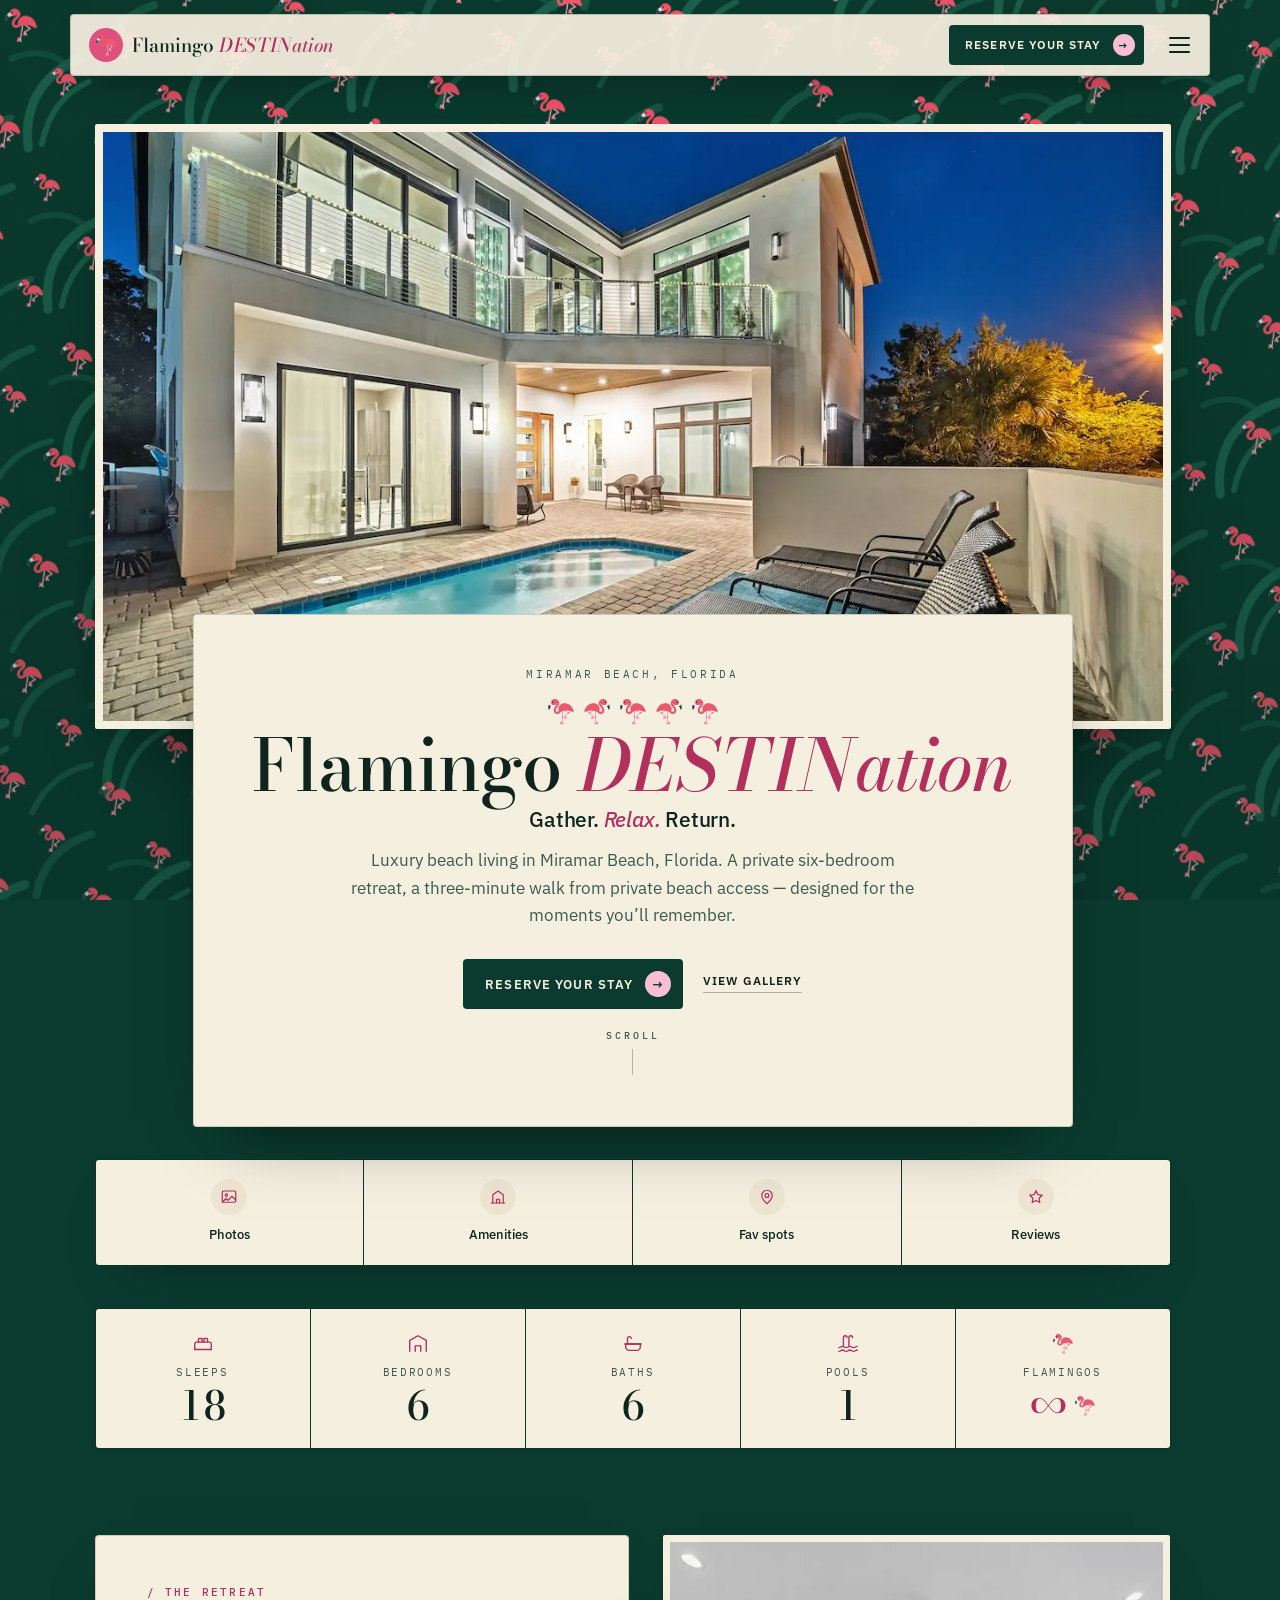
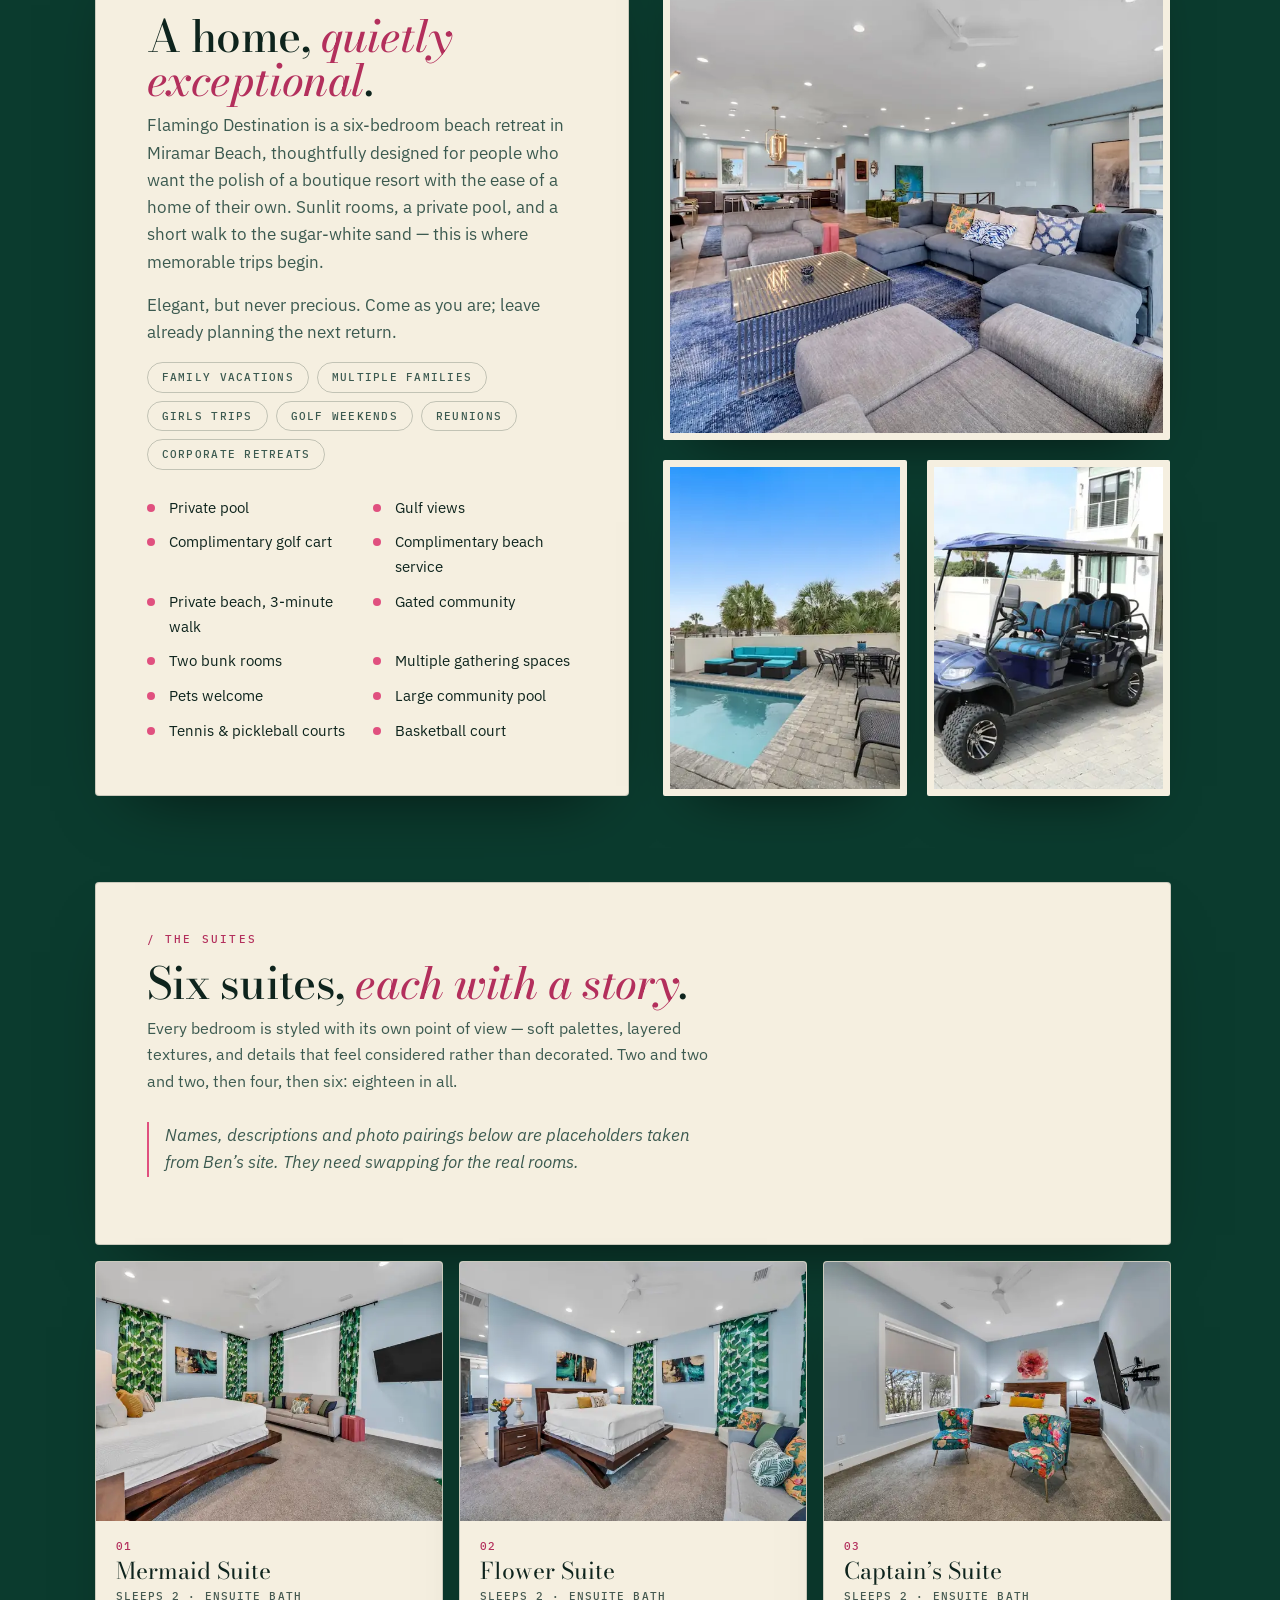
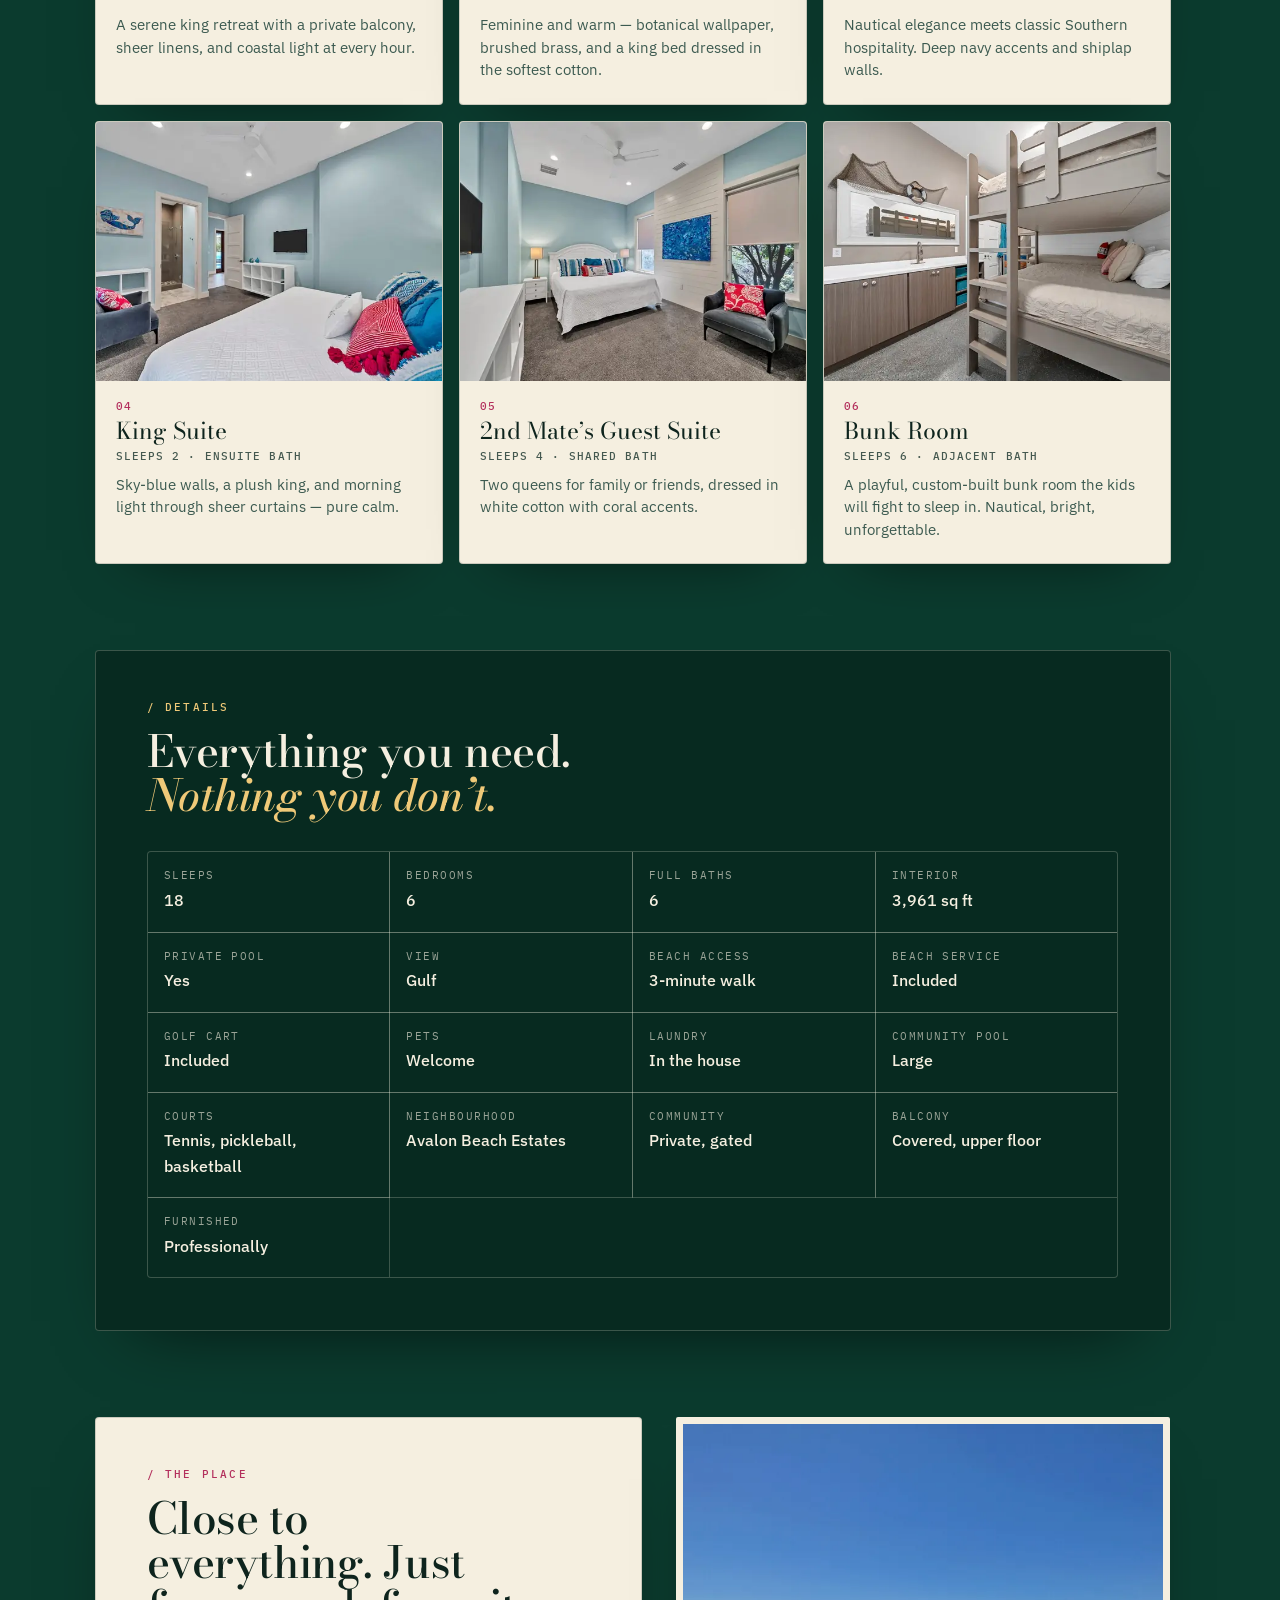
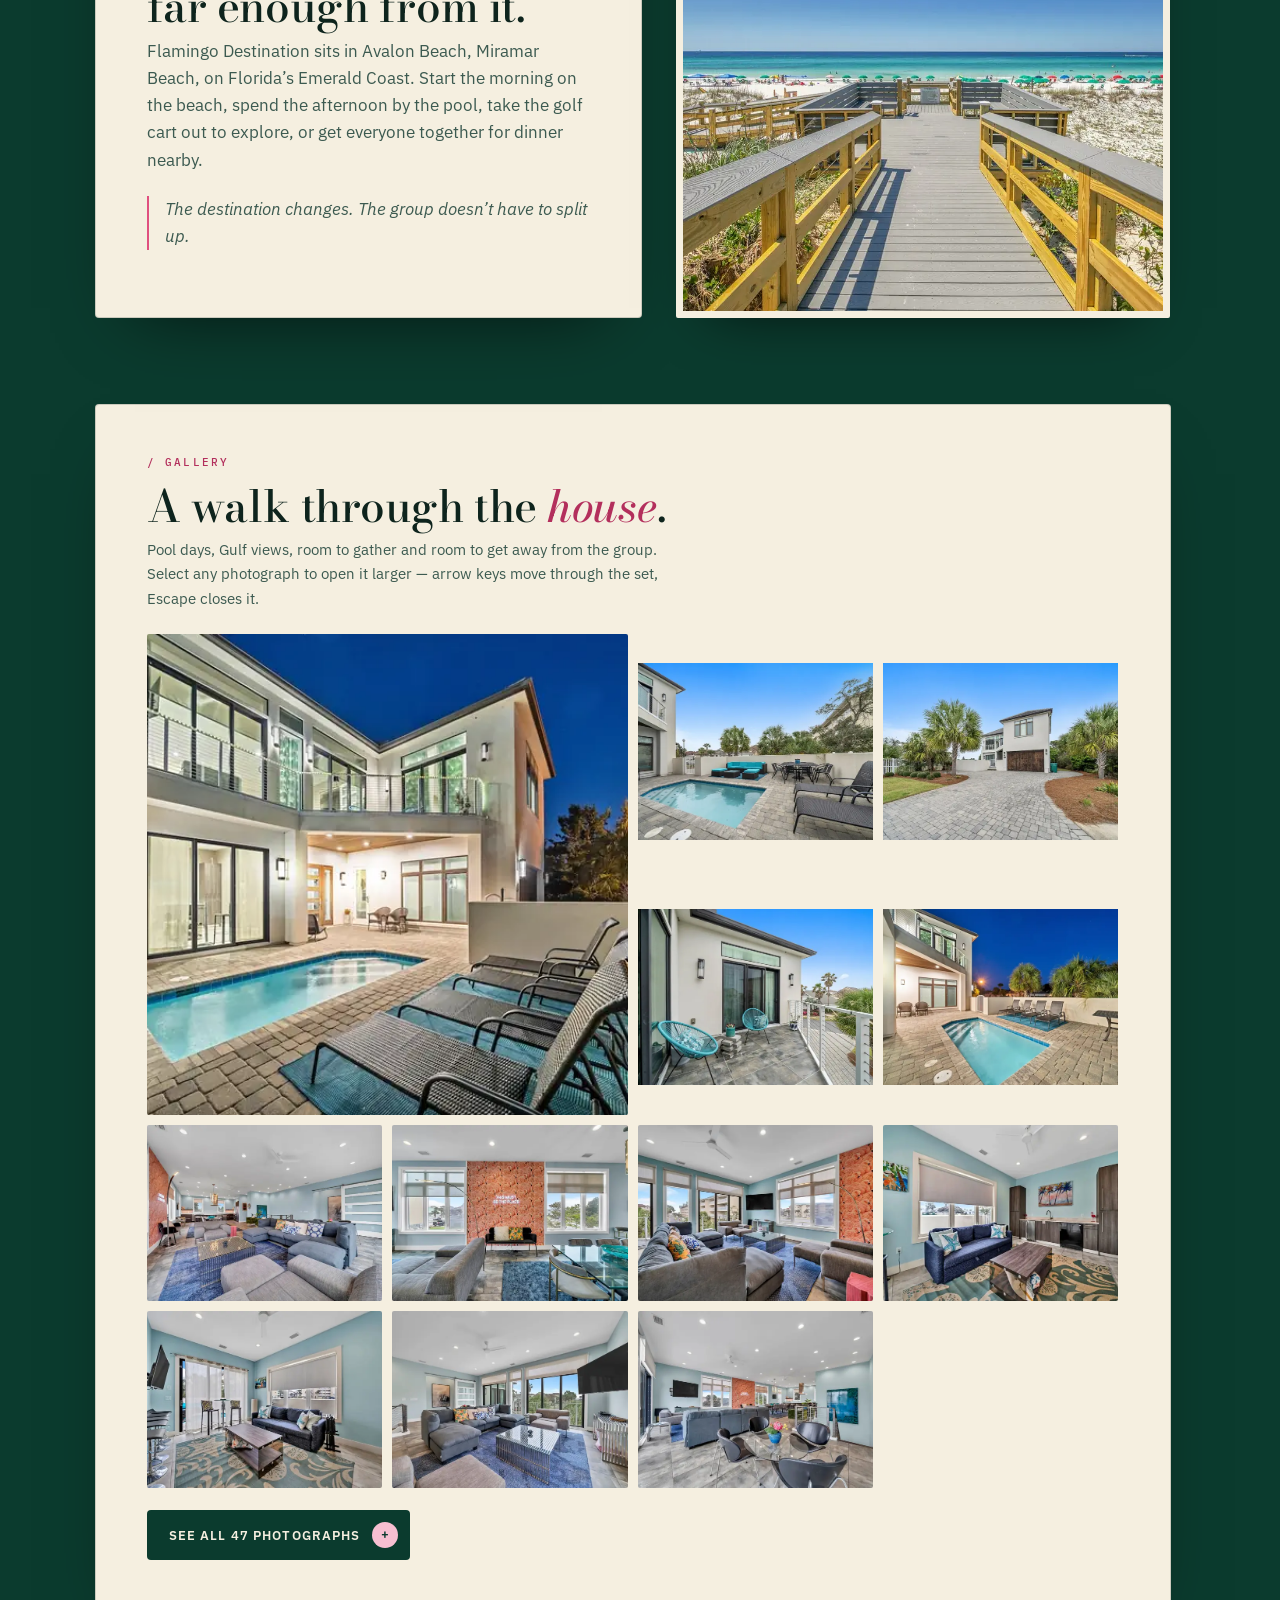
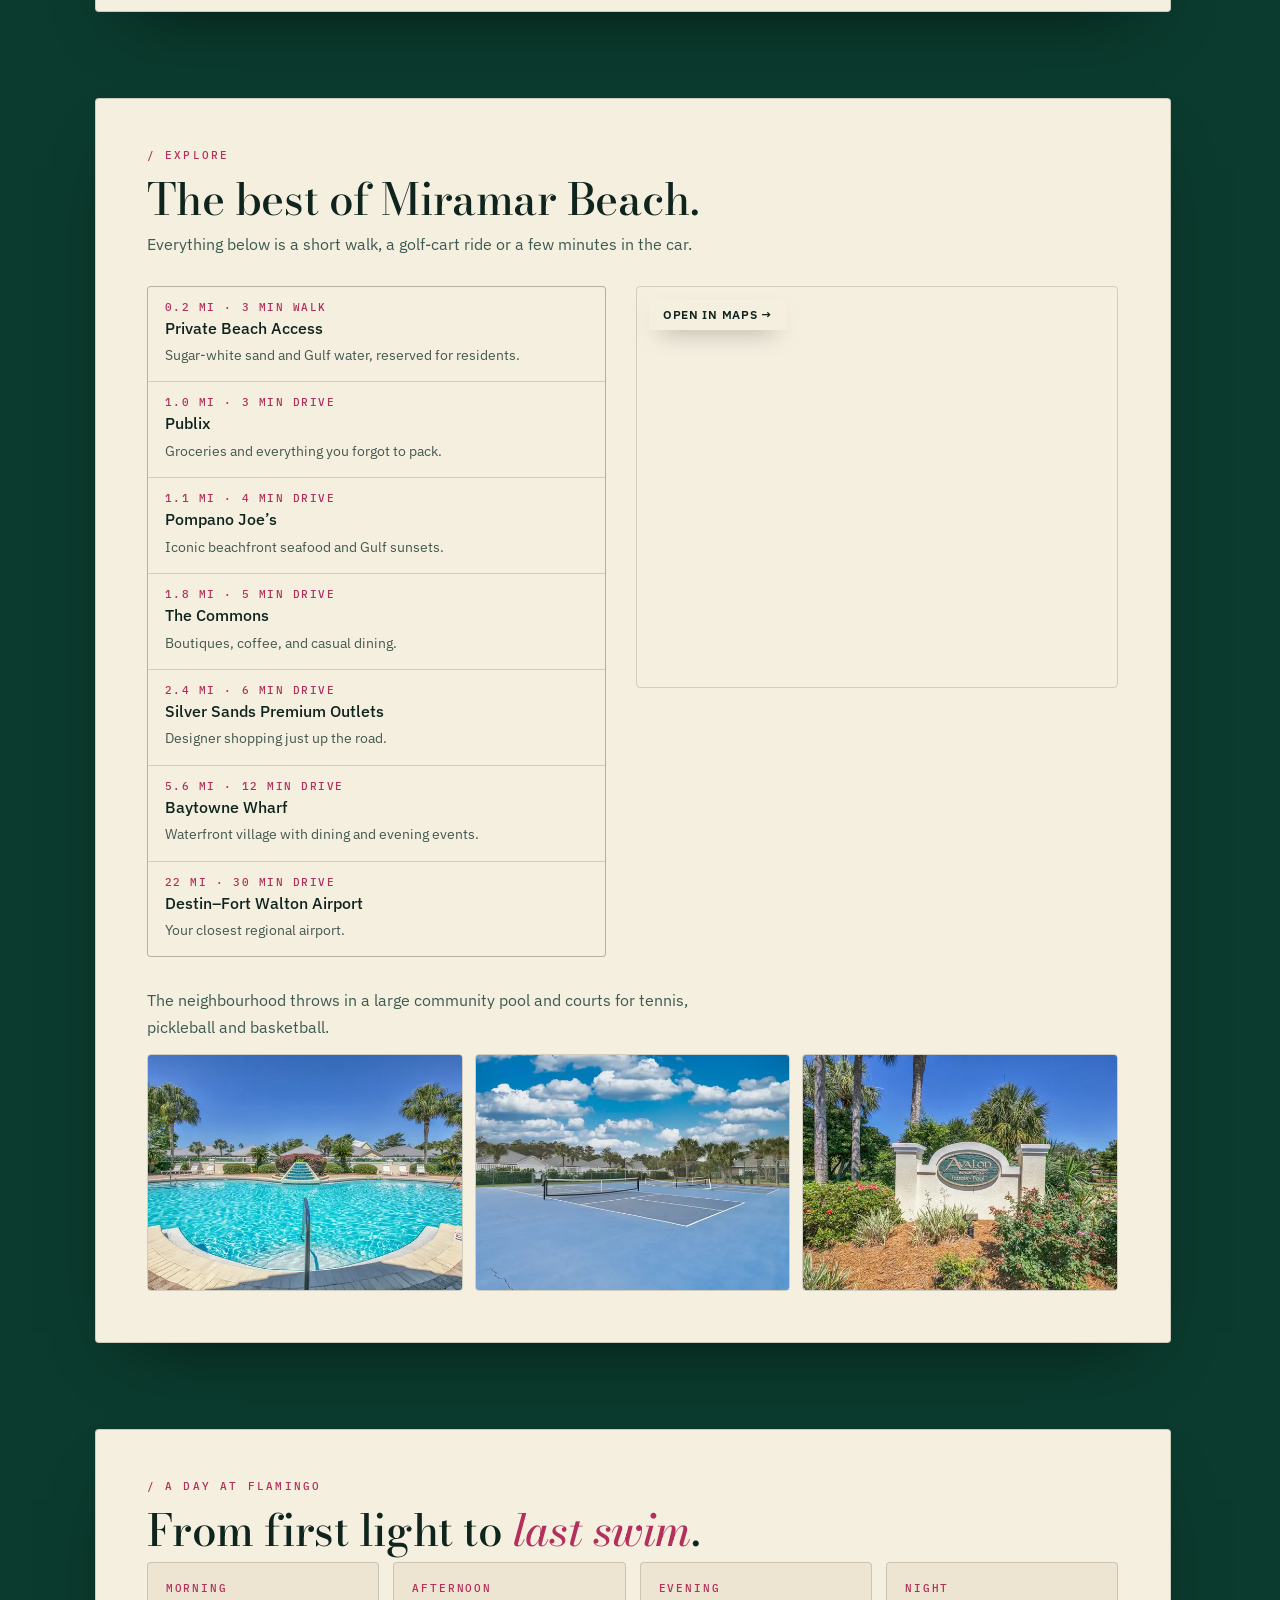
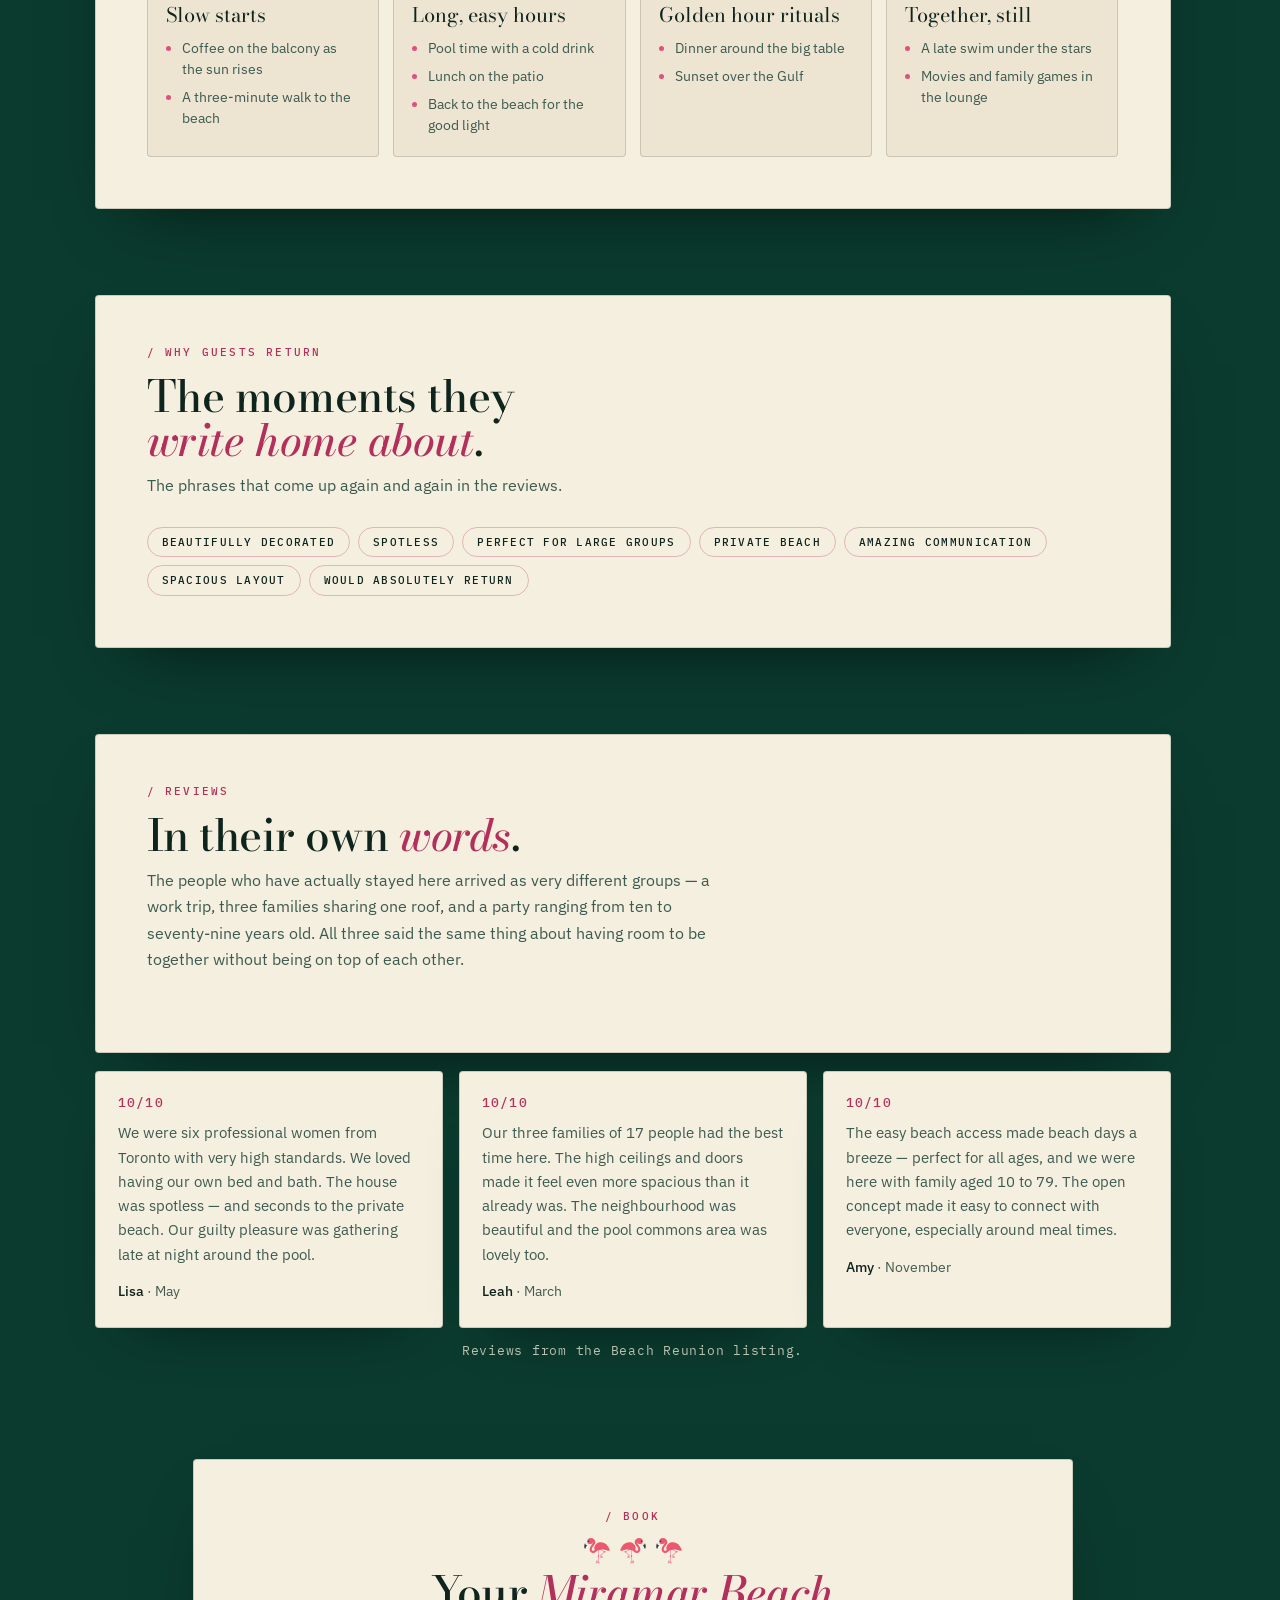
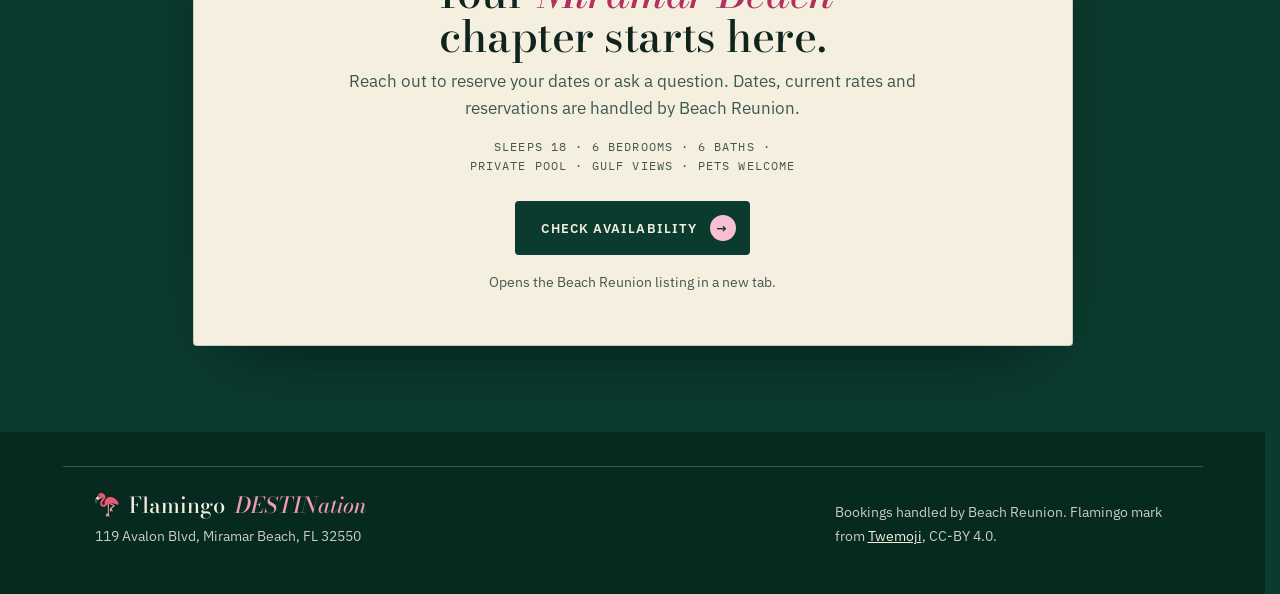
==== commit 4e2af6e7: "Revert "Give Ben's headline the hero, not a subtitle under the wordmark" This reverts commit 5c16d3d" ====
--- a/preview/wallpaper/index.html
+++ b/preview/wallpaper/index.html
@@ -9,7 +9,7 @@
 <link rel="preconnect" href="https://fonts.gstatic.com" crossorigin>
 <link href="https://fonts.googleapis.com/css2?family=Bodoni+Moda:ital,opsz,wght@0,6..96,400..700;1,6..96,400..600&family=IBM+Plex+Sans:wght@400;500;600&family=IBM+Plex+Mono:wght@400;500&display=swap" rel="stylesheet">
 <link rel="icon" href="data:image/svg+xml,%3Csvg xmlns='http://www.w3.org/2000/svg' viewBox='0 0 100 100'%3E%3Ctext y='.9em' font-size='90'%3E%F0%9F%A6%A9%3C/text%3E%3C/svg%3E">
-<link rel="stylesheet" href="styles.css?v=14">
+<link rel="stylesheet" href="styles.css?v=13">
 </head>
 <body>
 <a class="skip" href="#main">Skip to content</a>
@@ -97,7 +97,8 @@
           <svg viewBox="0 0 36 36"><use href="#flamingo"/></svg>
           <svg viewBox="0 0 36 36"><use href="#flamingo"/></svg>
         </div>
-        <h1><span>Gather.</span><em>Relax.</em><span>Return.</span></h1>
+        <h1>Flamingo <em><span class="destin">Destin</span>ation</em></h1>
+        <p class="promise">Gather. <em>Relax.</em> Return.</p>
         <p class="lede">Luxury beach living in Miramar Beach, Florida. A private six-bedroom retreat, a three-minute walk from private beach access — designed for the moments you’ll remember.</p>
         <div class="hero-actions">
           <a class="pill-cta" href="#book">Reserve your stay <span class="chip" aria-hidden="true">→</span></a>
--- a/preview/wallpaper/styles.css
+++ b/preview/wallpaper/styles.css
@@ -389,10 +389,3 @@
 /* why guests return */
 .tags--why{margin:4px 0 0}
 .tags--why span{border-color:rgba(179,47,92,.3);color:var(--ink)}
-
-/* ── hero headline: his three words, stacked, as the headline ──
-   The wordmark already sits in the nav, so the hero leads on mood the
-   way Ben's does rather than repeating the brand name. */
-h1 span,h1 em{display:block}
-h1 em{font-style:italic;color:var(--pink-deep)}
-.panel--hero h1{margin:4px 0 18px;line-height:.92;letter-spacing:-.02em}
